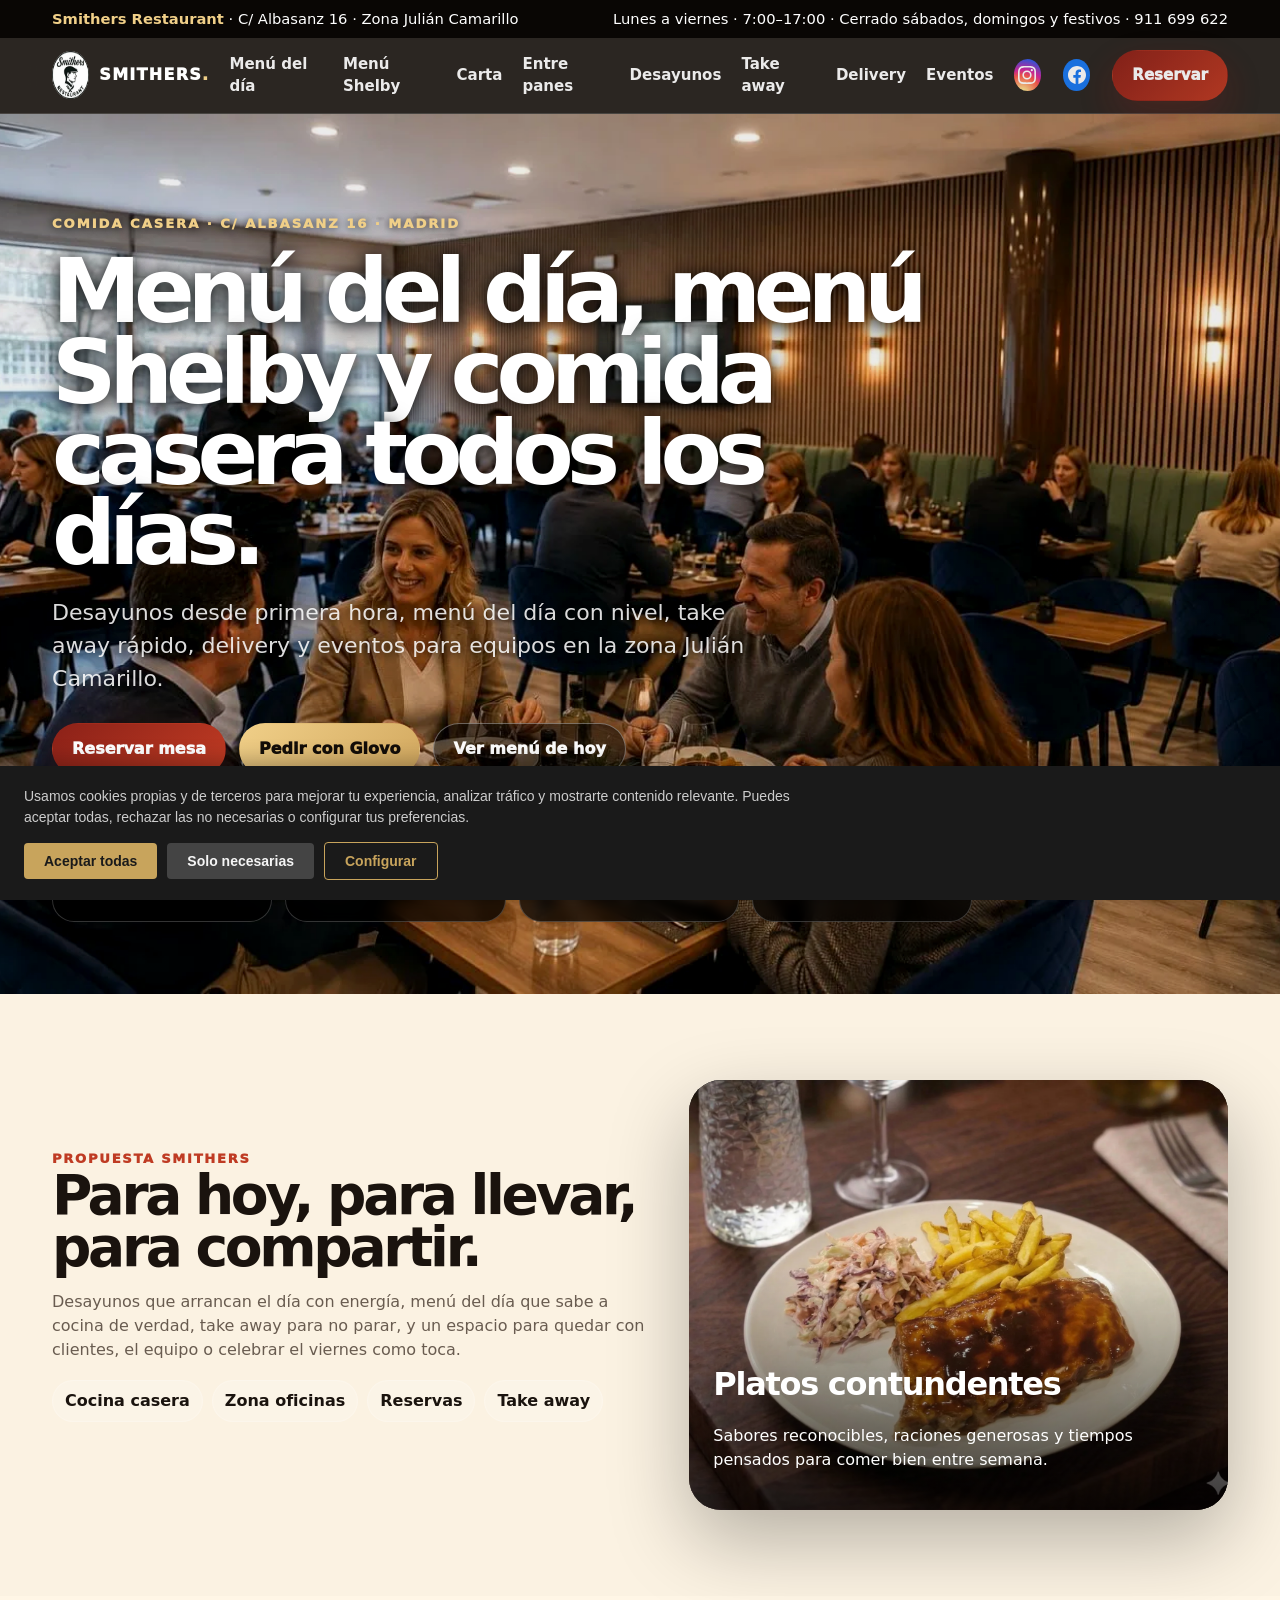
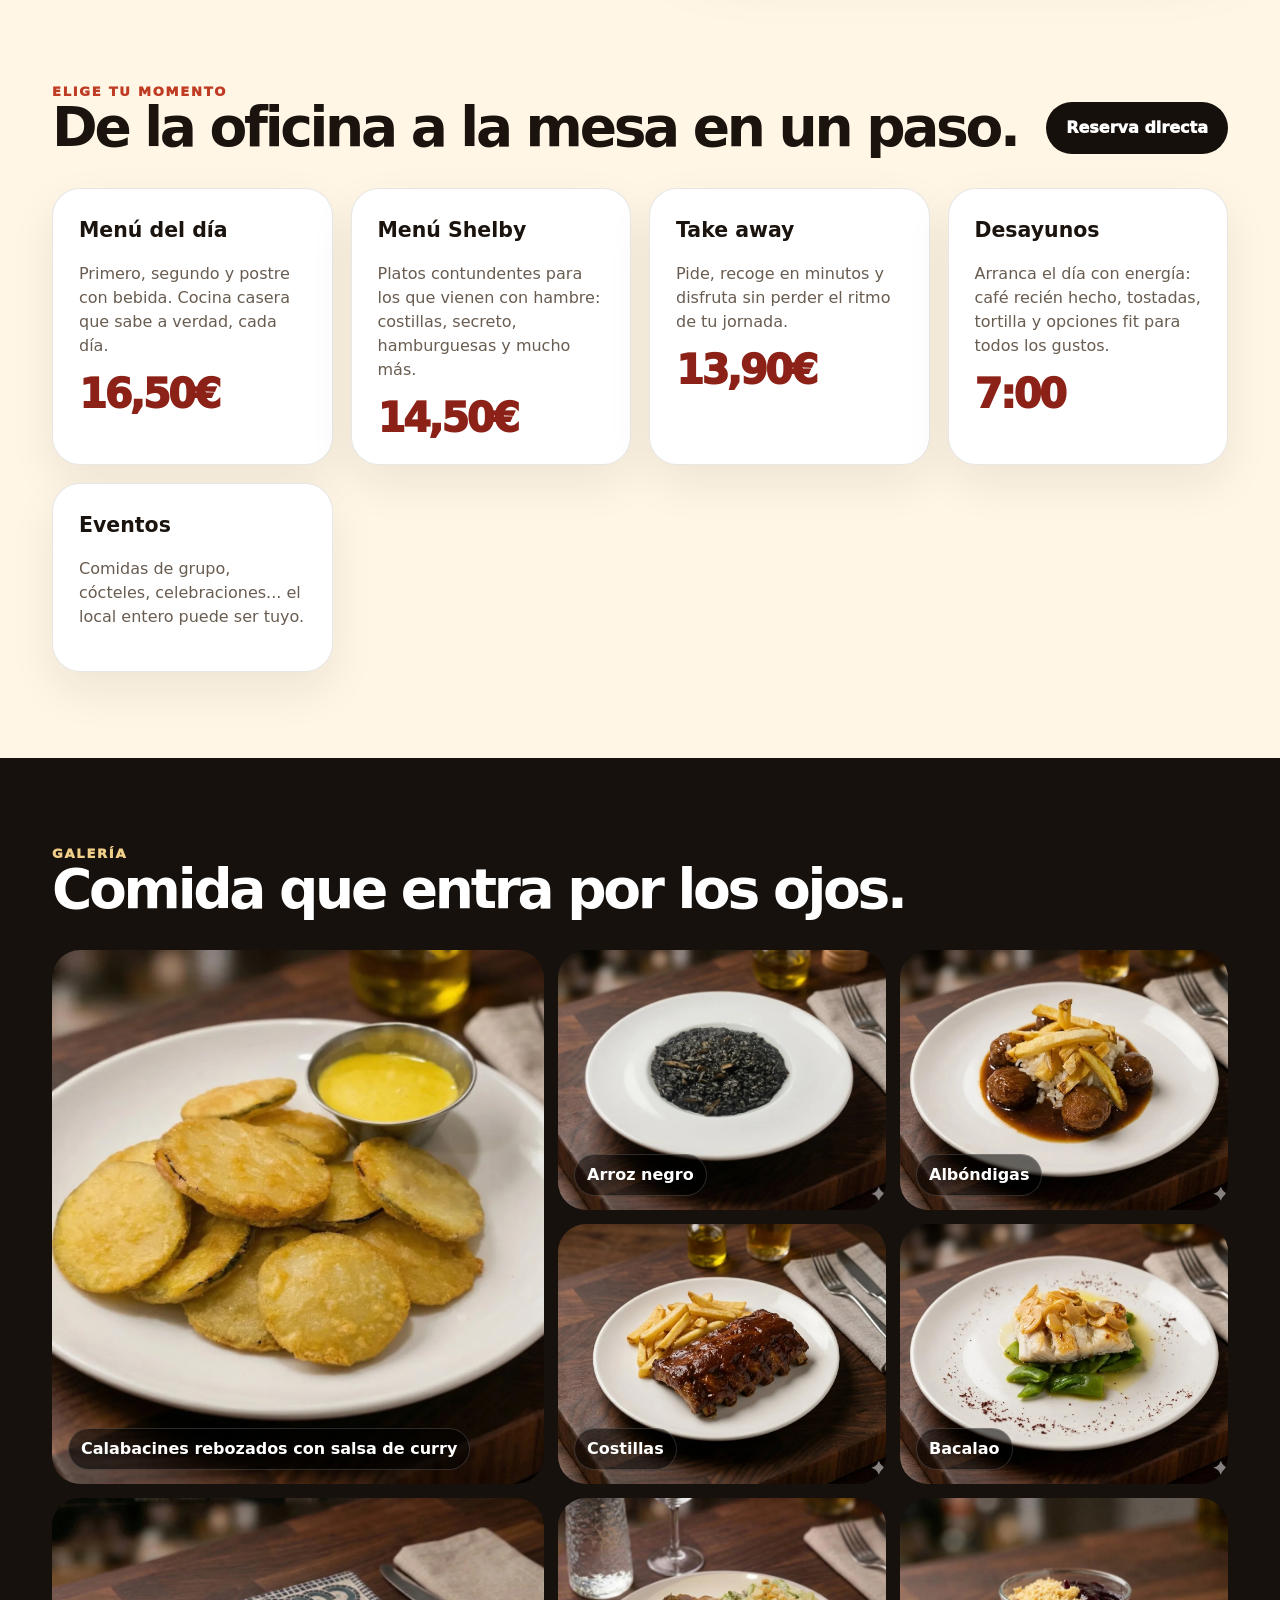
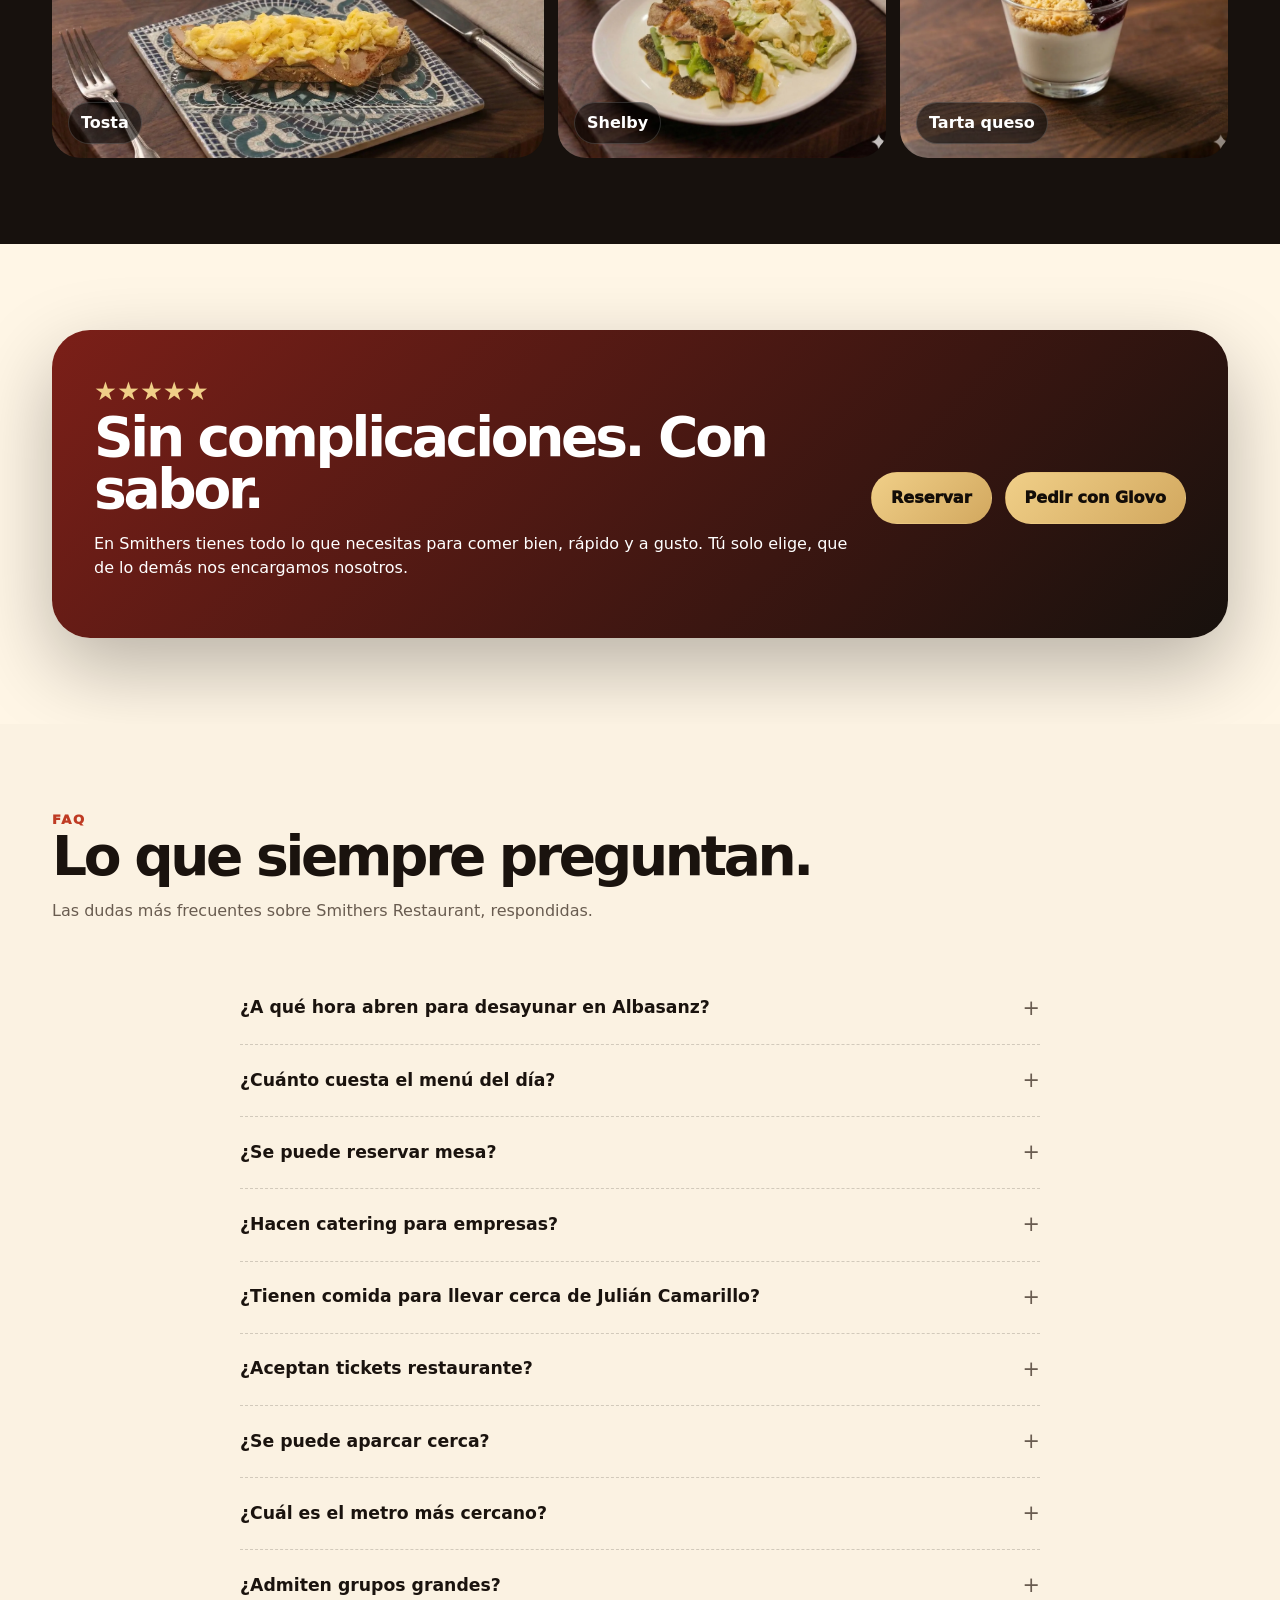
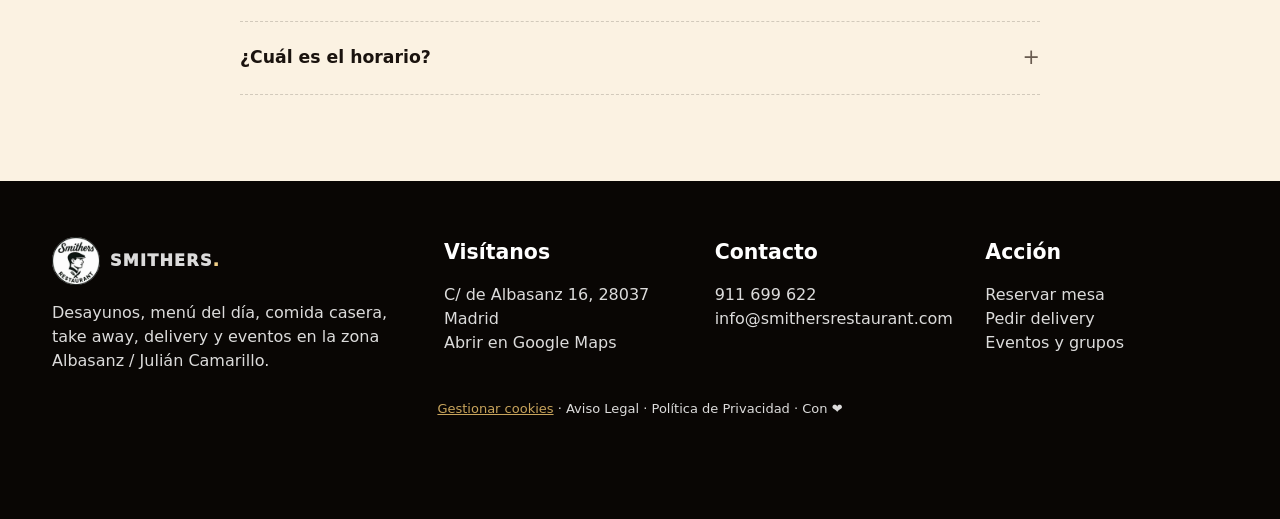
==== index.html @ 725b14ce "Añadido meta tag de verificación Google Search Console" ====
<!doctype html>
<html lang="es"><head>
<meta charset="utf-8"><meta name="viewport" content="width=device-width,initial-scale=1">
<meta name="google-site-verification" content="fixsy5xoUkfhnbuzR3DekRf675h-kdKtjqOkxfuOkCo" />
<meta name="google-site-verification" content="fixsy5xoUkfhnbuzR3DekRf675h-kdKtjqOkxfuOkCo" />
<meta name="geo.region" content="ES-MD">
<meta name="geo.placename" content="Madrid">
<meta name="geo.position" content="40.4342;-3.6321">
<meta name="ICBM" content="40.4342, -3.6321">
<title>Smithers | Bar y restaurante en Julián Camarillo, Madrid</title><meta name="description" content="Restaurante en Albasanz, Madrid. Menú del día desde 16,50€, desayunos desde las 7:00, take away, delivery y eventos. C/ Albasanz 16, Julián Camarillo.">
<link rel="stylesheet" href="assets/css/premium.css?v=35">
<script type="application/ld+json">
{
  "@context": "https://schema.org",
  "@type": "Restaurant",
  "@id": "https://www.smithersrestaurant.com/#restaurant",
  "name": "Smithers Restaurant",
  "image": "https://www.smithersrestaurant.com/img/og-smithers.jpg",
  "url": "https://www.smithersrestaurant.com",
  "telephone": "+34 911 699 622",
  "email": "info@smithersrestaurant.com",
  "servesCuisine": "Cocina casera española",
  "priceRange": "€€",
  "address": {
    "@type": "PostalAddress",
    "streetAddress": "C/ Albasanz 16",
    "addressLocality": "Madrid",
    "postalCode": "28037",
    "addressCountry": "ES"
  },
  "geo": {
    "@type": "GeoCoordinates",
    "latitude": 40.4342,
    "longitude": -3.6321
  },
  "openingHoursSpecification": [
    {
      "@type": "OpeningHoursSpecification",
      "dayOfWeek": [
        "Monday",
        "Tuesday",
        "Wednesday",
        "Thursday",
        "Friday"
      ],
      "opens": "07:00",
      "closes": "17:00"
    }
  ],
  "hasMenu": [
    {
      "@type": "Menu",
      "name": "Carta",
      "url": "https://www.smithersrestaurant.com/carta"
    },
    {
      "@type": "Menu",
      "name": "Menú del día",
      "url": "https://www.smithersrestaurant.com/menu-del-dia"
    },
    {
      "@type": "Menu",
      "name": "Menú Shelby",
      "url": "https://www.smithersrestaurant.com/menu-shelby"
    },
    {
      "@type": "Menu",
      "name": "Desayunos",
      "url": "https://www.smithersrestaurant.com/desayunos"
    },
    {
      "@type": "Menu",
      "name": "Entre panes",
      "url": "https://www.smithersrestaurant.com/entre-panes"
    },
    {
      "@type": "Menu",
      "name": "Take away",
      "url": "https://www.smithersrestaurant.com/take-away"
    }
  ],
  "aggregateRating": {
    "@type": "AggregateRating",
    "ratingValue": "4.7",
    "reviewCount": "99",
    "bestRating": "5"
  },
  "acceptsReservations": "True",
  "sameAs": [
    "https://www.instagram.com/smithers_restaurant/",
    "https://www.facebook.com/people/Smithers-Restaurant/61588168375109/",
    "https://www.google.com/maps?cid=17847721193954781420",
    "https://glovoapp.com/es/es/madrid/stores/smithers-restaurant-madrid"
  ],
  "potentialAction": [
    {
      "@type": "ReserveAction",
      "target": {
        "@type": "EntryPoint",
        "urlTemplate": "https://www.google.com/maps/reserve/v/dine/c/pQjQPGMnnkc",
        "actionPlatform": [
          "http://schema.org/DesktopWebPlatform",
          "http://schema.org/MobileWebPlatform",
          "http://schema.org/IOSPlatform",
          "http://schema.org/AndroidPlatform"
        ]
      },
      "result": {
        "@type": "Reservation",
        "name": "Reservar mesa"
      }
    }
  ]
}
</script>
    <link rel="canonical" href="https://www.smithersrestaurant.com">
    <meta property="og:url" content="https://www.smithersrestaurant.com">
    <meta property="og:title" content="Smithers Restaurant | Bar & Restaurante en Madrid, Julián Camarillo">
    <meta property="og:description" content="Restaurante en Albasanz, Madrid. Menú del día desde 16,50€, desayunos desde las 7:00, take away, delivery y eventos. C/ Albasanz 16, Julián Camarillo.">
    <meta property="og:image" content="https://www.smithersrestaurant.com/img/og-smithers.jpg">
    <meta property="og:type" content="website">
    <meta property="og:site_name" content="Smithers Restaurant">
    <meta name="twitter:card" content="summary_large_image">
    <meta name="twitter:title" content="Smithers Restaurant | Bar & Restaurante en Madrid, Julián Camarillo">
    <meta name="twitter:description" content="Restaurante en Albasanz, Madrid. Menú del día desde 16,50€, desayunos desde las 7:00, take away, delivery y eventos. C/ Albasanz 16, Julián Camarillo.">
    <meta name="twitter:image" content="https://www.smithersrestaurant.com/img/og-smithers.jpg">

<script type="application/ld+json">
{
  "@context": "https://schema.org",
  "@type": "FAQPage",
  "mainEntity": [
    {
      "@type": "Question",
      "name": "¿Dónde está Smithers Restaurant?",
      "acceptedAnswer": {
        "@type": "Answer",
        "text": "Estamos en C/ Albasanz 16, 28037 Madrid, en la zona de Julián Camarillo."
      }
    },
    {
      "@type": "Question",
      "name": "¿Cuál es el horario de Smithers?",
      "acceptedAnswer": {
        "@type": "Answer",
        "text": "Abrimos de lunes a viernes de 7:00 a 17:00. Cerramos sábados, domingos y festivos."
      }
    },
    {
      "@type": "Question",
      "name": "¿Cuánto cuesta el menú del día?",
      "acceptedAnswer": {
        "@type": "Answer",
        "text": "El menú del día cuesta 16,50€ e incluye primer plato, segundo, postre, pan y bebida."
      }
    },
    {
      "@type": "Question",
      "name": "¿Hacen take away?",
      "acceptedAnswer": {
        "@type": "Answer",
        "text": "Sí, puedes pedir para llevar desde 13,90€. También tenemos servicio a domicilio a través de Glovo."
      }
    },
    {
      "@type": "Question",
      "name": "¿Hacen catering para empresas?",
      "acceptedAnswer": {
        "@type": "Answer",
        "text": "Sí, llevamos Smithers a tu oficina con menús ejecutivos, bandejas de catering y coffee breaks para reuniones y eventos en tu empresa."
      }
    },
    {
      "@type": "Question",
      "name": "¿Se puede reservar mesa?",
      "acceptedAnswer": {
        "@type": "Answer",
        "text": "Sí, puedes reservar a través de Google Maps Reserve o llamando al 911 699 622."
      }
    },
    {
      "@type": "Question",
      "name": "¿Cuál es el aforo máximo para eventos?",
      "acceptedAnswer": {
        "@type": "Answer",
        "text": "Hasta 140 personas sentadas en comedor o 180 personas en formato cóctel."
      }
    },
    {
      "@type": "Question",
      "name": "¿Tienen opciones sin gluten?",
      "acceptedAnswer": {
        "@type": "Answer",
        "text": "Sí, consulta con el restaurante para conocer los platos sin gluten disponibles."
      }
    },
    {
      "@type": "Question",
      "name": "¿Aceptan tarjetas de crédito?",
      "acceptedAnswer": {
        "@type": "Answer",
        "text": "Sí, aceptamos todo tipo de tarjetas de crédito y débito."
      }
    },
    {
      "@type": "Question",
      "name": "¿Cómo puedo pedir delivery?",
      "acceptedAnswer": {
        "@type": "Answer",
        "text": "Puedes pedir delivery a través de Glovo. Busca 'Smithers Restaurant Madrid' en la aplicación Glovo."
      }
    },
    {
      "@type": "Question",
      "name": "¿Aceptan tickets restaurante (Edenred, Pluxee)?",
      "acceptedAnswer": {
        "@type": "Answer",
        "text": "Sí, aceptamos tickets restaurante de Edenred, Pluxee y otras tarjetas de comida. Ideal para los oficinistas de la zona Julián Camarillo."
      }
    },
    {
      "@type": "Question",
      "name": "¿Se puede aparcar cerca?",
      "acceptedAnswer": {
        "@type": "Answer",
        "text": "Sí, hay aparcamiento en la calle Albasanz y en las calles aledañas del polígono Julián Camarillo. También hay parking público cerca."
      }
    },
    {
      "@type": "Question",
      "name": "¿Cuál es el metro más cercano?",
      "acceptedAnswer": {
        "@type": "Answer",
        "text": "Las estaciones más cercanas son Suanzes (Línea 5) y Ciudad Lineal (Línea 5), ambas a unos 10-15 minutos andando."
      }
    },
    {
      "@type": "Question",
      "name": "¿Admiten grupos grandes?",
      "acceptedAnswer": {
        "@type": "Answer",
        "text": "Sí, organizamos comidas de grupo para empresas de la zona, eventos de hasta 140 personas sentadas y cócteles para hasta 180. Consulta presupuesto sin compromiso."
      }
    }
  ]
}
</script>
    <script type="application/ld+json">
{
  "@context": "https://schema.org",
  "@type": "BreadcrumbList",
  "itemListElement": [
    {
      "@type": "ListItem",
      "position": 1,
      "name": "Inicio",
      "item": "https://www.smithersrestaurant.com"
    }
  ]
}
</script>
    <!-- Google tag (gtag.js) - Google Analytics 4 -->
    <script async src="https://www.googletagmanager.com/gtag/js?id=G-MG3Y3TKP8M"></script>
    <script>
        window.dataLayer = window.dataLayer || [];
        function gtag(){dataLayer.push(arguments);}
        gtag('js', new Date());
        gtag('config', 'G-MG3Y3TKP8M', {
            'anonymize_ip': true,
            'cookie_flags': 'SameSite=None;Secure'
        });
    </script>
        <link rel="icon" type="image/x-icon" href="favicon.ico">
    <link rel="icon" type="image/png" sizes="96x96" href="favicon-96x96.png">
    <link rel="icon" type="image/svg+xml" href="favicon.svg">
    <link rel="apple-touch-icon" href="apple-touch-icon.png">
    <meta name="robots" content="index, follow">
<style>@media(max-width:930px){nav.nav,.nav{display:none!important}}</style>
</head><body>
<div class="announce"><div class="wrap"><div><strong>Smithers Restaurant</strong> · C/ Albasanz 16 · Zona Julián Camarillo</div><div>Lunes a viernes · 7:00–17:00 · Cerrado sábados, domingos y festivos · <a href="tel:+34911699622">911 699 622</a></div></div></div>
<nav class="nav"><div class="wrap">
  <a class="brand" href="/"><picture>
  <source srcset="assets/img/logo-smithers.webp" type="image/webp">
  <img src="assets/img/logo-smithers.png" alt="Smithers Restaurant" loading="lazy" width="96" height="96">
</picture><div>Smithers<span>.</span></div></a>
  <div class="links">
    <a href="/menu-del-dia">Menú del día</a><a href="/menu-shelby">Menú Shelby</a><a href="/carta">Carta</a><a href="/entre-panes">Entre panes</a><a href="/desayunos">Desayunos</a><a href="/take-away">Take away</a><a href="/delivery">Delivery</a><a href="/eventos">Eventos</a><a class="btn-social" href="https://www.instagram.com/smithers_restaurant/" target="_blank" rel="noopener" title="Instagram"><svg aria-hidden="true" focusable="false" width="18" height="18" viewBox="0 0 24 24" fill="white" aria-hidden="true"><path d="M12 2.163c3.204 0 3.584.012 4.85.07 3.252.148 4.771 1.691 4.919 4.919.058 1.265.069 1.645.069 4.849 0 3.205-.012 3.584-.069 4.849-.149 3.225-1.664 4.771-4.919 4.919-1.266.058-1.644.07-4.85.07-3.204 0-3.584-.012-4.849-.07-3.26-.149-4.771-1.699-4.919-4.92-.058-1.265-.07-1.644-.07-4.849 0-3.204.013-3.583.07-4.849.149-3.227 1.664-4.771 4.919-4.919 1.266-.057 1.645-.069 4.849-.069zM12 0C8.741 0 8.333.014 7.053.072 2.695.272.273 2.69.073 7.052.014 8.333 0 8.741 0 12c0 3.259.014 3.668.072 4.948.2 4.358 2.618 6.78 6.98 6.98C8.333 23.986 8.741 24 12 24c3.259 0 3.668-.014 4.948-.072 4.354-.2 6.782-2.618 6.979-6.98.059-1.28.073-1.689.073-4.948 0-3.259-.014-3.667-.072-4.947-.196-4.354-2.617-6.78-6.979-6.98C15.668.014 15.259 0 12 0zm0 5.838a6.162 6.162 0 1 0 0 12.324 6.162 6.162 0 0 0 0-12.324zM12 16a4 4 0 1 1 0-8 4 4 0 0 1 0 8zm6.406-11.845a1.44 1.44 0 1 0 0 2.881 1.44 1.44 0 0 0 0-2.881z"/></svg></a><a class="btn-social" href="https://www.facebook.com/people/Smithers-Restaurant/61588168375109/" target="_blank" rel="noopener" title="Facebook"><svg aria-hidden="true" focusable="false" width="18" height="18" viewBox="0 0 24 24" fill="white" aria-hidden="true"><path d="M24 12.073c0-6.627-5.373-12-12-12s-12 5.373-12 12c0 5.99 4.388 10.954 10.125 11.854v-8.385H7.078v-3.47h3.047V9.43c0-3.007 1.792-4.669 4.533-4.669 1.312 0 2.686.235 2.686.235v2.953H15.83c-1.491 0-1.956.925-1.956 1.874v2.25h3.328l-.532 3.47h-2.796v8.385C19.612 23.027 24 18.062 24 12.073z"/></svg></a>
    <a class="btn red" href="https://www.google.com/maps/reserve/v/dine/c/pQjQPGMnnkc" target="_blank" rel="noopener" data-track="nav_reserva">Reservar</a>
  </div>
</div></nav>

<a href="#main-content" class="skip-link">Saltar al contenido principal</a>
<main id="main-content">

<div class="mobile-hero-nav">
  <a href="/">Inicio</a>
  <a href="/menu-del-dia">Menú del día</a>
  <a href="/menu-shelby">Menú Shelby</a>
  <a href="/carta">Carta</a>
  <a href="/entre-panes">Entre panes</a>
  <a href="/desayunos">Desayunos</a>
  <a href="/take-away">Take away</a>
  <a href="/delivery">Delivery</a>
  <a href="/eventos">Eventos</a>
  <a href="https://www.google.com/maps/reserve/v/dine/c/pQjQPGMnnkc" class="mhn-cta" target="_blank" rel="noopener">Reservar</a>
</div>

<header class="hero">
  <picture>
  <source srcset="assets/img/hero-smithers.webp" type="image/webp">
  <img class="hero-img" src="assets/img/hero-smithers.jpg" alt="Mesa con platos Smithers Restaurant" width="1280" height="853">
</picture>
  <div class="wrap">
    <div class="eyebrow">Comida casera · C/ Albasanz 16 · Madrid</div>
    <h1>Menú del día, menú Shelby y comida casera todos los días.</h1>
    <p class="lead">Desayunos desde primera hora, menú del día con nivel, take away rápido, delivery y eventos para equipos en la zona Julián Camarillo.</p>
    <div class="hero-actions">
      <a class="btn red" href="https://www.google.com/maps/reserve/v/dine/c/pQjQPGMnnkc" target="_blank" rel="noopener" data-track="hero_reserva">Reservar mesa</a>
      <a class="btn gold" href="https://glovoapp.com/es/es/madrid/stores/smithers-restaurant-madrid" target="_blank" rel="noopener" data-track="hero_delivery">Pedir con Glovo</a>
      <a class="btn ghost" href="/menu-del-dia" data-track="hero_menu">Ver menú de hoy</a>
    </div>
    <div class="hero-stats">
      <div class="stat"><b>16,50€</b><span>menú del día</span></div>
      <div class="stat"><b>14,50€</b><span><a href="/menu-shelby">menú Shelby</a></span></div>
      <div class="stat"><b>7:00</b><span>desayunos</span></div>
      <div class="stat"><b>13,90€</b><span>take away</span></div>
    </div>
    </div>
</header>

<section class="section paper"><div class="wrap split">
  <div>
    <div class="kicker">Propuesta Smithers</div>
    <h2>Para hoy, para llevar, para compartir.</h2>
    <p class="muted">Desayunos que arrancan el día con energía, menú del día que sabe a cocina de verdad, take away para no parar, y un espacio para quedar con clientes, el equipo o celebrar el viernes como toca.</p>
    <div class="badges"><span class="badge">Cocina casera</span><span class="badge">Zona oficinas</span><span class="badge">Reservas</span><span class="badge">Take away</span></div>
  </div>
  <div class="photo-card"><picture>
  <source srcset="assets/img/shelby/SHELBY_COSTILLAS.webp" type="image/webp">
  <picture><source srcset="assets/img/shelby/SHELBY_COSTILLAS.webp" type="image/webp"><img src="assets/img/shelby/SHELBY_COSTILLAS.jpg" alt="Shelby Costillas" loading="lazy" width="1600" height="1200"></picture>
</picture><div class="photo-copy"><h3>Platos contundentes</h3><p>Sabores reconocibles, raciones generosas y tiempos pensados para comer bien entre semana.</p></div></div>
</div></section>

<section class="section"><div class="wrap">
  <div class="section-head"><div><div class="kicker">Elige tu momento</div><h2>De la oficina a la mesa en un paso.</h2></div><a class="btn dark" href="https://www.google.com/maps/reserve/v/dine/c/pQjQPGMnnkc" target="_blank" rel="noopener">Reserva directa</a></div>
  <div class="cards c4">
    <div class="card"><h3>Menú del día</h3><p class="muted">Primero, segundo y postre con bebida. Cocina casera que sabe a verdad, cada día.</p><div class="price">16,50€</div></div>
    <div class="card"><h3>Menú Shelby</h3><p class="muted">Platos contundentes para los que vienen con hambre: costillas, secreto, hamburguesas y mucho más.</p><div class="price">14,50€</div></div>
    <div class="card"><h3>Take away</h3><p class="muted">Pide, recoge en minutos y disfruta sin perder el ritmo de tu jornada.</p><div class="price">13,90€</div></div>
    <div class="card"><h3>Desayunos</h3><p class="muted">Arranca el día con energía: café recién hecho, tostadas, tortilla y opciones fit para todos los gustos.</p><div class="price">7:00</div></div>
    <div class="card"><h3>Eventos</h3><p class="muted">Comidas de grupo, cócteles, celebraciones... el local entero puede ser tuyo.</p></div>
  </div>
</div></section>

<section class="section dark"><div class="wrap">
  <div class="section-head"><div><div class="kicker">Galería</div><h2>Comida que entra por los ojos.</h2></div></div>
  <div class="gallery">
    <figure><picture>
  <source srcset="assets/img/carta/CALABACINES_REBOZADOS.webp" type="image/webp">
  <img src="assets/img/carta/CALABACINES_REBOZADOS.jpg" alt="Calabacines rebozados con salsa de curry Smithers" loading="lazy" width="1600" height="1200">
</picture><figcaption>Calabacines rebozados con salsa de curry</figcaption></figure>
    <figure><picture>
  <source srcset="assets/img/carta/ARROZ_NEGRO.webp" type="image/webp">
  <img src="assets/img/carta/ARROZ_NEGRO.jpg" alt="Arroz negro Smithers" loading="lazy" width="1600" height="1200">
</picture><figcaption>Arroz negro</figcaption></figure>
    <figure><picture>
  <source srcset="assets/img/carta/ALBONDIGAS.webp" type="image/webp">
  <img src="assets/img/carta/ALBONDIGAS.jpg" alt="Albóndigas Smithers" loading="lazy" width="1195" height="896">
</picture><figcaption>Albóndigas</figcaption></figure>
    <figure><picture>
  <source srcset="assets/img/carta/COSTILLAS.webp" type="image/webp">
  <img src="assets/img/carta/COSTILLAS.jpg" alt="Costillas Smithers" loading="lazy" width="1195" height="896">
</picture><figcaption>Costillas</figcaption></figure>
    <figure><picture>
  <source srcset="assets/img/carta/BACALAO.webp" type="image/webp">
  <img src="assets/img/carta/BACALAO.jpg" alt="Bacalao Smithers" loading="lazy" width="1195" height="896">
</picture><figcaption>Bacalao</figcaption></figure>
    <figure><picture>
  <source srcset="assets/img/desayunos/TOSTA_PAVO_HUEVO.webp" type="image/webp">
  <picture><source srcset="assets/img/desayunos/TOSTA_PAVO_HUEVO.webp" type="image/webp"><img src="assets/img/desayunos/TOSTA_PAVO_HUEVO.jpg" alt="Tosta de pavo y huevo Smithers Restaurant" loading="lazy" width="1600" height="1200"></picture>
</picture><figcaption>Tosta</figcaption></figure>
    <figure><picture>
  <source srcset="assets/img/shelby/SHELBY_SECRETO.webp" type="image/webp">
  <picture><source srcset="assets/img/shelby/SHELBY_SECRETO.webp" type="image/webp"><img src="assets/img/shelby/SHELBY_SECRETO.jpg" alt="Shelby secreto" loading="lazy" width="1600" height="1200"></picture>
</picture><figcaption>Shelby</figcaption></figure>
    <figure><picture>
  <source srcset="assets/img/postres/TARTA_QUESO.webp" type="image/webp">
  <img src="assets/img/postres/TARTA_QUESO.jpg" alt="Tarta de queso Smithers Restaurant" loading="lazy" width="1600" height="1200">
</picture><figcaption>Tarta queso</figcaption></figure>
  </div>
</div></section>

<section class="section"><div class="wrap">
  <div class="band">
    <div><div class="stars">★★★★★</div><h2>Sin complicaciones. Con sabor.</h2><p>En Smithers tienes todo lo que necesitas para comer bien, rápido y a gusto. Tú solo elige, que de lo demás nos encargamos nosotros.</p></div>
    <div class="hero-actions"><a class="btn gold" href="https://www.google.com/maps/reserve/v/dine/c/pQjQPGMnnkc" target="_blank" rel="noopener">Reservar</a><a class="btn gold" href="https://glovoapp.com/es/es/madrid/stores/smithers-restaurant-madrid" target="_blank" rel="noopener">Pedir con Glovo</a></div>
  </div>
</div></section>

<section class="section paper" id="faq"><div class="wrap">
  <div class="section-head"><div>
    <div class="kicker">FAQ</div>
    <h2>Lo que siempre preguntan.</h2>
    <p class="muted">Las dudas más frecuentes sobre Smithers Restaurant, respondidas.</p>
  </div></div>
  <div class="faq-list">
    <details><summary>¿A qué hora abren para desayunar en Albasanz?</summary><p>Abrimos de lunes a viernes a las 7:00 am. Servimos desayunos hasta las 12:00. Estamos en C/ Albasanz 16, 28037 Madrid.</p></details>
    <details><summary>¿Cuánto cuesta el menú del día?</summary><p>El menú del día cuesta 16,50€ e incluye primero, segundo, postre, pan y bebida. También tenemos el Menú Shelby por 14,50€ (plato contundente + bebida).</p></details>
    <details><summary>¿Se puede reservar mesa?</summary><p>Sí, puedes reservar a través de Google Maps Reserve o llamando al 911 699 622.</p></details>
    <details><summary>¿Hacen catering para empresas?</summary><p>Sí, llevamos Smithers a tu oficina con menús ejecutivos, bandejas de catering y coffee breaks para reuniones en empresas de la zona.</p></details>
    <details><summary>¿Tienen comida para llevar cerca de Julián Camarillo?</summary><p>Sí, puedes pedir take away desde 13,90€. Recoges en el restaurante (C/ Albasanz 16, zona Julián Camarillo) o pedimos delivery a través de Glovo.</p></details>
    <details><summary>¿Aceptan tickets restaurante?</summary><p>Sí, aceptamos Edenred, Pluxee y otras tarjetas restaurante. Pregunta en caja al pagar.</p></details>
    <details><summary>¿Se puede aparcar cerca?</summary><p>Sí, hay aparcamiento en la calle Albasanz y calles aledañas. También parking público en los alrededores del polígono Julián Camarillo.</p></details>
    <details><summary>¿Cuál es el metro más cercano?</summary><p>Las paradas más cercanas son Suanzes y Ciudad Lineal (Línea 5), a unos 10-15 minutos andando.</p></details>
    <details><summary>¿Admiten grupos grandes?</summary><p>Sí, hacemos comidas de empresa y eventos para hasta 140 personas sentadas o 180 en cóctel. Pide presupuesto sin compromiso.</p></details>
    <details><summary>¿Cuál es el horario?</summary><p>Lunes a viernes de 7:00 a 17:00. Cerramos sábados, domingos y festivos.</p></details>
  </div>
</div></section>

</main>
<footer class="footer"><div class="wrap foot">
  <div><a class="brand" href="/"><picture>
  <source srcset="assets/img/logo-smithers.webp" type="image/webp">
  <img src="assets/img/logo-smithers.png" alt="Smithers Restaurant" loading="lazy" width="96" height="96">
</picture><div>Smithers<span>.</span></div></a><p>Desayunos, menú del día, comida casera, take away, delivery y eventos en la zona Albasanz / Julián Camarillo.</p></div>
  <div><h3>Visítanos</h3><p>C/ de Albasanz 16, 28037 Madrid<br><a href="https://www.google.com/maps/search/?api=1&query=Calle%20de%20Albasanz%2016%2028037%20Madrid">Abrir en Google Maps</a></p></div>
  <div><h3>Contacto</h3><p><a href="tel:+34911699622">911 699 622</a><br><a href="mailto:info@smithersrestaurant.com">info@smithersrestaurant.com</a></p></div>
  <div><h3>Acción</h3><p><a href="https://www.google.com/maps/reserve/v/dine/c/pQjQPGMnnkc" target="_blank" rel="noopener">Reservar mesa</a><br><a href="https://glovoapp.com/es/es/madrid/stores/smithers-restaurant-madrid" target="_blank" rel="noopener">Pedir delivery</a><br><a href="/eventos">Eventos y grupos</a></p></div>
</div>        <p style="text-align:center;margin-top:10px;font-size:13px;"><span id="cookie-manage-link" onclick="if(window.SmithersCookies)window.SmithersCookies.openPreferences()">Gestionar cookies</span> · <a href="/aviso-legal">Aviso Legal</a> · <a href="/privacidad">Política de Privacidad</a> · Con ❤️</p>
    </footer>
<div class="mobile-actions"><a href="tel:+34911699622" data-track="mobile_llamar">Llamar</a><a href="https://www.google.com/maps/reserve/v/dine/c/pQjQPGMnnkc" target="_blank" rel="noopener" data-track="mobile_reserva">Reservar</a><a href="https://glovoapp.com/es/es/madrid/stores/smithers-restaurant-madrid" target="_blank" rel="noopener" data-track="mobile_delivery">Pedir</a><a href="https://www.google.com/maps/search/?api=1&query=Calle%20de%20Albasanz%2016%2028037%20Madrid" data-track="mobile_mapa">Mapa</a></div>
<script src="/cookies.js" defer></script>
<script src="assets/js/premium.js" defer></script>
<a href="https://wa.me/34624868537" class="whatsapp-float" title="WhatsApp Smithers" data-track="float_whatsapp"><svg width="30" height="30" viewBox="0 0 24 24" fill="white" aria-hidden="true"><path d="M17.472 14.382c-.297-.149-1.758-.867-2.03-.967-.273-.099-.471-.148-.67.15-.197.297-.767.966-.94 1.164-.173.199-.347.223-.644.075-.297-.15-1.255-.463-2.39-1.475-.883-.788-1.48-1.761-1.653-2.059-.173-.297-.018-.458.13-.606.134-.133.298-.347.446-.52.149-.174.198-.298.298-.497.099-.198.05-.371-.025-.52-.075-.149-.669-1.612-.916-2.207-.242-.579-.487-.5-.669-.51-.173-.008-.371-.01-.57-.01-.198 0-.52.074-.792.372-.272.297-1.04 1.016-1.04 2.479 0 1.462 1.065 2.875 1.213 3.074.149.198 2.096 3.2 5.077 4.487.709.306 1.262.489 1.694.625.712.227 1.36.195 1.871.118.571-.085 1.758-.719 2.006-1.413.248-.694.248-1.289.173-1.413-.074-.124-.272-.198-.57-.347m-5.421 7.403h-.004a9.87 9.87 0 0 1-5.031-1.378l-.361-.214-3.741.982.998-3.648-.235-.374a9.86 9.86 0 0 1-1.51-5.26c.001-5.45 4.436-9.884 9.888-9.884 2.64 0 5.122 1.03 6.988 2.898a9.825 9.825 0 0 1 2.893 6.994c-.003 5.45-4.437 9.884-9.885 9.884m8.413-18.297A11.815 11.815 0 0 0 12.05 0C5.495 0 .16 5.335.157 11.892c0 2.096.547 4.142 1.588 5.945L.057 24l6.305-1.654a11.882 11.882 0 0 0 5.683 1.448h.005c6.554 0 11.89-5.335 11.893-11.893a11.821 11.821 0 0 0-3.48-8.413z"/></svg></a>
</body></html>
---- assets/css/premium.css ----
:root{--bg:#0e0a07;--bg2:#17110d;--cream:#fff6e6;--paper:#fbf2e2;--ink:#1a130e;--muted:#695c50;--red:#8c2118;--red2:#bf3b23;--gold:#d2a85f;--gold2:#f0cf88;--line:rgba(255,255,255,.14);--shadow:0 30px 80px rgba(0,0,0,.28);--radius:28px}*{box-sizing:border-box}html{scroll-behavior:smooth}body{margin:0;font-family:Inter,ui-sans-serif,system-ui,-apple-system,Segoe UI,Roboto,Arial,sans-serif;background:var(--cream);color:var(--ink);line-height:1.5}a{text-decoration:none;color:inherit}img{max-width:100%;display:block}.wrap{max-width:1220px;margin:auto;padding:0 22px}.announce{background:#090604;color:#fff;font-size:.92rem}.announce .wrap{display:flex;justify-content:space-between;gap:14px;padding-top:8px;padding-bottom:8px}.announce strong{color:var(--gold2)}.nav{position:sticky;top:0;z-index:100;background:rgba(14,10,7,.88);backdrop-filter:blur(18px);border-bottom:1px solid var(--line);color:#fff}.nav .wrap{display:flex;align-items:center;justify-content:space-between;gap:20px;padding-top:12px;padding-bottom:12px}.brand{display:flex;align-items:center;gap:10px;font-weight:950;letter-spacing:.08em;text-transform:uppercase}.brand img{width:48px;height:48px;border-radius:50%;background:#fff}.brand span{color:var(--gold2)}.links{display:flex;gap:20px;align-items:center;font-weight:800;font-size:.94rem}.links a{opacity:.9}.links a:hover{opacity:1;color:var(--gold2)}
.links .btn-social{display:inline-flex;align-items:center;justify-content:center;width:32px;height:32px;border-radius:50%;opacity:.9;transition:.2s;margin-right:2px}
.links .btn-social:hover{opacity:1;transform:scale(1.1);color:#fff}
.links .btn-social[title=Instagram]{background:radial-gradient(circle at 30% 107%,#fdf497 0%,#fdf497 5%,#fd5949 45%,#d6249f 60%,#285AEB 90%)}
.links .btn-social[title=Facebook]{background:#1877f2}.btn{display:inline-flex;align-items:center;justify-content:center;border-radius:999px;padding:13px 19px;font-weight:950;border:1px solid transparent;transition:.2s;gap:8px}.btn:hover{transform:translateY(-1px)}.btn.red{background:linear-gradient(135deg,var(--red),var(--red2));color:#fff;box-shadow:0 16px 38px rgba(140,33,24,.32)}.btn.gold{background:linear-gradient(135deg,var(--gold2),var(--gold));color:#130d08}.btn.dark{background:#16100c;color:#fff}.btn.ghost{border-color:rgba(255,255,255,.35);color:#fff;background:rgba(0,0,0,.5)}.btn.light{background:#fff;color:#1a130e;border-color:rgba(26,19,14,.12)}.btn.green{background:#25D366;color:#fff;box-shadow:0 16px 38px rgba(37,211,102,.32)}
.hero{min-height:760px;color:#fff;position:relative;background:#0e0a07;overflow:hidden}.hero:before{content:"";position:absolute;inset:0;background:linear-gradient(90deg,rgba(9,6,4,.96) 0%,rgba(9,6,4,.72) 42%,rgba(9,6,4,.22) 100%),linear-gradient(0deg,rgba(9,6,4,.92),transparent 50%)}.hero-img{position:absolute;inset:0;width:100%;height:100%;object-fit:cover;opacity:.92;filter:saturate(1.05) contrast(1.03)}.hero .wrap{position:relative;z-index:1;padding-top:100px;padding-bottom:72px}.eyebrow{color:var(--gold2);text-transform:uppercase;letter-spacing:.15em;font-weight:1000;font-size:.82rem;text-shadow:0 1px 8px rgba(0,0,0,.8)}.hero h1{font-size:clamp(3rem,7vw,7.2rem);line-height:.9;letter-spacing:-.08em;max-width:880px;margin:18px 0;text-shadow:0 2px 16px rgba(0,0,0,.85),0 6px 30px rgba(0,0,0,.45)}.lead{font-size:clamp(1.12rem,2vw,1.38rem);max-width:720px;color:rgba(255,255,255,.86);text-shadow:0 1px 10px rgba(0,0,0,.8)}.hero-actions{display:flex;gap:13px;flex-wrap:wrap;margin-top:28px}.hero-stats{display:grid;grid-template-columns:repeat(4,1fr);gap:13px;margin-top:58px;max-width:920px}.stat{background:rgba(0,0,0,.7);border:1px solid rgba(255,255,255,.2);border-radius:22px;padding:18px;backdrop-filter:blur(6px)}.stat b{display:block;font-size:1.65rem;color:var(--gold2);line-height:1}.stat span{font-weight:800;color:rgba(255,255,255,.8);font-size:.9rem}
.section{padding:86px 0}.section.dark{background:var(--bg2);color:#fff}.section.paper{background:var(--paper)}.split{display:grid;grid-template-columns:1.05fr .95fr;gap:42px;align-items:center}.section-head{display:flex;align-items:end;justify-content:space-between;gap:24px;margin-bottom:34px}.kicker{color:var(--red2);font-weight:1000;letter-spacing:.13em;text-transform:uppercase;font-size:.82rem}.dark .kicker{color:var(--gold2)}h2{font-size:clamp(2.2rem,4.3vw,4.4rem);line-height:.96;letter-spacing:-.06em;margin:0}h2.center{margin-bottom:2.2rem}h3{font-size:1.28rem;margin:0 0 8px}.muted{color:var(--muted)}.dark .muted{color:rgba(255,255,255,.72)}
.cards{display:grid;gap:18px}.cards.c3{grid-template-columns:repeat(3,1fr)}.cards.c4{grid-template-columns:repeat(4,1fr)}.card{background:#fff;border:1px solid rgba(26,19,14,.1);border-radius:var(--radius);padding:26px;box-shadow:0 18px 45px rgba(31,20,10,.08)}.dark .card{background:rgba(255,255,255,.07);border-color:rgba(255,255,255,.13);box-shadow:none}.price{font-size:2.5rem;line-height:1;font-weight:1000;letter-spacing:-.06em;color:var(--red)}.dark .price{color:var(--gold2)}
.photo-card{position:relative;overflow:hidden;border-radius:32px;min-height:430px;box-shadow:var(--shadow);background:#111}.photo-card img{width:100%;height:100%;object-fit:cover;position:absolute;inset:0}.photo-card:after{content:"";position:absolute;inset:0;background:linear-gradient(0deg,rgba(0,0,0,.72),transparent 56%)}.photo-copy{position:absolute;left:24px;right:24px;bottom:22px;color:#fff;z-index:2}.photo-copy h3{font-size:2rem;letter-spacing:-.04em}
.menu-grid{display:grid;grid-template-columns:repeat(2,1fr);gap:20px}.menu-list{display:grid;gap:0;margin-top:18px}.menu-item{display:flex;justify-content:space-between;gap:18px;border-bottom:1px dashed rgba(26,19,14,.18);padding:13px 0}.dark .menu-item{border-bottom-color:rgba(255,255,255,.18)}.menu-item strong{font-weight:900}.menu-item em{font-style:normal;color:var(--muted);font-size:.93rem}.menu-item span:last-child{font-weight:1000;color:var(--red);white-space:nowrap}.dark .menu-item span:last-child{color:var(--gold2)}
.gallery{display:grid;grid-template-columns:1.2fr .8fr .8fr;grid-auto-rows:260px;gap:14px}.gallery figure{margin:0;position:relative;overflow:hidden;border-radius:28px;background:#111}.gallery figure:first-child{grid-row:span 2}.gallery img{width:100%;height:100%;object-fit:cover;transition:.5s}.gallery figure:hover img{transform:scale(1.05)}.gallery figcaption{position:absolute;left:16px;bottom:14px;background:rgba(0,0,0,.55);color:#fff;border:1px solid rgba(255,255,255,.16);padding:8px 12px;border-radius:999px;font-weight:900}
.gallery-grid{display:grid;grid-template-columns:repeat(3,1fr);gap:18px;margin-top:14px}
.band{background:linear-gradient(135deg,#7b1f18,#17110d);color:#fff;border-radius:38px;padding:42px;display:grid;grid-template-columns:1fr auto;gap:20px;align-items:center;box-shadow:var(--shadow)}.review{font-size:1.3rem;font-weight:850;letter-spacing:-.02em}.stars{color:var(--gold2);font-size:1.6rem}
.footer{background:#090604;color:#fff;padding:56px 0 88px}.foot{display:grid;grid-template-columns:1.2fr .8fr .8fr .8fr;gap:28px}.footer a{color:#fff}.footer p{color:rgba(255,255,255,.72)}
.mobile-actions{display:none;position:fixed;bottom:0;left:0;right:0;background:#090604;color:#fff;z-index:200;padding:8px;gap:8px;border-top:1px solid rgba(255,255,255,.14)}.mobile-actions a{flex:1;text-align:center;background:#211711;border:1px solid rgba(255,255,255,.14);padding:10px 4px;border-radius:14px;font-weight:900;font-size:.82rem}.mobile-actions a:nth-child(2){background:var(--red)}.page-hero{background:linear-gradient(135deg,#090604,#7a1e17);color:#fff;padding:74px 0}.page-hero h1{font-size:clamp(2.8rem,6vw,6rem);line-height:.92;letter-spacing:-.07em;margin:14px 0}
.badges{display:flex;flex-wrap:wrap;gap:9px;margin:18px 0}.badge{border-radius:999px;padding:8px 12px;background:#fff3;border:1px solid rgba(255,255,255,.18);font-weight:900}
/* --- MOBILE NAV CARDS --- */
@media(min-width:931px){.mobile-hero-nav{display:none!important}}
.mobile-hero-nav{display:grid;grid-template-columns:1fr 1fr;gap:10px;padding:0 16px}
.mobile-hero-nav a{display:flex;align-items:center;gap:8px;background:rgba(0,0,0,.6);backdrop-filter:blur(8px);border:1px solid rgba(255,255,255,.15);border-radius:14px;padding:14px 12px;color:#fff;font-weight:700;font-size:.92rem;text-align:left;transition:.2s}
.mobile-hero-nav a:active{background:rgba(255,255,255,.15)}
.whatsapp-float{position:fixed;right:14px;bottom:22px;z-index:300;background:#25D366;width:58px;height:58px;border-radius:50%;display:flex;align-items:center;justify-content:center;box-shadow:0 8px 26px rgba(37,211,102,.42);transition:.2s}.whatsapp-float:hover{transform:scale(1.08)}

/* Menu table for two-price items (montado/bocadillo) */
.menu-table{display:grid;gap:0;width:100%}
.menu-row{display:grid;grid-template-columns:1fr 100px 100px;padding:10px 0;border-bottom:1px dashed rgba(26,19,14,.18);align-items:center}
.paper .menu-row{border-bottom-color:rgba(26,19,14,.1)}
.menu-row.header{font-weight:900;padding-bottom:10px;border-bottom:1px dashed rgba(26,19,14,.18)}
.menu-row span:first-child{font-weight:900}
.menu-row span:last-child{text-align:right;font-weight:1000;color:var(--red);white-space:nowrap}
.menu-row span:nth-child(2){text-align:center;font-weight:1000;color:var(--red);white-space:nowrap}
.menu-row.header span{font-weight:900;color:inherit}
.dark .menu-row.header span{color:var(--gold2)}
.dark .menu-row.header{border-bottom-color:var(--gold2)}
@media(max-width:930px){.menu-row{grid-template-columns:1fr 80px 80px;font-size:.9rem;gap:6px}}
@media(max-width:930px){html,body{overflow-x:hidden;width:100%}.announce .wrap{display:block}.links{display:none}.nav{display:none!important}.mobile-hero-nav{margin-top:0;padding:16px}.hero{min-height:auto;overflow:visible}.hero:before{display:none}.hero-img{position:relative;height:auto;aspect-ratio:16/9;width:100%;inset:auto;opacity:1;filter:none}.hero-stats,.split,.cards.c3,.cards.c4,.menu-grid,.foot,.gallery{grid-template-columns:1fr}.gallery figure:first-child{grid-row:auto}.gallery{grid-auto-rows:230px}.gallery-grid{grid-template-columns:1fr}.section-head{display:block}.band{grid-template-columns:1fr;padding:20px;overflow:hidden}.section{padding:62px 0}.mobile-actions{display:flex}body{padding-bottom:62px}.photo-card{min-height:330px}.brand img{width:42px;height:42px}.mobile-hero-nav{display:grid!important}.mobile-actions a:nth-child(1),.mobile-actions a:nth-child(3),.mobile-actions a:nth-child(4){background:#4a3524;border-color:rgba(255,255,255,.08)}.whatsapp-float{bottom:105px}.page-hero{padding:34px 0}.hero .wrap{padding:20px 22px 34px;background:var(--bg)}.hero .eyebrow{font-size:.8rem;margin-bottom:4px}.hero h1{font-size:1.4rem}.hero .lead{font-size:.9rem}.hero-stats .stat b{font-size:1.1rem}.hero-stats .stat span{font-size:.75rem}.hero-stats{grid-template-columns:repeat(4,1fr);gap:4px;margin-bottom:10px}.hero-actions{flex-direction:column;gap:8px}.hero-actions .btn{width:100%;text-align:center}.wrap{overflow:hidden}.menu-item strong{word-break:break-word}.menu-item{word-break:break-word;gap:10px;padding:10px 0}.menu-item .muted{font-size:.82rem;display:block;margin-top:2px;white-space:normal;overflow:visible;text-overflow:clip;-webkit-line-clamp:unset;line-clamp:unset}.card{overflow:hidden;word-break:break-word;padding:18px}.menu-item.stack{flex-direction:column;gap:4px}.menu-item.stack span:last-child{white-space:normal}.mobile-hero-nav a{font-size:.82rem;padding:12px 10px;word-break:keep-all}.hero-stats .stat{padding:8px 6px;text-align:center}.hero-stats .stat b{font-size:.95rem}.hero-stats .stat span{font-size:.65rem;word-break:break-word}.photo-card img{max-width:100%}.photo-card{max-width:100%}.gallery figure img{max-width:100%}.band .hero-actions{flex-direction:row;justify-content:center}.band .hero-actions .btn{width:auto}.stats-big{grid-template-columns:1fr}.page-hero .wrap br{display:none}.faq-list details summary{font-size:.95rem;padding:12px 0}.faq-list details p{font-size:.9rem}}

/* FAQ section */
.faq-list{max-width:800px;margin:auto}.faq-list details{border-bottom:1px dashed rgba(26,19,14,.18);padding:4px 0}.faq-list details summary{cursor:pointer;font-weight:800;font-size:1.08rem;padding:16px 0;list-style:none;display:flex;justify-content:space-between;align-items:center;user-select:none;transition:.2s}.faq-list details summary:hover{color:var(--red)}.faq-list details summary::-webkit-details-marker{display:none}.faq-list details summary:after{content:"+";font-size:1.3rem;font-weight:400;color:var(--muted);transition:.3s}.faq-list details[open] summary:after{content:"–";color:var(--red)}.faq-list details p{margin:0 0 16px;color:var(--muted);max-width:90%}

/* --- FOCUS VISIBLE --- */
a:focus-visible,
button:focus-visible,
summary:focus-visible,
.btn:focus-visible,
.mobile-hero-nav a:focus-visible,
.mobile-actions a:focus-visible,
.whatsapp-float:focus-visible {
  outline: 2px solid #c8a45c;
  outline-offset: 3px;
  border-radius: 8px;
}

/* --- SKIP TO CONTENT --- */
.skip-link:not(:focus) {
  position: absolute;
  width: 1px;
  height: 1px;
  padding: 0;
  margin: -1px;
  overflow: hidden;
  clip: rect(0, 0, 0, 0);
  white-space: nowrap;
  border: 0;
}
.skip-link:focus {
  position: fixed;
  top: 0;
  left: 0;
  z-index: 9999;
  width: auto;
  height: auto;
  background: #c8a45c;
  color: #130d08;
  padding: 12px 24px;
  font-weight: 900;
  font-size: 1rem;
  border-radius: 0 0 8px 0;
  outline: 2px solid #fff;
  outline-offset: 2px;
}

/* --- BETTER FOOTER CONTRAST --- */
.footer p,
.footer a:not(:hover) {
  color: rgba(255,255,255,.86);
}

/* --- BETTER TOUCH TARGETS --- */
@media(max-width:930px){
  .mobile-actions a {
    padding: 12px 6px;
    min-height: 44px;
    display: flex;
    align-items: center;
    justify-content: center;
  }
  .mobile-hero-nav a {
    min-height: 44px;
  }
}
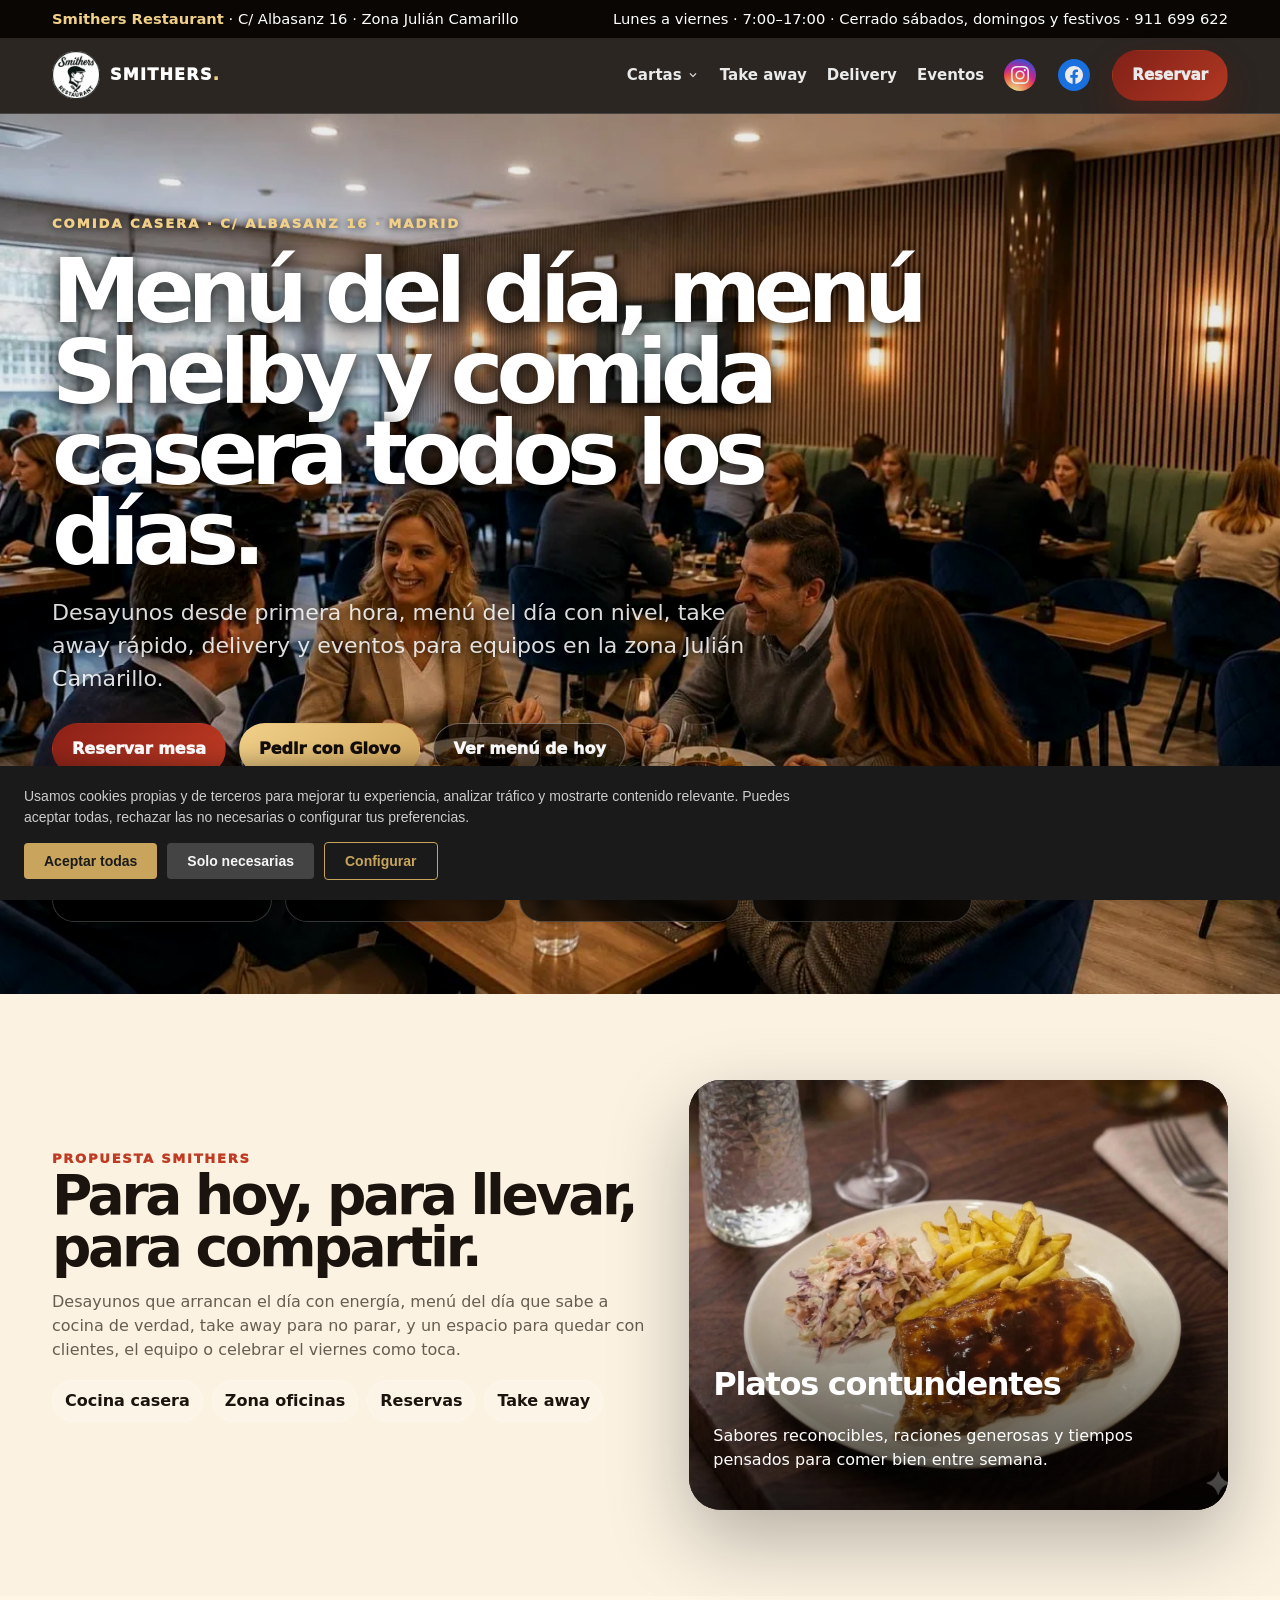
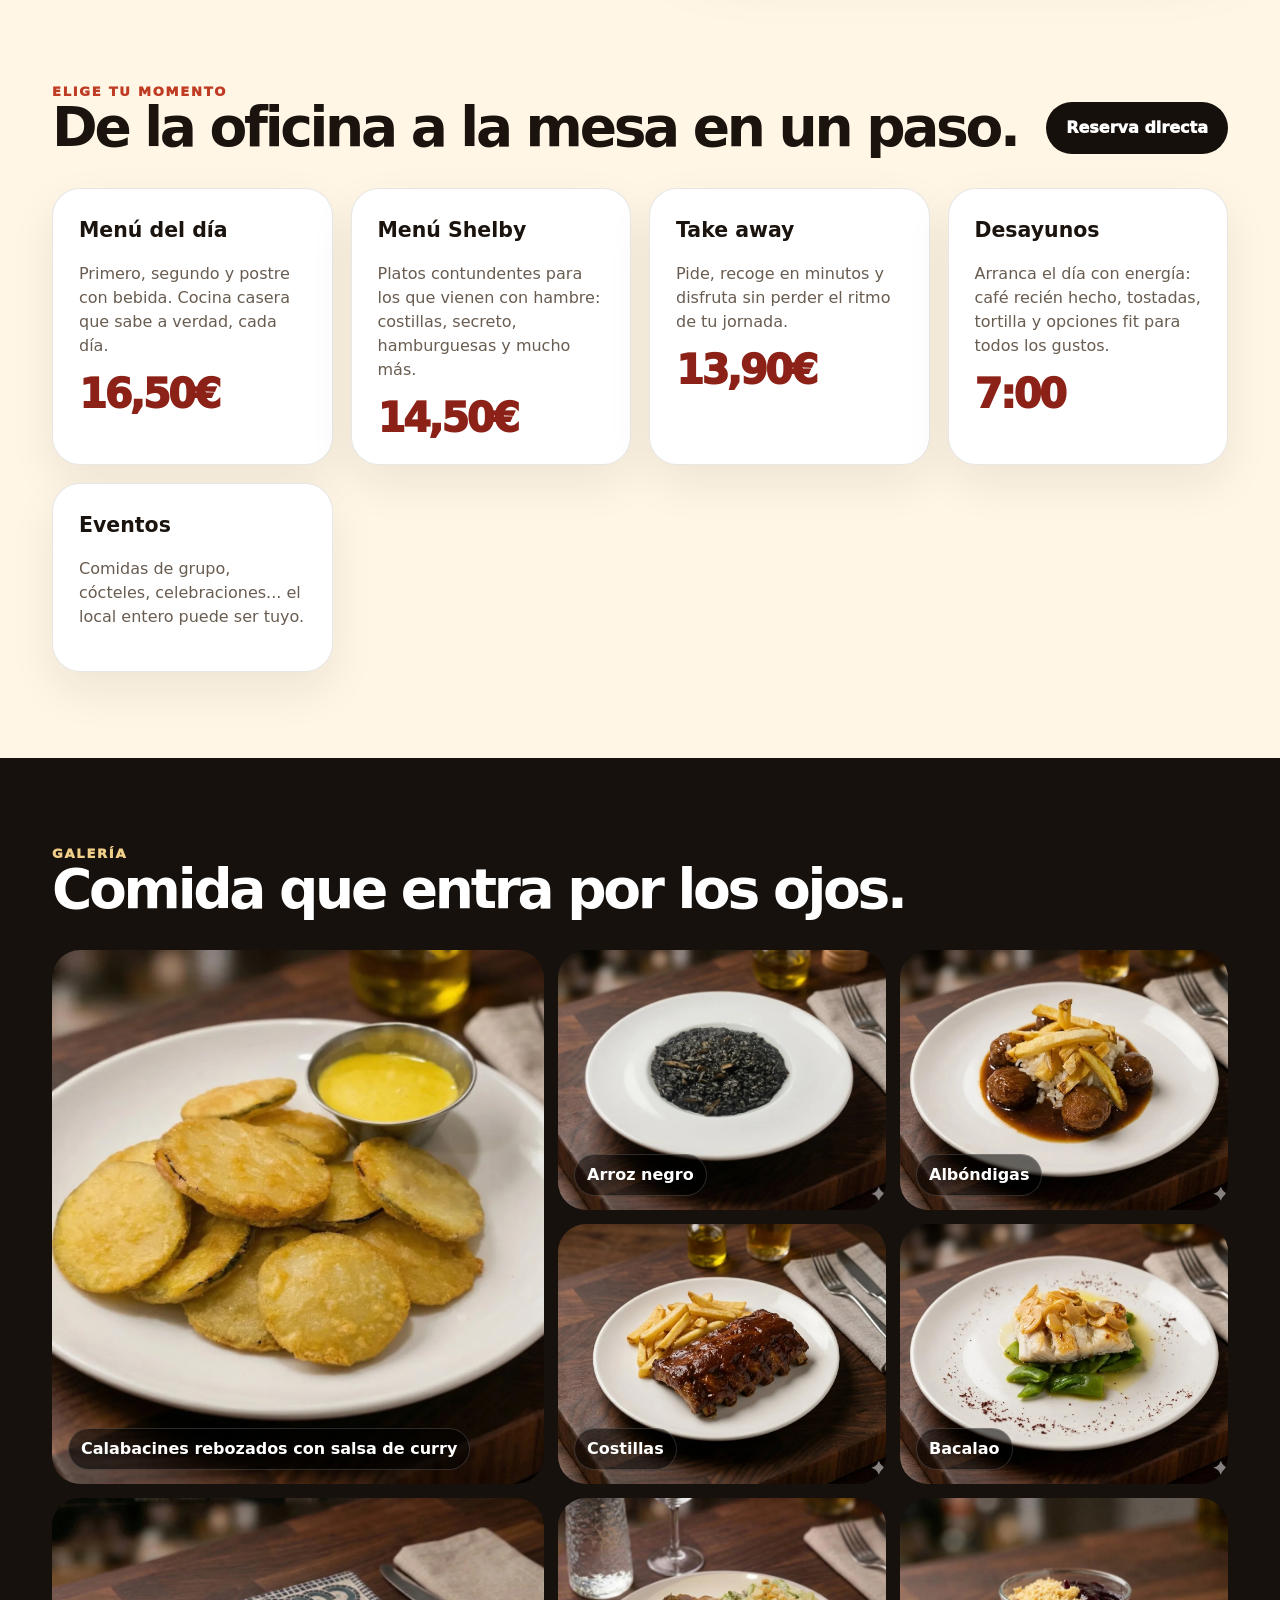
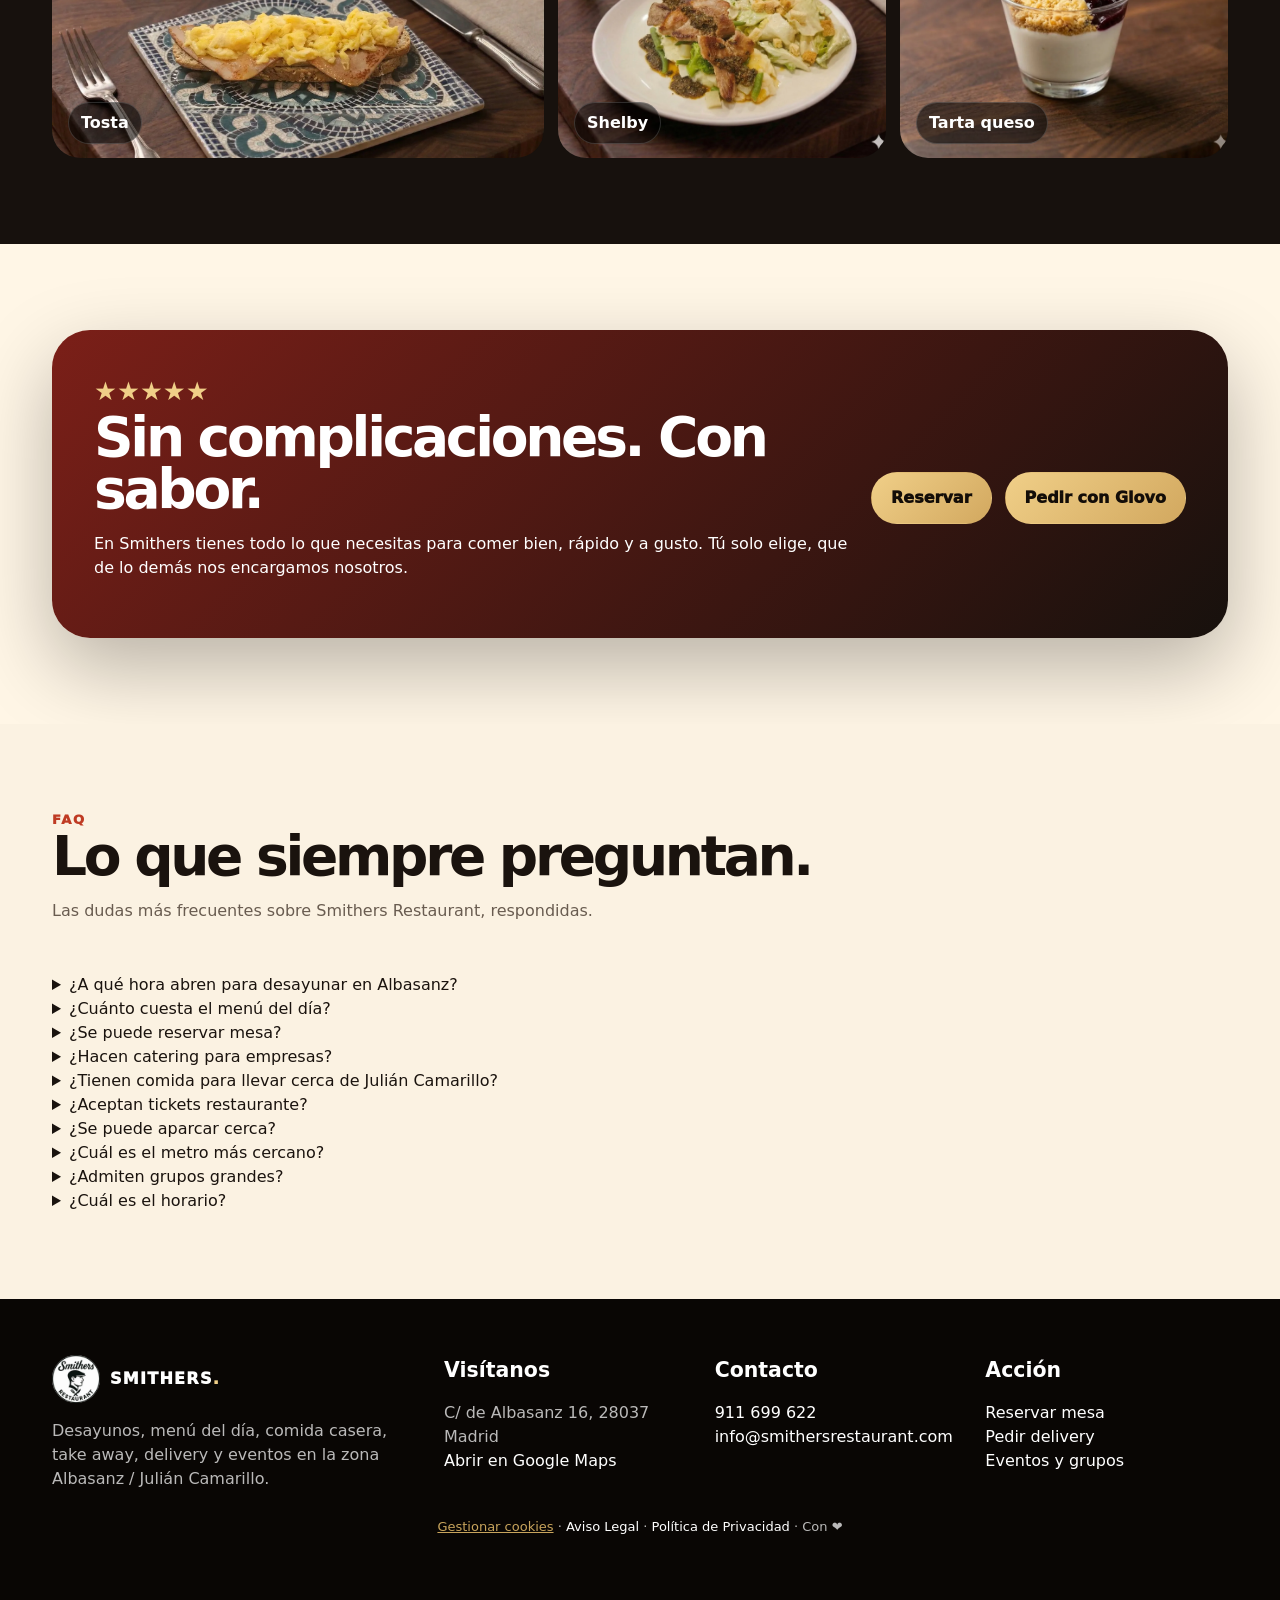
==== commit c329e469: "Header: dropdown menu Cartas + hamburger mobile + announce hidden en sm + skip-link eliminado" ====
--- a/index.html
+++ b/index.html
@@ -8,7 +8,7 @@
 <meta name="geo.position" content="40.4342;-3.6321">
 <meta name="ICBM" content="40.4342, -3.6321">
 <title>Smithers | Bar y restaurante en Julián Camarillo, Madrid</title><meta name="description" content="Restaurante en Albasanz, Madrid. Menú del día desde 16,50€, desayunos desde las 7:00, take away, delivery y eventos. C/ Albasanz 16, Julián Camarillo.">
-<link rel="stylesheet" href="assets/css/premium.css?v=35">
+<link rel="stylesheet" href="assets/css/premium.css?v=45">
 <script type="application/ld+json">
 {
   "@context": "https://schema.org",
@@ -277,6 +277,8 @@
     <meta name="robots" content="index, follow">
 <style>@media(max-width:930px){nav.nav,.nav{display:none!important}}</style>
 </head><body>
+<input type="checkbox" id="hamburger-toggle" class="hamburger-checkbox">
+<label for="hamburger-toggle" class="hamburger-overlay" aria-hidden="true"></label>
 <div class="announce"><div class="wrap"><div><strong>Smithers Restaurant</strong> · C/ Albasanz 16 · Zona Julián Camarillo</div><div>Lunes a viernes · 7:00–17:00 · Cerrado sábados, domingos y festivos · <a href="tel:+34911699622">911 699 622</a></div></div></div>
 <nav class="nav"><div class="wrap">
   <a class="brand" href="/"><picture>
@@ -284,26 +286,43 @@
   <img src="assets/img/logo-smithers.png" alt="Smithers Restaurant" loading="lazy" width="96" height="96">
 </picture><div>Smithers<span>.</span></div></a>
   <div class="links">
-    <a href="/menu-del-dia">Menú del día</a><a href="/menu-shelby">Menú Shelby</a><a href="/carta">Carta</a><a href="/entre-panes">Entre panes</a><a href="/desayunos">Desayunos</a><a href="/take-away">Take away</a><a href="/delivery">Delivery</a><a href="/eventos">Eventos</a><a class="btn-social" href="https://www.instagram.com/smithers_restaurant/" target="_blank" rel="noopener" title="Instagram"><svg aria-hidden="true" focusable="false" width="18" height="18" viewBox="0 0 24 24" fill="white" aria-hidden="true"><path d="M12 2.163c3.204 0 3.584.012 4.85.07 3.252.148 4.771 1.691 4.919 4.919.058 1.265.069 1.645.069 4.849 0 3.205-.012 3.584-.069 4.849-.149 3.225-1.664 4.771-4.919 4.919-1.266.058-1.644.07-4.85.07-3.204 0-3.584-.012-4.849-.07-3.26-.149-4.771-1.699-4.919-4.92-.058-1.265-.07-1.644-.07-4.849 0-3.204.013-3.583.07-4.849.149-3.227 1.664-4.771 4.919-4.919 1.266-.057 1.645-.069 4.849-.069zM12 0C8.741 0 8.333.014 7.053.072 2.695.272.273 2.69.073 7.052.014 8.333 0 8.741 0 12c0 3.259.014 3.668.072 4.948.2 4.358 2.618 6.78 6.98 6.98C8.333 23.986 8.741 24 12 24c3.259 0 3.668-.014 4.948-.072 4.354-.2 6.782-2.618 6.979-6.98.059-1.28.073-1.689.073-4.948 0-3.259-.014-3.667-.072-4.947-.196-4.354-2.617-6.78-6.979-6.98C15.668.014 15.259 0 12 0zm0 5.838a6.162 6.162 0 1 0 0 12.324 6.162 6.162 0 0 0 0-12.324zM12 16a4 4 0 1 1 0-8 4 4 0 0 1 0 8zm6.406-11.845a1.44 1.44 0 1 0 0 2.881 1.44 1.44 0 0 0 0-2.881z"/></svg></a><a class="btn-social" href="https://www.facebook.com/people/Smithers-Restaurant/61588168375109/" target="_blank" rel="noopener" title="Facebook"><svg aria-hidden="true" focusable="false" width="18" height="18" viewBox="0 0 24 24" fill="white" aria-hidden="true"><path d="M24 12.073c0-6.627-5.373-12-12-12s-12 5.373-12 12c0 5.99 4.388 10.954 10.125 11.854v-8.385H7.078v-3.47h3.047V9.43c0-3.007 1.792-4.669 4.533-4.669 1.312 0 2.686.235 2.686.235v2.953H15.83c-1.491 0-1.956.925-1.956 1.874v2.25h3.328l-.532 3.47h-2.796v8.385C19.612 23.027 24 18.062 24 12.073z"/></svg></a>
+    <div class="dropdown"><a class="dropbtn" href="/carta">Cartas<svg width="14" height="14" viewBox="0 0 24 24" fill="currentColor" aria-hidden="true"><path d="M7.41 8.59L12 13.17l4.59-4.58L18 10l-6 6-6-6z"/></svg></a><div class="dropdown-content"><a href="/carta">Carta</a><a href="/menu-del-dia">Menú del día</a><a href="/menu-shelby">Menú Shelby</a><a href="/entre-panes">Entre panes</a><a href="/desayunos">Desayunos</a></div></div><a href="/take-away">Take away</a><a href="/delivery">Delivery</a><a href="/eventos">Eventos</a><a class="btn-social" href="https://www.instagram.com/smithers_restaurant/" target="_blank" rel="noopener" title="Instagram"><svg aria-hidden="true" focusable="false" width="18" height="18" viewBox="0 0 24 24" fill="white" aria-hidden="true"><path d="M12 2.163c3.204 0 3.584.012 4.85.07 3.252.148 4.771 1.691 4.919 4.919.058 1.265.069 1.645.069 4.849 0 3.205-.012 3.584-.069 4.849-.149 3.225-1.664 4.771-4.919 4.919-1.266.058-1.644.07-4.85.07-3.204 0-3.584-.012-4.849-.07-3.26-.149-4.771-1.699-4.919-4.92-.058-1.265-.07-1.644-.07-4.849 0-3.204.013-3.583.07-4.849.149-3.227 1.664-4.771 4.919-4.919 1.266-.057 1.645-.069 4.849-.069zM12 0C8.741 0 8.333.014 7.053.072 2.695.272.273 2.69.073 7.052.014 8.333 0 8.741 0 12c0 3.259.014 3.668.072 4.948.2 4.358 2.618 6.78 6.98 6.98C8.333 23.986 8.741 24 12 24c3.259 0 3.668-.014 4.948-.072 4.354-.2 6.782-2.618 6.979-6.98.059-1.28.073-1.689.073-4.948 0-3.259-.014-3.667-.072-4.947-.196-4.354-2.617-6.78-6.979-6.98C15.668.014 15.259 0 12 0zm0 5.838a6.162 6.162 0 1 0 0 12.324 6.162 6.162 0 0 0 0-12.324zM12 16a4 4 0 1 1 0-8 4 4 0 0 1 0 8zm6.406-11.845a1.44 1.44 0 1 0 0 2.881 1.44 1.44 0 0 0 0-2.881z"/></svg></a><a class="btn-social" href="https://www.facebook.com/people/Smithers-Restaurant/61588168375109/" target="_blank" rel="noopener" title="Facebook"><svg aria-hidden="true" focusable="false" width="18" height="18" viewBox="0 0 24 24" fill="white" aria-hidden="true"><path d="M24 12.073c0-6.627-5.373-12-12-12s-12 5.373-12 12c0 5.99 4.388 10.954 10.125 11.854v-8.385H7.078v-3.47h3.047V9.43c0-3.007 1.792-4.669 4.533-4.669 1.312 0 2.686.235 2.686.235v2.953H15.83c-1.491 0-1.956.925-1.956 1.874v2.25h3.328l-.532 3.47h-2.796v8.385C19.612 23.027 24 18.062 24 12.073z"/></svg></a>
     <a class="btn red" href="https://www.google.com/maps/reserve/v/dine/c/pQjQPGMnnkc" target="_blank" rel="noopener" data-track="nav_reserva">Reservar</a>
   </div>
 </div></nav>
-
-<a href="#main-content" class="skip-link">Saltar al contenido principal</a>
+<div class="mobile-nav">
+  <a class="brand" href="/"><picture>
+  <source srcset="assets/img/logo-smithers.webp" type="image/webp">
+  <img src="assets/img/logo-smithers.png" alt="Smithers Restaurant" loading="lazy" width="96" height="96">
+</picture><div>Smithers<span>.</span></div></a>
+  <div class="mobile-nav-actions">
+    <a class="btn-social" href="https://www.instagram.com/smithers_restaurant/" target="_blank" rel="noopener" title="Instagram"><svg aria-hidden="true" focusable="false" width="18" height="18" viewBox="0 0 24 24" fill="white"><path d="M12 2.163c3.204 0 3.584.012 4.85.07 3.252.148 4.771 1.691 4.919 4.919.058 1.265.069 1.645.069 4.849 0 3.205-.012 3.584-.069 4.849-.149 3.225-1.664 4.771-4.919 4.919-1.266.058-1.644.07-4.85.07-3.204 0-3.584-.012-4.849-.07-3.26-.149-4.771-1.699-4.919-4.92-.058-1.265-.07-1.644-.07-4.849 0-3.204.013-3.583.07-4.849.149-3.227 1.664-4.771 4.919-4.919 1.266-.057 1.645-.069 4.849-.069zM12 0C8.741 0 8.333.014 7.053.072 2.695.272.273 2.69.073 7.052.014 8.333 0 8.741 0 12c0 3.259.014 3.668.072 4.948.2 4.358 2.618 6.78 6.98 6.98C8.333 23.986 8.741 24 12 24c3.259 0 3.668-.014 4.948-.072 4.354-.2 6.782-2.618 6.979-6.98.059-1.28.073-1.689.073-4.948 0-3.259-.014-3.667-.072-4.947-.196-4.354-2.617-6.78-6.979-6.98C15.668.014 15.259 0 12 0zm0 5.838a6.162 6.162 0 1 0 0 12.324 6.162 6.162 0 0 0 0-12.324zM12 16a4 4 0 1 1 0-8 4 4 0 0 1 0 8zm6.406-11.845a1.44 1.44 0 1 0 0 2.881 1.44 1.44 0 0 0 0-2.881z"/></svg></a>
+    <a class="btn-social" href="https://www.facebook.com/people/Smithers-Restaurant/61588168375109/" target="_blank" rel="noopener" title="Facebook"><svg aria-hidden="true" focusable="false" width="18" height="18" viewBox="0 0 24 24" fill="white"><path d="M24 12.073c0-6.627-5.373-12-12-12s-12 5.373-12 12c0 5.99 4.388 10.954 10.125 11.854v-8.385H7.078v-3.47h3.047V9.43c0-3.007 1.792-4.669 4.533-4.669 1.312 0 2.686.235 2.686.235v2.953H15.83c-1.491 0-1.956.925-1.956 1.874v2.25h3.328l-.532 3.47h-2.796v8.385C19.612 23.027 24 18.062 24 12.073z"/></svg></a>
+    <label for="hamburger-toggle" class="hamburger-btn">
+      <span></span><span></span><span></span>
+    </label>
+  </div>
+</div>
+
+
+
+
+<div class="hamburger-content"><label for="hamburger-toggle" class="hamburger-close" aria-label="Cerrar menú">✕</label>
+<a href="/">Inicio</a>
+<a href="/menu-del-dia">Menú del día</a>
+<a href="/menu-shelby">Menú Shelby</a>
+<a href="/carta">Carta</a>
+<a href="/entre-panes">Entre panes</a>
+<a href="/desayunos">Desayunos</a>
+<a href="/take-away">Take away</a>
+<a href="/delivery">Delivery</a>
+<a href="/eventos">Eventos</a>
+<a href="https://www.google.com/maps/reserve/v/dine/c/pQjQPGMnnkc" class="mhn-cta" target="_blank" rel="noopener">Reservar</a>
+</div>
 <main id="main-content">
 
-<div class="mobile-hero-nav">
-  <a href="/">Inicio</a>
-  <a href="/menu-del-dia">Menú del día</a>
-  <a href="/menu-shelby">Menú Shelby</a>
-  <a href="/carta">Carta</a>
-  <a href="/entre-panes">Entre panes</a>
-  <a href="/desayunos">Desayunos</a>
-  <a href="/take-away">Take away</a>
-  <a href="/delivery">Delivery</a>
-  <a href="/eventos">Eventos</a>
-  <a href="https://www.google.com/maps/reserve/v/dine/c/pQjQPGMnnkc" class="mhn-cta" target="_blank" rel="noopener">Reservar</a>
-</div>
+
+
 
 <header class="hero">
   <picture>
@@ -431,5 +450,5 @@
 <div class="mobile-actions"><a href="tel:+34911699622" data-track="mobile_llamar">Llamar</a><a href="https://www.google.com/maps/reserve/v/dine/c/pQjQPGMnnkc" target="_blank" rel="noopener" data-track="mobile_reserva">Reservar</a><a href="https://glovoapp.com/es/es/madrid/stores/smithers-restaurant-madrid" target="_blank" rel="noopener" data-track="mobile_delivery">Pedir</a><a href="https://www.google.com/maps/search/?api=1&query=Calle%20de%20Albasanz%2016%2028037%20Madrid" data-track="mobile_mapa">Mapa</a></div>
 <script src="/cookies.js" defer></script>
 <script src="assets/js/premium.js" defer></script>
-<a href="https://wa.me/34624868537" class="whatsapp-float" title="WhatsApp Smithers" data-track="float_whatsapp"><svg width="30" height="30" viewBox="0 0 24 24" fill="white" aria-hidden="true"><path d="M17.472 14.382c-.297-.149-1.758-.867-2.03-.967-.273-.099-.471-.148-.67.15-.197.297-.767.966-.94 1.164-.173.199-.347.223-.644.075-.297-.15-1.255-.463-2.39-1.475-.883-.788-1.48-1.761-1.653-2.059-.173-.297-.018-.458.13-.606.134-.133.298-.347.446-.52.149-.174.198-.298.298-.497.099-.198.05-.371-.025-.52-.075-.149-.669-1.612-.916-2.207-.242-.579-.487-.5-.669-.51-.173-.008-.371-.01-.57-.01-.198 0-.52.074-.792.372-.272.297-1.04 1.016-1.04 2.479 0 1.462 1.065 2.875 1.213 3.074.149.198 2.096 3.2 5.077 4.487.709.306 1.262.489 1.694.625.712.227 1.36.195 1.871.118.571-.085 1.758-.719 2.006-1.413.248-.694.248-1.289.173-1.413-.074-.124-.272-.198-.57-.347m-5.421 7.403h-.004a9.87 9.87 0 0 1-5.031-1.378l-.361-.214-3.741.982.998-3.648-.235-.374a9.86 9.86 0 0 1-1.51-5.26c.001-5.45 4.436-9.884 9.888-9.884 2.64 0 5.122 1.03 6.988 2.898a9.825 9.825 0 0 1 2.893 6.994c-.003 5.45-4.437 9.884-9.885 9.884m8.413-18.297A11.815 11.815 0 0 0 12.05 0C5.495 0 .16 5.335.157 11.892c0 2.096.547 4.142 1.588 5.945L.057 24l6.305-1.654a11.882 11.882 0 0 0 5.683 1.448h.005c6.554 0 11.89-5.335 11.893-11.893a11.821 11.821 0 0 0-3.48-8.413z"/></svg></a>
+<a href="https://wa.me/34624868537" target="_blank" rel="noopener" class="whatsapp-float" title="WhatsApp Smithers" data-track="float_whatsapp"><svg width="30" height="30" viewBox="0 0 24 24" fill="white" aria-hidden="true"><path d="M17.472 14.382c-.297-.149-1.758-.867-2.03-.967-.273-.099-.471-.148-.67.15-.197.297-.767.966-.94 1.164-.173.199-.347.223-.644.075-.297-.15-1.255-.463-2.39-1.475-.883-.788-1.48-1.761-1.653-2.059-.173-.297-.018-.458.13-.606.134-.133.298-.347.446-.52.149-.174.198-.298.298-.497.099-.198.05-.371-.025-.52-.075-.149-.669-1.612-.916-2.207-.242-.579-.487-.5-.669-.51-.173-.008-.371-.01-.57-.01-.198 0-.52.074-.792.372-.272.297-1.04 1.016-1.04 2.479 0 1.462 1.065 2.875 1.213 3.074.149.198 2.096 3.2 5.077 4.487.709.306 1.262.489 1.694.625.712.227 1.36.195 1.871.118.571-.085 1.758-.719 2.006-1.413.248-.694.248-1.289.173-1.413-.074-.124-.272-.198-.57-.347m-5.421 7.403h-.004a9.87 9.87 0 0 1-5.031-1.378l-.361-.214-3.741.982.998-3.648-.235-.374a9.86 9.86 0 0 1-1.51-5.26c.001-5.45 4.436-9.884 9.888-9.884 2.64 0 5.122 1.03 6.988 2.898a9.825 9.825 0 0 1 2.893 6.994c-.003 5.45-4.437 9.884-9.885 9.884m8.413-18.297A11.815 11.815 0 0 0 12.05 0C5.495 0 .16 5.335.157 11.892c0 2.096.547 4.142 1.588 5.945L.057 24l6.305-1.654a11.882 11.882 0 0 0 5.683 1.448h.005c6.554 0 11.89-5.335 11.893-11.893a11.821 11.821 0 0 0-3.48-8.413z"/></svg></a>
 </body></html>
--- a/assets/css/premium.css
+++ b/assets/css/premium.css
@@ -1,5 +1,17 @@
 
-:root{--bg:#0e0a07;--bg2:#17110d;--cream:#fff6e6;--paper:#fbf2e2;--ink:#1a130e;--muted:#695c50;--red:#8c2118;--red2:#bf3b23;--gold:#d2a85f;--gold2:#f0cf88;--line:rgba(255,255,255,.14);--shadow:0 30px 80px rgba(0,0,0,.28);--radius:28px}*{box-sizing:border-box}html{scroll-behavior:smooth}body{margin:0;font-family:Inter,ui-sans-serif,system-ui,-apple-system,Segoe UI,Roboto,Arial,sans-serif;background:var(--cream);color:var(--ink);line-height:1.5}a{text-decoration:none;color:inherit}img{max-width:100%;display:block}.wrap{max-width:1220px;margin:auto;padding:0 22px}.announce{background:#090604;color:#fff;font-size:.92rem}.announce .wrap{display:flex;justify-content:space-between;gap:14px;padding-top:8px;padding-bottom:8px}.announce strong{color:var(--gold2)}.nav{position:sticky;top:0;z-index:100;background:rgba(14,10,7,.88);backdrop-filter:blur(18px);border-bottom:1px solid var(--line);color:#fff}.nav .wrap{display:flex;align-items:center;justify-content:space-between;gap:20px;padding-top:12px;padding-bottom:12px}.brand{display:flex;align-items:center;gap:10px;font-weight:950;letter-spacing:.08em;text-transform:uppercase}.brand img{width:48px;height:48px;border-radius:50%;background:#fff}.brand span{color:var(--gold2)}.links{display:flex;gap:20px;align-items:center;font-weight:800;font-size:.94rem}.links a{opacity:.9}.links a:hover{opacity:1;color:var(--gold2)}
+:root{--bg:#0e0a07;--bg2:#17110d;--cream:#fff6e6;--paper:#fbf2e2;--ink:#1a130e;--muted:#695c50;--red:#8c2118;--red2:#bf3b23;--gold:#d2a85f;--gold2:#f0cf88;--line:rgba(255,255,255,.14);--shadow:0 30px 80px rgba(0,0,0,.28);--radius:28px}*{box-sizing:border-box}body{margin:0;font-family:Inter,ui-sans-serif,system-ui,-apple-system,Segoe UI,Roboto,Arial,sans-serif;background:var(--cream);color:var(--ink);line-height:1.5}a{text-decoration:none;color:inherit}img{max-width:100%;display:block}.wrap{max-width:1220px;margin:auto;padding:0 22px}.announce{background:#090604;color:#fff;font-size:.92rem}.announce .wrap{display:flex;justify-content:space-between;gap:14px;padding-top:8px;padding-bottom:8px}.announce strong{color:var(--gold2)}.nav{position:sticky;top:0;z-index:100;background:rgba(14,10,7,.88);border-bottom:1px solid var(--line);color:#fff}.nav .wrap{display:flex;align-items:center;justify-content:space-between;gap:20px;padding-top:12px;padding-bottom:12px}.brand{display:flex;align-items:center;gap:10px;font-weight:950;letter-spacing:.08em;text-transform:uppercase}.brand img{width:48px;height:48px;border-radius:50%;background:#fff}.brand span{color:var(--gold2)}.links{display:flex;gap:20px;align-items:center;font-weight:800;font-size:.94rem}.links a{opacity:.9}.links a:hover{opacity:1;color:var(--gold2)}
+
+/* --- DROPDOWN MENU --- */
+.links .dropdown{position:relative;display:inline-flex;align-items:center}
+.links .dropbtn{display:inline-flex;align-items:center;gap:4px;cursor:pointer;opacity:.9;font-weight:800;font-size:.94rem;color:#fff;background:0;border:0;padding:0;font-family:inherit}
+.links .dropbtn:hover{opacity:1;color:var(--gold2)}
+.links .dropbtn svg{transition:transform .2s;width:14px;height:14px;fill:currentColor}
+.links .dropdown:hover .dropbtn svg{transform:rotate(180deg)}
+.links .dropdown-content{display:none;position:absolute;top:100%;left:0;min-width:190px;background:#16100c;border:1px solid rgba(255,255,255,.14);border-radius:14px;padding:8px;box-shadow:0 20px 50px rgba(0,0,0,.5);z-index:200;margin-top:0}
+.links .dropdown-content:before{content:"";position:absolute;top:-12px;left:0;right:0;height:12px;background:transparent}
+.links .dropdown:hover .dropdown-content{display:block}
+.links .dropdown-content a{display:block;padding:8px 14px;border-radius:10px;font-weight:700;font-size:.88rem;opacity:.85;white-space:nowrap;color:#fff}
+.links .dropdown-content a:hover{opacity:1;color:var(--gold2);background:rgba(255,255,255,.06)}
 .links .btn-social{display:inline-flex;align-items:center;justify-content:center;width:32px;height:32px;border-radius:50%;opacity:.9;transition:.2s;margin-right:2px}
 .links .btn-social:hover{opacity:1;transform:scale(1.1);color:#fff}
 .links .btn-social[title=Instagram]{background:radial-gradient(circle at 30% 107%,#fdf497 0%,#fdf497 5%,#fd5949 45%,#d6249f 60%,#285AEB 90%)}
@@ -8,18 +20,44 @@
 .section{padding:86px 0}.section.dark{background:var(--bg2);color:#fff}.section.paper{background:var(--paper)}.split{display:grid;grid-template-columns:1.05fr .95fr;gap:42px;align-items:center}.section-head{display:flex;align-items:end;justify-content:space-between;gap:24px;margin-bottom:34px}.kicker{color:var(--red2);font-weight:1000;letter-spacing:.13em;text-transform:uppercase;font-size:.82rem}.dark .kicker{color:var(--gold2)}h2{font-size:clamp(2.2rem,4.3vw,4.4rem);line-height:.96;letter-spacing:-.06em;margin:0}h2.center{margin-bottom:2.2rem}h3{font-size:1.28rem;margin:0 0 8px}.muted{color:var(--muted)}.dark .muted{color:rgba(255,255,255,.72)}
 .cards{display:grid;gap:18px}.cards.c3{grid-template-columns:repeat(3,1fr)}.cards.c4{grid-template-columns:repeat(4,1fr)}.card{background:#fff;border:1px solid rgba(26,19,14,.1);border-radius:var(--radius);padding:26px;box-shadow:0 18px 45px rgba(31,20,10,.08)}.dark .card{background:rgba(255,255,255,.07);border-color:rgba(255,255,255,.13);box-shadow:none}.price{font-size:2.5rem;line-height:1;font-weight:1000;letter-spacing:-.06em;color:var(--red)}.dark .price{color:var(--gold2)}
 .photo-card{position:relative;overflow:hidden;border-radius:32px;min-height:430px;box-shadow:var(--shadow);background:#111}.photo-card img{width:100%;height:100%;object-fit:cover;position:absolute;inset:0}.photo-card:after{content:"";position:absolute;inset:0;background:linear-gradient(0deg,rgba(0,0,0,.72),transparent 56%)}.photo-copy{position:absolute;left:24px;right:24px;bottom:22px;color:#fff;z-index:2}.photo-copy h3{font-size:2rem;letter-spacing:-.04em}
-.menu-grid{display:grid;grid-template-columns:repeat(2,1fr);gap:20px}.menu-list{display:grid;gap:0;margin-top:18px}.menu-item{display:flex;justify-content:space-between;gap:18px;border-bottom:1px dashed rgba(26,19,14,.18);padding:13px 0}.dark .menu-item{border-bottom-color:rgba(255,255,255,.18)}.menu-item strong{font-weight:900}.menu-item em{font-style:normal;color:var(--muted);font-size:.93rem}.menu-item span:last-child{font-weight:1000;color:var(--red);white-space:nowrap}.dark .menu-item span:last-child{color:var(--gold2)}
+.menu-grid{display:grid;grid-template-columns:repeat(2,1fr);gap:20px}.menu-list{display:grid;gap:0;margin-top:18px}.menu-item{display:flex;justify-content:space-between;gap:18px;border-bottom:1px dashed rgba(26,19,14,.18);padding:13px 0;overflow:hidden}.dark .menu-item{border-bottom-color:rgba(255,255,255,.18)}.menu-item strong{font-weight:900;flex:1;min-width:0}.menu-item em{font-style:normal;color:var(--muted);font-size:.93rem}.menu-item span:last-child{font-weight:1000;color:var(--red);white-space:nowrap;flex-shrink:0}.menu-item.stack{flex-direction:column;gap:2px}.menu-item.stack span:last-child{white-space:normal;display:block;font-weight:400;color:var(--muted);font-size:.93rem}.dark .menu-item span:last-child{color:var(--gold2)}
 .gallery{display:grid;grid-template-columns:1.2fr .8fr .8fr;grid-auto-rows:260px;gap:14px}.gallery figure{margin:0;position:relative;overflow:hidden;border-radius:28px;background:#111}.gallery figure:first-child{grid-row:span 2}.gallery img{width:100%;height:100%;object-fit:cover;transition:.5s}.gallery figure:hover img{transform:scale(1.05)}.gallery figcaption{position:absolute;left:16px;bottom:14px;background:rgba(0,0,0,.55);color:#fff;border:1px solid rgba(255,255,255,.16);padding:8px 12px;border-radius:999px;font-weight:900}
 .gallery-grid{display:grid;grid-template-columns:repeat(3,1fr);gap:18px;margin-top:14px}
 .band{background:linear-gradient(135deg,#7b1f18,#17110d);color:#fff;border-radius:38px;padding:42px;display:grid;grid-template-columns:1fr auto;gap:20px;align-items:center;box-shadow:var(--shadow)}.review{font-size:1.3rem;font-weight:850;letter-spacing:-.02em}.stars{color:var(--gold2);font-size:1.6rem}
 .footer{background:#090604;color:#fff;padding:56px 0 88px}.foot{display:grid;grid-template-columns:1.2fr .8fr .8fr .8fr;gap:28px}.footer a{color:#fff}.footer p{color:rgba(255,255,255,.72)}
 .mobile-actions{display:none;position:fixed;bottom:0;left:0;right:0;background:#090604;color:#fff;z-index:200;padding:8px;gap:8px;border-top:1px solid rgba(255,255,255,.14)}.mobile-actions a{flex:1;text-align:center;background:#211711;border:1px solid rgba(255,255,255,.14);padding:10px 4px;border-radius:14px;font-weight:900;font-size:.82rem}.mobile-actions a:nth-child(2){background:var(--red)}.page-hero{background:linear-gradient(135deg,#090604,#7a1e17);color:#fff;padding:74px 0}.page-hero h1{font-size:clamp(2.8rem,6vw,6rem);line-height:.92;letter-spacing:-.07em;margin:14px 0}
 .badges{display:flex;flex-wrap:wrap;gap:9px;margin:18px 0}.badge{border-radius:999px;padding:8px 12px;background:#fff3;border:1px solid rgba(255,255,255,.18);font-weight:900}
-/* --- MOBILE NAV CARDS --- */
-@media(min-width:931px){.mobile-hero-nav{display:none!important}}
-.mobile-hero-nav{display:grid;grid-template-columns:1fr 1fr;gap:10px;padding:0 16px}
-.mobile-hero-nav a{display:flex;align-items:center;gap:8px;background:rgba(0,0,0,.6);backdrop-filter:blur(8px);border:1px solid rgba(255,255,255,.15);border-radius:14px;padding:14px 12px;color:#fff;font-weight:700;font-size:.92rem;text-align:left;transition:.2s}
-.mobile-hero-nav a:active{background:rgba(255,255,255,.15)}
+/* --- MOBILE HAMBURGER MENU --- */
+.hamburger-checkbox{display:none}
+.hamburger-btn{display:none;position:relative;width:38px;height:38px;cursor:pointer;flex-direction:column;justify-content:center;align-items:center;gap:4px;background:transparent;border:1px solid rgba(255,255,255,.16);border-radius:10px;padding:7px;transition:.2s;flex-shrink:0}
+.hamburger-btn span{display:block;width:22px;height:2.5px;background:#fff;border-radius:2px;transition:.3s}
+.hamburger-checkbox:checked~.mobile-nav .hamburger-btn span:nth-child(1){transform:rotate(45deg) translate(5px,5px)}
+.hamburger-checkbox:checked~.mobile-nav .hamburger-btn span:nth-child(2){opacity:0}
+.hamburger-checkbox:checked~.mobile-nav .hamburger-btn span:nth-child(3){transform:rotate(-45deg) translate(5px,-5px)}
+.hamburger-content{display:none;position:fixed;top:0;right:0;width:300px;max-width:85vw;height:100vh;background:#16100c;border-left:1px solid rgba(255,255,255,.14);z-index:400;padding:80px 20px 30px;overflow-y:auto;box-shadow:-10px 0 50px rgba(0,0,0,.5)}
+.hamburger-checkbox:checked~.hamburger-content{display:block}
+.hamburger-content a{display:block;padding:14px 16px;border-radius:12px;font-weight:700;font-size:1.05rem;color:#fff;opacity:.88;transition:.2s;margin-bottom:2px}
+.hamburger-content a:hover{opacity:1;color:var(--gold2);background:rgba(255,255,255,.06)}
+.hamburger-content a.mhn-cta{margin-top:14px;background:linear-gradient(135deg,var(--red),var(--red2));color:#fff;opacity:1;text-align:center;font-weight:900}
+
+/* --- MOBILE OVERLAY --- */
+.hamburger-overlay{display:none;position:fixed;top:0;left:0;right:300px;bottom:0;z-index:200;background:rgba(0,0,0,.35);cursor:pointer}
+.hamburger-checkbox:checked~.hamburger-overlay{display:block}
+
+/* --- MOBILE HAMBURGER CLOSE BUTTON --- */
+.hamburger-close{position:absolute;top:16px;right:16px;width:38px;height:38px;display:flex;align-items:center;justify-content:center;background:transparent;border:1px solid rgba(255,255,255,.16);border-radius:10px;cursor:pointer;font-size:1.3rem;line-height:1;color:#fff;transition:.2s}
+.hamburger-close:hover{background:rgba(255,255,255,.08)}
+
+/* --- MOBILE NAV BAR --- */
+.mobile-nav{display:none;position:fixed;top:0;left:0;right:0;z-index:100;background:rgba(14,10,7,.88);border-bottom:1px solid var(--line);color:#fff;padding:12px 18px;align-items:center;justify-content:space-between;gap:12px;backdrop-filter:blur(12px);-webkit-backdrop-filter:blur(12px)}
+.mobile-nav .brand{display:flex;align-items:center;gap:10px;font-weight:950;letter-spacing:.08em;text-transform:uppercase;font-size:.95rem}
+.mobile-nav .brand img{width:40px;height:40px;border-radius:50%;background:#fff}
+.mobile-nav .brand span{color:var(--gold2)}
+.mobile-nav-actions{display:flex;align-items:center;gap:12px}
+.mobile-nav .btn-social{display:inline-flex;align-items:center;justify-content:center;width:32px;height:32px;border-radius:50%;opacity:.9;transition:.2s}
+.mobile-nav .btn-social:hover{opacity:1;transform:scale(1.1)}
+.mobile-nav .btn-social[title=Instagram]{background:radial-gradient(circle at 30% 107%,#fdf497 0%,#fdf497 5%,#fd5949 45%,#d6249f 60%,#285AEB 90%)}
+.mobile-nav .btn-social[title=Facebook]{background:#1877f2}
 .whatsapp-float{position:fixed;right:14px;bottom:22px;z-index:300;background:#25D366;width:58px;height:58px;border-radius:50%;display:flex;align-items:center;justify-content:center;box-shadow:0 8px 26px rgba(37,211,102,.42);transition:.2s}.whatsapp-float:hover{transform:scale(1.08)}
 
 /* Menu table for two-price items (montado/bocadillo) */
@@ -34,7 +72,7 @@
 .dark .menu-row.header span{color:var(--gold2)}
 .dark .menu-row.header{border-bottom-color:var(--gold2)}
 @media(max-width:930px){.menu-row{grid-template-columns:1fr 80px 80px;font-size:.9rem;gap:6px}}
-@media(max-width:930px){html,body{overflow-x:hidden;width:100%}.announce .wrap{display:block}.links{display:none}.nav{display:none!important}.mobile-hero-nav{margin-top:0;padding:16px}.hero{min-height:auto;overflow:visible}.hero:before{display:none}.hero-img{position:relative;height:auto;aspect-ratio:16/9;width:100%;inset:auto;opacity:1;filter:none}.hero-stats,.split,.cards.c3,.cards.c4,.menu-grid,.foot,.gallery{grid-template-columns:1fr}.gallery figure:first-child{grid-row:auto}.gallery{grid-auto-rows:230px}.gallery-grid{grid-template-columns:1fr}.section-head{display:block}.band{grid-template-columns:1fr;padding:20px;overflow:hidden}.section{padding:62px 0}.mobile-actions{display:flex}body{padding-bottom:62px}.photo-card{min-height:330px}.brand img{width:42px;height:42px}.mobile-hero-nav{display:grid!important}.mobile-actions a:nth-child(1),.mobile-actions a:nth-child(3),.mobile-actions a:nth-child(4){background:#4a3524;border-color:rgba(255,255,255,.08)}.whatsapp-float{bottom:105px}.page-hero{padding:34px 0}.hero .wrap{padding:20px 22px 34px;background:var(--bg)}.hero .eyebrow{font-size:.8rem;margin-bottom:4px}.hero h1{font-size:1.4rem}.hero .lead{font-size:.9rem}.hero-stats .stat b{font-size:1.1rem}.hero-stats .stat span{font-size:.75rem}.hero-stats{grid-template-columns:repeat(4,1fr);gap:4px;margin-bottom:10px}.hero-actions{flex-direction:column;gap:8px}.hero-actions .btn{width:100%;text-align:center}.wrap{overflow:hidden}.menu-item strong{word-break:break-word}.menu-item{word-break:break-word;gap:10px;padding:10px 0}.menu-item .muted{font-size:.82rem;display:block;margin-top:2px;white-space:normal;overflow:visible;text-overflow:clip;-webkit-line-clamp:unset;line-clamp:unset}.card{overflow:hidden;word-break:break-word;padding:18px}.menu-item.stack{flex-direction:column;gap:4px}.menu-item.stack span:last-child{white-space:normal}.mobile-hero-nav a{font-size:.82rem;padding:12px 10px;word-break:keep-all}.hero-stats .stat{padding:8px 6px;text-align:center}.hero-stats .stat b{font-size:.95rem}.hero-stats .stat span{font-size:.65rem;word-break:break-word}.photo-card img{max-width:100%}.photo-card{max-width:100%}.gallery figure img{max-width:100%}.band .hero-actions{flex-direction:row;justify-content:center}.band .hero-actions .btn{width:auto}.stats-big{grid-template-columns:1fr}.page-hero .wrap br{display:none}.faq-list details summary{font-size:.95rem;padding:12px 0}.faq-list details p{font-size:.9rem}}
+@media(max-width:930px){html,body{overflow-x:hidden;width:100%}.announce .wrap{display:block}.announce{display:none}.links{display:none}.nav{display:none!important}.mobile-nav{display:flex}.hamburger-btn{display:flex}body{padding-top:62px}.hero{min-height:auto;overflow:visible}.hero:before{display:none}.hero-img{position:relative;height:auto;aspect-ratio:16/9;width:100%;inset:auto;opacity:1;filter:none}.hero-stats,.split,.cards.c3,.cards.c4,.menu-grid,.foot,.gallery{grid-template-columns:1fr}.gallery figure:first-child{grid-row:auto}.gallery{grid-auto-rows:230px}.gallery-grid{grid-template-columns:1fr}.section-head{display:block}.band{grid-template-columns:1fr;padding:20px;overflow:hidden}.section{padding:62px 0}.mobile-actions{display:flex}body{padding-bottom:62px}.photo-card{min-height:330px}.brand img{width:42px;height:42px}.whatsapp-float{bottom:105px}.page-hero{padding:34px 0}.hero .wrap{padding:20px 22px 34px;background:var(--bg)}.hero .eyebrow{font-size:.8rem;margin-bottom:4px}.hero h1{font-size:1.4rem}.hero .lead{font-size:.9rem}.hero-stats .stat b{font-size:1.1rem}.hero-stats .stat span{font-size:.75rem}.hero-stats{grid-template-columns:repeat(4,1fr);gap:4px;margin-bottom:10px}.hero-actions{flex-direction:column;gap:8px}.hero-actions .btn{width:100%;text-align:center}.wrap{overflow:hidden}.menu-item strong{word-break:break-word;min-width:0}.menu-item{word-break:break-word;gap:10px;padding:10px 0}.menu-item .muted{font-size:.82rem;display:block;margin-top:2px;white-space:normal;overflow:visible;text-overflow:clip;-webkit-line-clamp:unset;line-clamp:unset}.card{overflow:hidden;word-break:break-word;padding:18px}.menu-item.stack{flex-direction:column;gap:2px}.menu-item.stack span:last-child{white-space:normal;display:block}.hero-stats .stat{padding:8px 6px;t...
 
 /* FAQ section */
 .faq-list{max-width:800px;margin:auto}.faq-list details{border-bottom:1px dashed rgba(26,19,14,.18);padding:4px 0}.faq-list details summary{cursor:pointer;font-weight:800;font-size:1.08rem;padding:16px 0;list-style:none;display:flex;justify-content:space-between;align-items:center;user-select:none;transition:.2s}.faq-list details summary:hover{color:var(--red)}.faq-list details summary::-webkit-details-marker{display:none}.faq-list details summary:after{content:"+";font-size:1.3rem;font-weight:400;color:var(--muted);transition:.3s}.faq-list details[open] summary:after{content:"–";color:var(--red)}.faq-list details p{margin:0 0 16px;color:var(--muted);max-width:90%}
@@ -44,7 +82,6 @@
 button:focus-visible,
 summary:focus-visible,
 .btn:focus-visible,
-.mobile-hero-nav a:focus-visible,
 .mobile-actions a:focus-visible,
 .whatsapp-float:focus-visible {
   outline: 2px solid #c8a45c;
@@ -96,7 +133,4 @@
     align-items: center;
     justify-content: center;
   }
-  .mobile-hero-nav a {
-    min-height: 44px;
-  }
 }
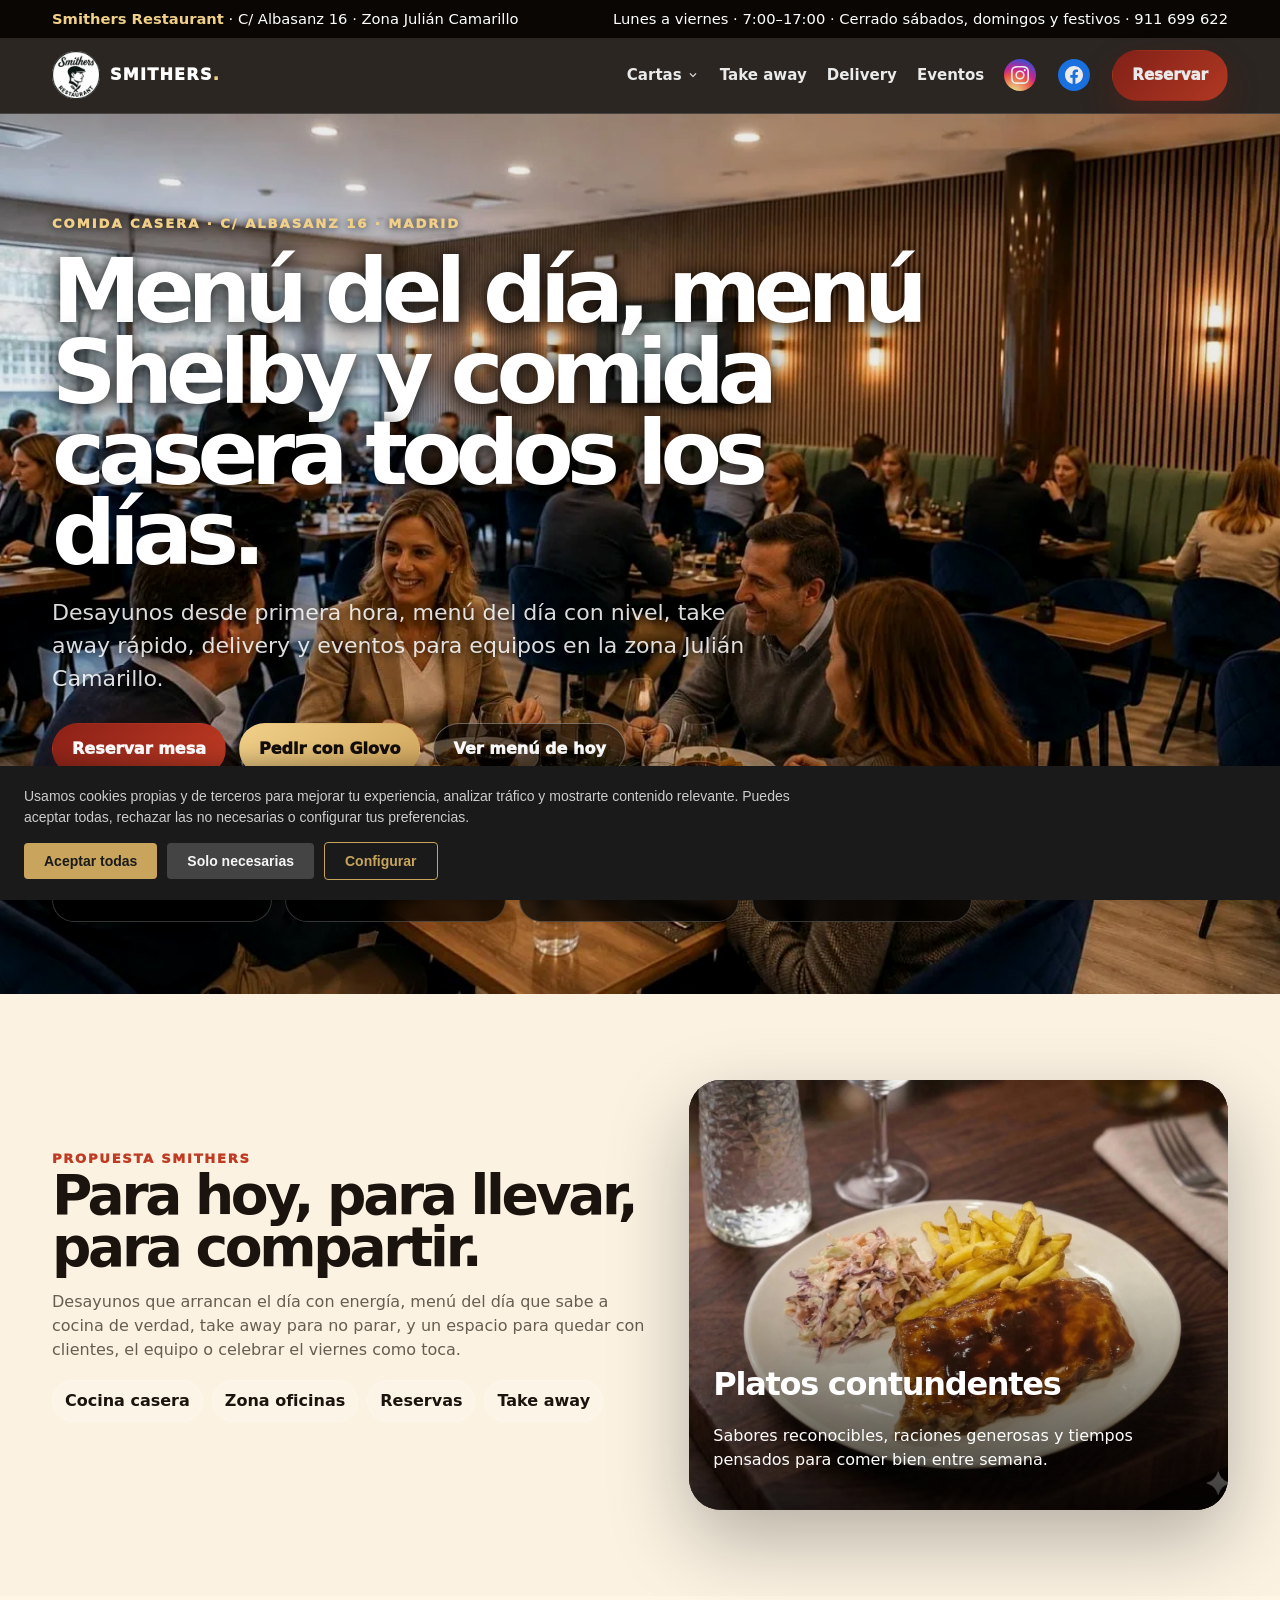
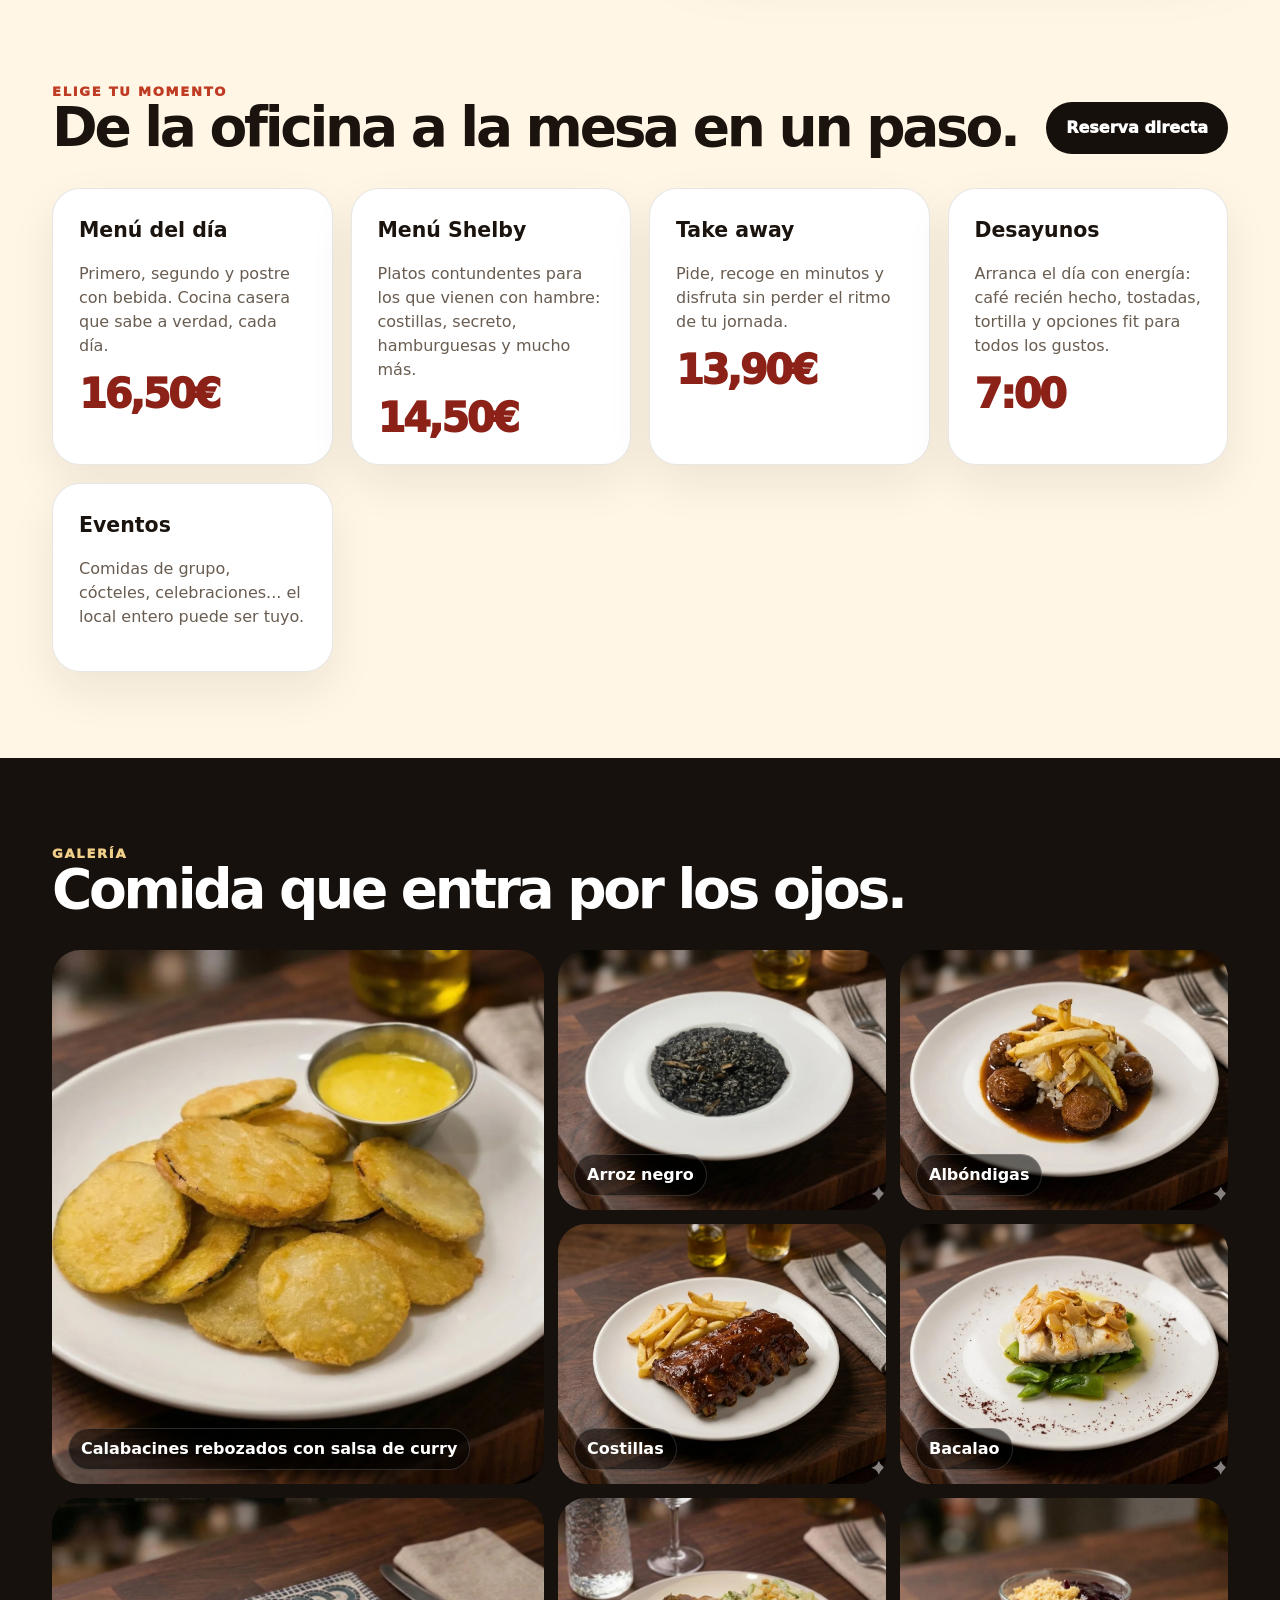
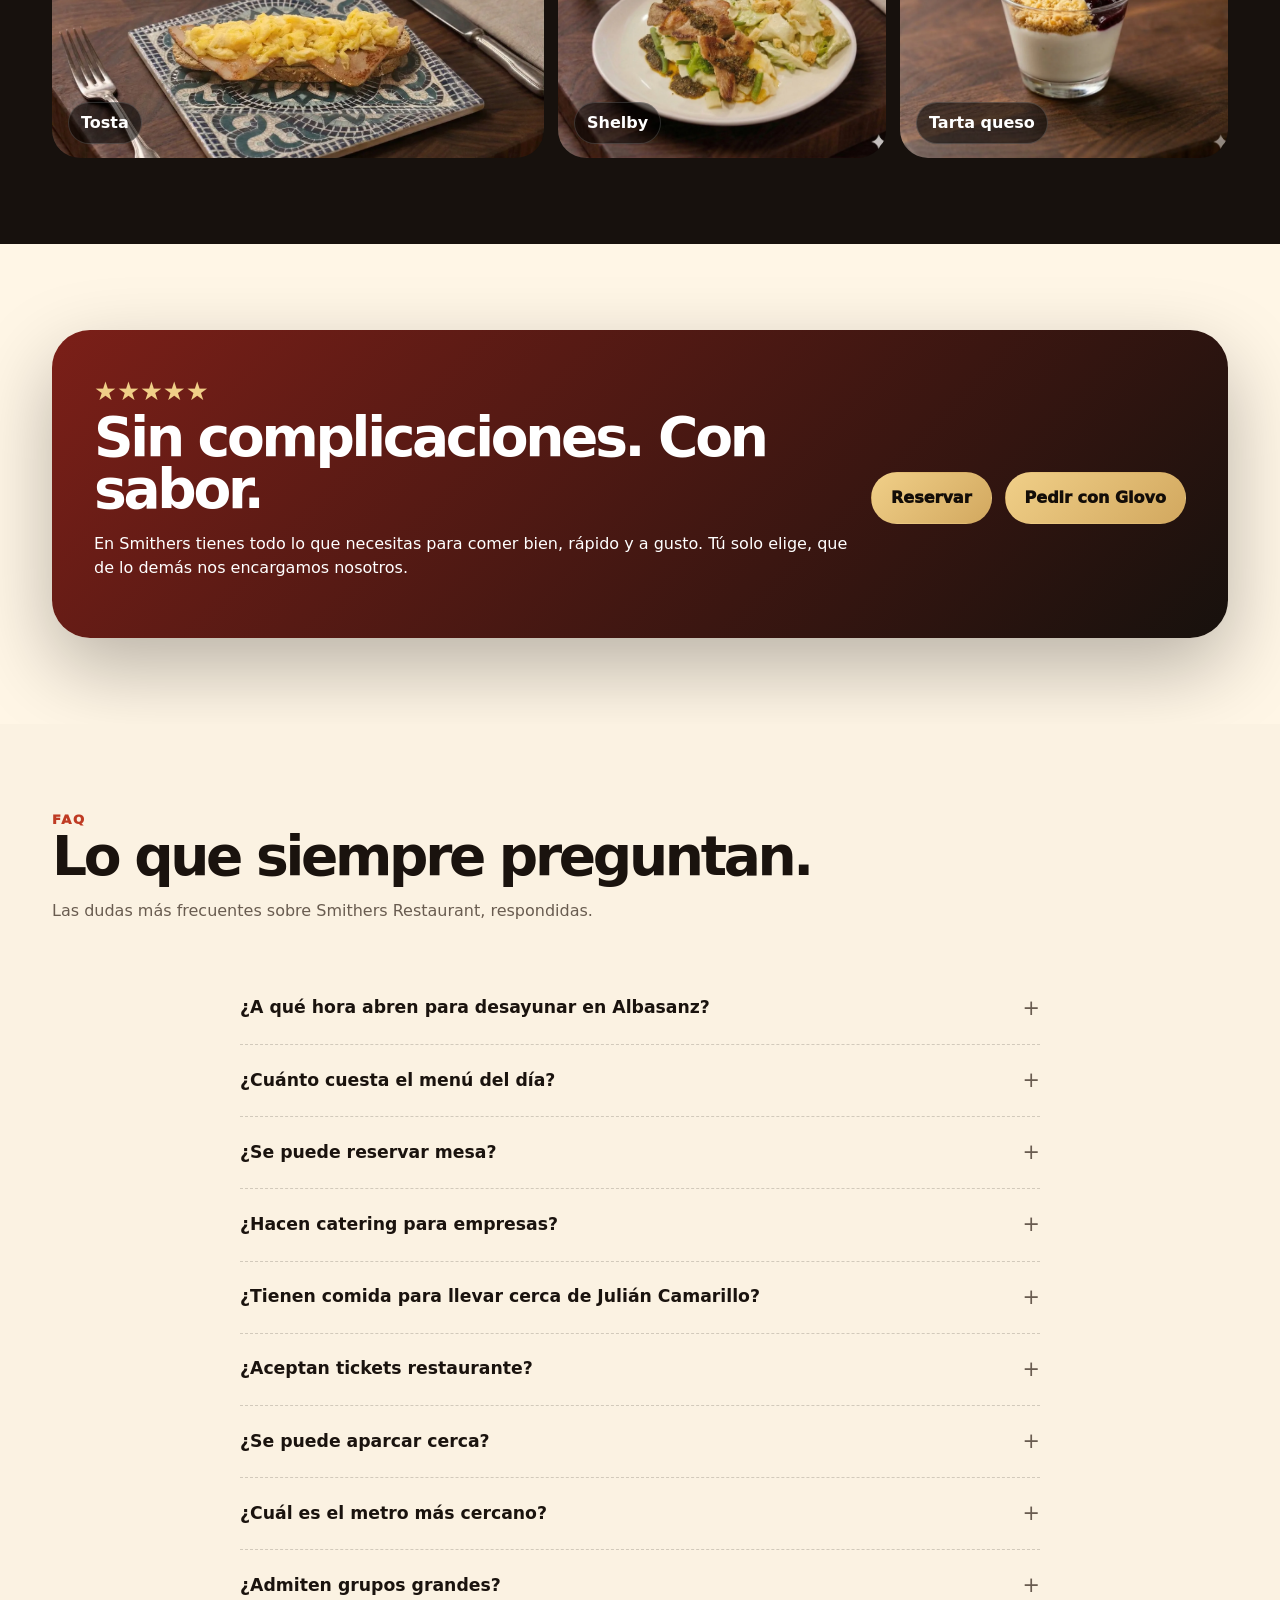
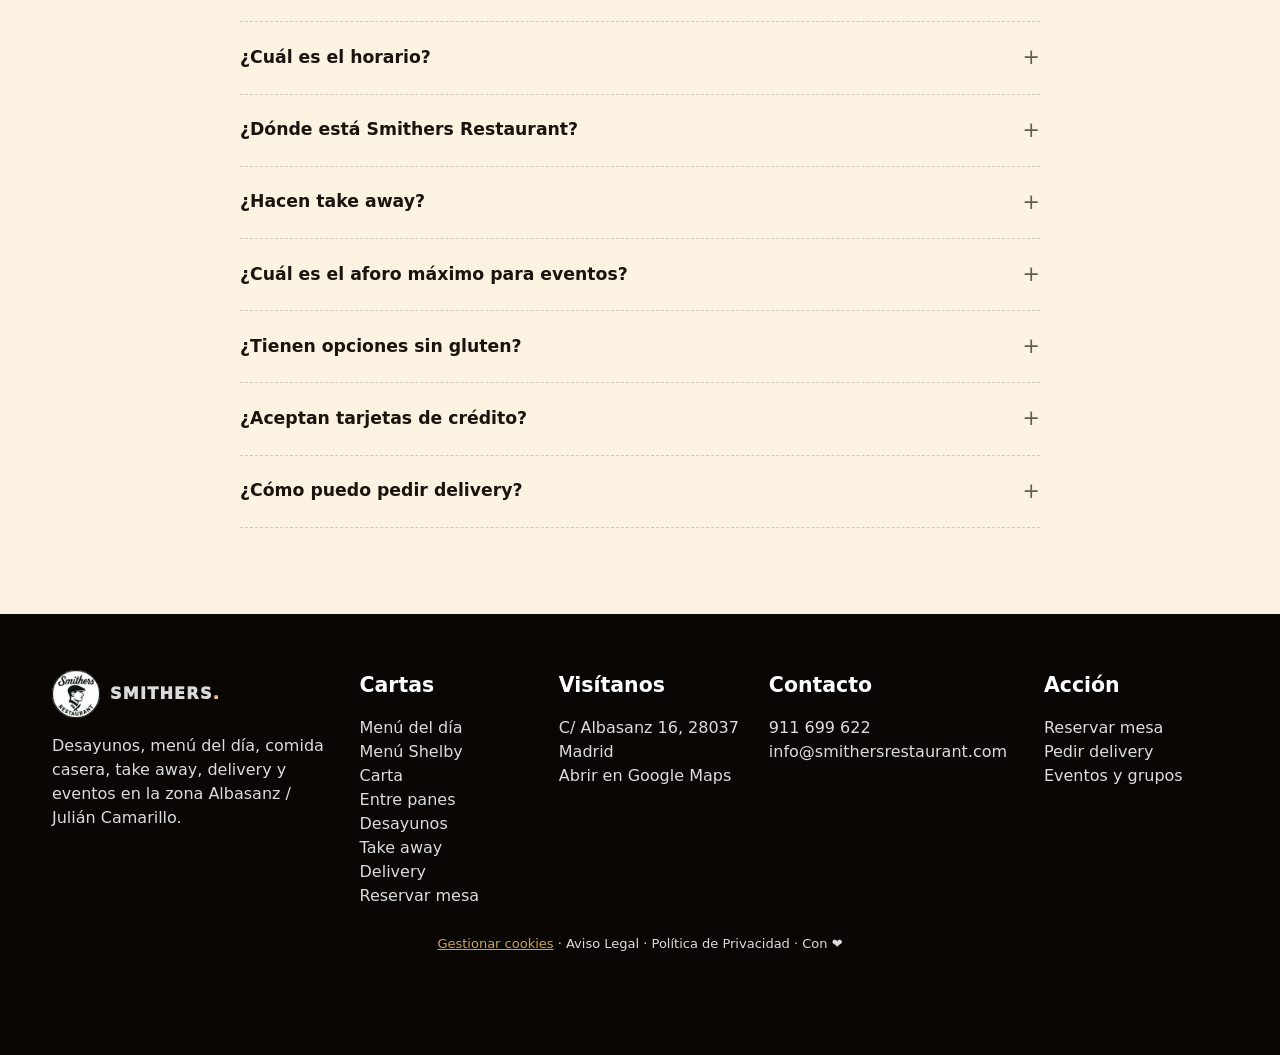
==== commit d91ed3e1: "SEO: grafo de datos estructurados unico, FAQ visibles y sitemap con imagenes Cada pagina declaraba s" ====
--- a/index.html
+++ b/index.html
@@ -1,118 +1,382 @@
 <!doctype html>
 <html lang="es"><head>
 <meta charset="utf-8"><meta name="viewport" content="width=device-width,initial-scale=1">
-<meta name="google-site-verification" content="fixsy5xoUkfhnbuzR3DekRf675h-kdKtjqOkxfuOkCo" />
+<!-- seo:preload -->
+<link rel="preload" as="image" href="assets/img/hero-smithers.webp" type="image/webp" fetchpriority="high">
+<!-- /seo:preload -->
+
 <meta name="google-site-verification" content="fixsy5xoUkfhnbuzR3DekRf675h-kdKtjqOkxfuOkCo" />
 <meta name="geo.region" content="ES-MD">
 <meta name="geo.placename" content="Madrid">
 <meta name="geo.position" content="40.4342;-3.6321">
 <meta name="ICBM" content="40.4342, -3.6321">
 <title>Smithers | Bar y restaurante en Julián Camarillo, Madrid</title><meta name="description" content="Restaurante en Albasanz, Madrid. Menú del día desde 16,50€, desayunos desde las 7:00, take away, delivery y eventos. C/ Albasanz 16, Julián Camarillo.">
-<link rel="stylesheet" href="assets/css/premium.css?v=45">
+<link rel="stylesheet" href="assets/css/premium.css?v=46">
+<!-- seo:grafo -->
 <script type="application/ld+json">
 {
   "@context": "https://schema.org",
-  "@type": "Restaurant",
-  "@id": "https://www.smithersrestaurant.com/#restaurant",
-  "name": "Smithers Restaurant",
-  "image": "https://www.smithersrestaurant.com/img/og-smithers.jpg",
-  "url": "https://www.smithersrestaurant.com",
-  "telephone": "+34 911 699 622",
-  "email": "info@smithersrestaurant.com",
-  "servesCuisine": "Cocina casera española",
-  "priceRange": "€€",
-  "address": {
-    "@type": "PostalAddress",
-    "streetAddress": "C/ Albasanz 16",
-    "addressLocality": "Madrid",
-    "postalCode": "28037",
-    "addressCountry": "ES"
-  },
-  "geo": {
-    "@type": "GeoCoordinates",
-    "latitude": 40.4342,
-    "longitude": -3.6321
-  },
-  "openingHoursSpecification": [
-    {
-      "@type": "OpeningHoursSpecification",
-      "dayOfWeek": [
-        "Monday",
-        "Tuesday",
-        "Wednesday",
-        "Thursday",
-        "Friday"
-      ],
-      "opens": "07:00",
-      "closes": "17:00"
-    }
-  ],
-  "hasMenu": [
-    {
-      "@type": "Menu",
-      "name": "Carta",
-      "url": "https://www.smithersrestaurant.com/carta"
-    },
-    {
-      "@type": "Menu",
-      "name": "Menú del día",
-      "url": "https://www.smithersrestaurant.com/menu-del-dia"
-    },
-    {
-      "@type": "Menu",
-      "name": "Menú Shelby",
-      "url": "https://www.smithersrestaurant.com/menu-shelby"
-    },
-    {
-      "@type": "Menu",
-      "name": "Desayunos",
-      "url": "https://www.smithersrestaurant.com/desayunos"
-    },
-    {
-      "@type": "Menu",
-      "name": "Entre panes",
-      "url": "https://www.smithersrestaurant.com/entre-panes"
-    },
-    {
-      "@type": "Menu",
-      "name": "Take away",
-      "url": "https://www.smithersrestaurant.com/take-away"
-    }
-  ],
-  "aggregateRating": {
-    "@type": "AggregateRating",
-    "ratingValue": "4.7",
-    "reviewCount": "99",
-    "bestRating": "5"
-  },
-  "acceptsReservations": "True",
-  "sameAs": [
-    "https://www.instagram.com/smithers_restaurant/",
-    "https://www.facebook.com/people/Smithers-Restaurant/61588168375109/",
-    "https://www.google.com/maps?cid=17847721193954781420",
-    "https://glovoapp.com/es/es/madrid/stores/smithers-restaurant-madrid"
-  ],
-  "potentialAction": [
-    {
-      "@type": "ReserveAction",
-      "target": {
-        "@type": "EntryPoint",
-        "urlTemplate": "https://www.google.com/maps/reserve/v/dine/c/pQjQPGMnnkc",
-        "actionPlatform": [
-          "http://schema.org/DesktopWebPlatform",
-          "http://schema.org/MobileWebPlatform",
-          "http://schema.org/IOSPlatform",
-          "http://schema.org/AndroidPlatform"
-        ]
-      },
-      "result": {
-        "@type": "Reservation",
-        "name": "Reservar mesa"
-      }
+  "@graph": [
+    {
+      "@type": "Organization",
+      "@id": "https://www.smithersrestaurant.com/#organizacion",
+      "name": "Smithers Restaurant",
+      "legalName": "Stewart Avenue S.L.U.",
+      "taxID": "B21757919",
+      "url": "https://www.smithersrestaurant.com/",
+      "logo": {
+        "@type": "ImageObject",
+        "@id": "https://www.smithersrestaurant.com/#logo",
+        "url": "https://www.smithersrestaurant.com/assets/img/logo-smithers.png",
+        "contentUrl": "https://www.smithersrestaurant.com/assets/img/logo-smithers.png",
+        "width": 96,
+        "height": 96,
+        "caption": "Smithers Restaurant"
+      },
+      "image": {
+        "@id": "https://www.smithersrestaurant.com/#logo"
+      },
+      "email": "info@smithersrestaurant.com",
+      "telephone": "+34911699622",
+      "address": {
+        "@type": "PostalAddress",
+        "streetAddress": "C/ Albasanz 16",
+        "addressLocality": "Madrid",
+        "addressRegion": "Comunidad de Madrid",
+        "postalCode": "28037",
+        "addressCountry": "ES"
+      },
+      "sameAs": [
+        "https://www.instagram.com/smithers_restaurant/",
+        "https://www.facebook.com/people/Smithers-Restaurant/61588168375109/",
+        "https://www.google.com/maps?cid=17847721193954781420"
+      ]
+    },
+    {
+      "@type": "WebSite",
+      "@id": "https://www.smithersrestaurant.com/#website",
+      "url": "https://www.smithersrestaurant.com/",
+      "name": "Smithers Restaurant",
+      "description": "Bar y restaurante en C/ Albasanz 16, zona Julian Camarillo, Madrid. Desayunos, menu del dia, carta, take away, delivery y eventos.",
+      "inLanguage": "es-ES",
+      "publisher": {
+        "@id": "https://www.smithersrestaurant.com/#organizacion"
+      }
+    },
+    {
+      "@type": [
+        "Restaurant",
+        "LocalBusiness"
+      ],
+      "@id": "https://www.smithersrestaurant.com/#restaurant",
+      "name": "Smithers Restaurant",
+      "alternateName": "Smithers",
+      "legalName": "Stewart Avenue S.L.U.",
+      "description": "Bar y restaurante de cocina casera en C/ Albasanz 16, zona Julian Camarillo (Madrid). Desayunos desde las 7:00, menu del dia por 16,50 EUR, menu Shelby desde 14,50 EUR, carta, bocadillos, take away, delivery con Glovo y eventos de empresa hasta 180 personas.",
+      "slogan": "Comida casera todos los dias en Julian Camarillo",
+      "url": "https://www.smithersrestaurant.com/",
+      "logo": {
+        "@id": "https://www.smithersrestaurant.com/#logo"
+      },
+      "image": [
+        "https://www.smithersrestaurant.com/img/og-smithers.jpg",
+        "https://www.smithersrestaurant.com/assets/img/hero-smithers.jpg",
+        "https://www.smithersrestaurant.com/assets/img/interior1-gbp.jpg",
+        "https://www.smithersrestaurant.com/assets/img/menu-del-dia-mesa.jpg"
+      ],
+      "telephone": "+34911699622",
+      "email": "info@smithersrestaurant.com",
+      "parentOrganization": {
+        "@id": "https://www.smithersrestaurant.com/#organizacion"
+      },
+      "servesCuisine": [
+        "Cocina casera espanola",
+        "Mediterranea",
+        "Bar de tapas"
+      ],
+      "priceRange": "€€",
+      "currenciesAccepted": "EUR",
+      "paymentAccepted": "Efectivo, Tarjeta de credito, Tarjeta de debito, Tickets restaurante (Edenred, Pluxee)",
+      "isAccessibleForFree": false,
+      "publicAccess": true,
+      "smokingAllowed": false,
+      "knowsLanguage": [
+        "es-ES",
+        "en"
+      ],
+      "address": {
+        "@type": "PostalAddress",
+        "streetAddress": "C/ Albasanz 16",
+        "addressLocality": "Madrid",
+        "addressRegion": "Comunidad de Madrid",
+        "postalCode": "28037",
+        "addressCountry": "ES"
+      },
+      "geo": {
+        "@type": "GeoCoordinates",
+        "latitude": 40.4342,
+        "longitude": -3.6321
+      },
+      "hasMap": "https://www.google.com/maps?cid=17847721193954781420",
+      "areaServed": [
+        {
+          "@type": "Place",
+          "name": "Julian Camarillo, Madrid"
+        },
+        {
+          "@type": "Place",
+          "name": "Albasanz, Madrid"
+        },
+        {
+          "@type": "Place",
+          "name": "San Blas-Canillejas, Madrid"
+        },
+        {
+          "@type": "Place",
+          "name": "Ciudad Lineal, Madrid"
+        },
+        {
+          "@type": "Place",
+          "name": "Madrid 28037"
+        }
+      ],
+      "openingHoursSpecification": [
+        {
+          "@type": "OpeningHoursSpecification",
+          "dayOfWeek": [
+            "Monday",
+            "Tuesday",
+            "Wednesday",
+            "Thursday",
+            "Friday"
+          ],
+          "opens": "07:00",
+          "closes": "17:00"
+        }
+      ],
+      "specialOpeningHoursSpecification": [
+        {
+          "@type": "OpeningHoursSpecification",
+          "dayOfWeek": [
+            "Saturday",
+            "Sunday"
+          ],
+          "opens": "00:00",
+          "closes": "00:00",
+          "description": "Cerrado sabados, domingos y festivos"
+        }
+      ],
+      "amenityFeature": [
+        {
+          "@type": "LocationFeatureSpecification",
+          "name": "Take away",
+          "value": true
+        },
+        {
+          "@type": "LocationFeatureSpecification",
+          "name": "Servicio a domicilio (Glovo)",
+          "value": true
+        },
+        {
+          "@type": "LocationFeatureSpecification",
+          "name": "Admite reservas",
+          "value": true
+        },
+        {
+          "@type": "LocationFeatureSpecification",
+          "name": "Grupos grandes y eventos",
+          "value": true
+        },
+        {
+          "@type": "LocationFeatureSpecification",
+          "name": "Acepta tickets restaurante",
+          "value": true
+        },
+        {
+          "@type": "LocationFeatureSpecification",
+          "name": "Aparcamiento en la calle",
+          "value": true
+        }
+      ],
+      "publicTransport": "Metro Suanzes (L5) y Ciudad Lineal (L5), a 10-15 minutos andando",
+      "hasMenu": [
+        {
+          "@type": "Menu",
+          "@id": "https://www.smithersrestaurant.com/carta",
+          "name": "Carta",
+          "url": "https://www.smithersrestaurant.com/carta"
+        },
+        {
+          "@type": "Menu",
+          "@id": "https://www.smithersrestaurant.com/menu-del-dia",
+          "name": "Menu del dia",
+          "url": "https://www.smithersrestaurant.com/menu-del-dia"
+        },
+        {
+          "@type": "Menu",
+          "@id": "https://www.smithersrestaurant.com/menu-shelby",
+          "name": "Menu Shelby",
+          "url": "https://www.smithersrestaurant.com/menu-shelby"
+        },
+        {
+          "@type": "Menu",
+          "@id": "https://www.smithersrestaurant.com/desayunos",
+          "name": "Desayunos",
+          "url": "https://www.smithersrestaurant.com/desayunos"
+        },
+        {
+          "@type": "Menu",
+          "@id": "https://www.smithersrestaurant.com/entre-panes",
+          "name": "Entre panes",
+          "url": "https://www.smithersrestaurant.com/entre-panes"
+        },
+        {
+          "@type": "Menu",
+          "@id": "https://www.smithersrestaurant.com/take-away",
+          "name": "Take away",
+          "url": "https://www.smithersrestaurant.com/take-away"
+        }
+      ],
+      "makesOffer": [
+        {
+          "@type": "Offer",
+          "name": "Menu del dia",
+          "description": "Primer plato, segundo, postre, pan y bebida",
+          "price": "16.50",
+          "priceCurrency": "EUR",
+          "url": "https://www.smithersrestaurant.com/menu-del-dia",
+          "availableAtOrFrom": {
+            "@id": "https://www.smithersrestaurant.com/#restaurant"
+          }
+        },
+        {
+          "@type": "Offer",
+          "name": "Menu Shelby",
+          "description": "Plato contundente con bebida",
+          "price": "14.50",
+          "priceCurrency": "EUR",
+          "url": "https://www.smithersrestaurant.com/menu-shelby",
+          "availableAtOrFrom": {
+            "@id": "https://www.smithersrestaurant.com/#restaurant"
+          }
+        },
+        {
+          "@type": "Offer",
+          "name": "Menu del dia para llevar",
+          "description": "Take away",
+          "price": "13.90",
+          "priceCurrency": "EUR",
+          "url": "https://www.smithersrestaurant.com/take-away",
+          "availableAtOrFrom": {
+            "@id": "https://www.smithersrestaurant.com/#restaurant"
+          }
+        }
+      ],
+      "aggregateRating": {
+        "@type": "AggregateRating",
+        "ratingValue": "4.7",
+        "reviewCount": "102",
+        "bestRating": "5",
+        "worstRating": "1"
+      },
+      "acceptsReservations": "https://www.google.com/maps/reserve/v/dine/c/pQjQPGMnnkc",
+      "keywords": "restaurante Julian Camarillo, menu del dia Albasanz, desayunos Madrid 28037, comida para llevar Albasanz, catering empresas Madrid",
+      "sameAs": [
+        "https://www.instagram.com/smithers_restaurant/",
+        "https://www.facebook.com/people/Smithers-Restaurant/61588168375109/",
+        "https://www.google.com/maps?cid=17847721193954781420",
+        "https://glovoapp.com/es/es/madrid/stores/smithers-restaurant-madrid"
+      ],
+      "potentialAction": [
+        {
+          "@type": "ReserveAction",
+          "target": {
+            "@type": "EntryPoint",
+            "urlTemplate": "https://www.google.com/maps/reserve/v/dine/c/pQjQPGMnnkc",
+            "actionPlatform": [
+              "http://schema.org/DesktopWebPlatform",
+              "http://schema.org/MobileWebPlatform",
+              "http://schema.org/IOSPlatform",
+              "http://schema.org/AndroidPlatform"
+            ]
+          },
+          "result": {
+            "@type": "Reservation",
+            "name": "Reservar mesa"
+          }
+        },
+        {
+          "@type": "OrderAction",
+          "target": {
+            "@type": "EntryPoint",
+            "urlTemplate": "https://glovoapp.com/es/es/madrid/stores/smithers-restaurant-madrid",
+            "actionPlatform": [
+              "http://schema.org/DesktopWebPlatform",
+              "http://schema.org/MobileWebPlatform",
+              "http://schema.org/IOSPlatform",
+              "http://schema.org/AndroidPlatform"
+            ]
+          },
+          "deliveryMethod": "http://purl.org/goodrelations/v1#DeliveryModeOwnFleet",
+          "result": {
+            "@type": "Order",
+            "name": "Pedir delivery con Glovo"
+          }
+        }
+      ]
+    },
+    {
+      "@type": "WebPage",
+      "@id": "https://www.smithersrestaurant.com/#webpage",
+      "url": "https://www.smithersrestaurant.com/",
+      "name": "Smithers Restaurant",
+      "isPartOf": {
+        "@id": "https://www.smithersrestaurant.com/#website"
+      },
+      "about": {
+        "@id": "https://www.smithersrestaurant.com/#restaurant"
+      },
+      "primaryImageOfPage": {
+        "@type": "ImageObject",
+        "url": "https://www.smithersrestaurant.com/img/og-smithers.jpg",
+        "width": 1200,
+        "height": 630
+      },
+      "inLanguage": "es-ES",
+      "datePublished": "2026-07-20",
+      "dateModified": "2026-08-25",
+      "breadcrumb": {
+        "@id": "https://www.smithersrestaurant.com/#breadcrumb"
+      },
+      "potentialAction": [
+        {
+          "@type": "ReadAction",
+          "target": [
+            "https://www.smithersrestaurant.com/"
+          ]
+        }
+      ]
     }
   ]
 }
 </script>
+<!-- /seo:grafo -->
+<!-- seo:head-comun -->
+<meta name="theme-color" content="#090604">
+<meta name="author" content="Smithers Restaurant">
+<meta name="format-detection" content="telephone=yes">
+<link rel="preconnect" href="https://www.googletagmanager.com" crossorigin>
+<link rel="dns-prefetch" href="https://www.google-analytics.com">
+<link rel="manifest" href="/site.webmanifest">
+<link rel="alternate" hreflang="es-ES" href="https://www.smithersrestaurant.com">
+<link rel="alternate" hreflang="x-default" href="https://www.smithersrestaurant.com">
+<meta property="og:locale" content="es_ES">
+<meta property="og:image:width" content="1200">
+<meta property="og:image:height" content="630">
+<meta property="og:image:type" content="image/jpeg">
+<meta property="og:image:alt" content="Mesa servida en Smithers Restaurant, C/ Albasanz 16, Madrid">
+<meta name="twitter:image:alt" content="Mesa servida en Smithers Restaurant, C/ Albasanz 16, Madrid">
+<!-- /seo:head-comun -->
     <link rel="canonical" href="https://www.smithersrestaurant.com">
     <meta property="og:url" content="https://www.smithersrestaurant.com">
     <meta property="og:title" content="Smithers Restaurant | Bar & Restaurante en Madrid, Julián Camarillo">
@@ -129,9 +393,94 @@
 {
   "@context": "https://schema.org",
   "@type": "FAQPage",
+  "@id": "https://www.smithersrestaurant.com/#faq",
+  "inLanguage": "es-ES",
+  "isPartOf": {
+    "@id": "https://www.smithersrestaurant.com/#webpage"
+  },
   "mainEntity": [
     {
       "@type": "Question",
+      "name": "¿A qué hora abren para desayunar en Albasanz?",
+      "acceptedAnswer": {
+        "@type": "Answer",
+        "text": "Abrimos de lunes a viernes a las 7:00 am. Servimos desayunos hasta las 12:00. Estamos en C/ Albasanz 16, 28037 Madrid."
+      }
+    },
+    {
+      "@type": "Question",
+      "name": "¿Cuánto cuesta el menú del día?",
+      "acceptedAnswer": {
+        "@type": "Answer",
+        "text": "El menú del día cuesta 16,50€ e incluye primero, segundo, postre, pan y bebida. También tenemos el Menú Shelby por 14,50€ (plato contundente + bebida)."
+      }
+    },
+    {
+      "@type": "Question",
+      "name": "¿Se puede reservar mesa?",
+      "acceptedAnswer": {
+        "@type": "Answer",
+        "text": "Sí, puedes reservar a través de Google Maps Reserve o llamando al 911 699 622."
+      }
+    },
+    {
+      "@type": "Question",
+      "name": "¿Hacen catering para empresas?",
+      "acceptedAnswer": {
+        "@type": "Answer",
+        "text": "Sí, llevamos Smithers a tu oficina con menús ejecutivos, bandejas de catering y coffee breaks para reuniones en empresas de la zona."
+      }
+    },
+    {
+      "@type": "Question",
+      "name": "¿Tienen comida para llevar cerca de Julián Camarillo?",
+      "acceptedAnswer": {
+        "@type": "Answer",
+        "text": "Sí, puedes pedir take away desde 13,90€. Recoges en el restaurante (C/ Albasanz 16, zona Julián Camarillo) o pedimos delivery a través de Glovo."
+      }
+    },
+    {
+      "@type": "Question",
+      "name": "¿Aceptan tickets restaurante?",
+      "acceptedAnswer": {
+        "@type": "Answer",
+        "text": "Sí, aceptamos Edenred, Pluxee y otras tarjetas restaurante. Pregunta en caja al pagar."
+      }
+    },
+    {
+      "@type": "Question",
+      "name": "¿Se puede aparcar cerca?",
+      "acceptedAnswer": {
+        "@type": "Answer",
+        "text": "Sí, hay aparcamiento en la calle Albasanz y calles aledañas. También parking público en los alrededores del polígono Julián Camarillo."
+      }
+    },
+    {
+      "@type": "Question",
+      "name": "¿Cuál es el metro más cercano?",
+      "acceptedAnswer": {
+        "@type": "Answer",
+        "text": "Las paradas más cercanas son Suanzes y Ciudad Lineal (Línea 5), a unos 10-15 minutos andando."
+      }
+    },
+    {
+      "@type": "Question",
+      "name": "¿Admiten grupos grandes?",
+      "acceptedAnswer": {
+        "@type": "Answer",
+        "text": "Sí, hacemos comidas de empresa y eventos para hasta 140 personas sentadas o 180 en cóctel. Pide presupuesto sin compromiso."
+      }
+    },
+    {
+      "@type": "Question",
+      "name": "¿Cuál es el horario?",
+      "acceptedAnswer": {
+        "@type": "Answer",
+        "text": "Lunes a viernes de 7:00 a 17:00. Cerramos sábados, domingos y festivos."
+      }
+    },
+    {
+      "@type": "Question",
       "name": "¿Dónde está Smithers Restaurant?",
       "acceptedAnswer": {
         "@type": "Answer",
@@ -140,22 +489,6 @@
     },
     {
       "@type": "Question",
-      "name": "¿Cuál es el horario de Smithers?",
-      "acceptedAnswer": {
-        "@type": "Answer",
-        "text": "Abrimos de lunes a viernes de 7:00 a 17:00. Cerramos sábados, domingos y festivos."
-      }
-    },
-    {
-      "@type": "Question",
-      "name": "¿Cuánto cuesta el menú del día?",
-      "acceptedAnswer": {
-        "@type": "Answer",
-        "text": "El menú del día cuesta 16,50€ e incluye primer plato, segundo, postre, pan y bebida."
-      }
-    },
-    {
-      "@type": "Question",
       "name": "¿Hacen take away?",
       "acceptedAnswer": {
         "@type": "Answer",
@@ -164,22 +497,6 @@
     },
     {
       "@type": "Question",
-      "name": "¿Hacen catering para empresas?",
-      "acceptedAnswer": {
-        "@type": "Answer",
-        "text": "Sí, llevamos Smithers a tu oficina con menús ejecutivos, bandejas de catering y coffee breaks para reuniones y eventos en tu empresa."
-      }
-    },
-    {
-      "@type": "Question",
-      "name": "¿Se puede reservar mesa?",
-      "acceptedAnswer": {
-        "@type": "Answer",
-        "text": "Sí, puedes reservar a través de Google Maps Reserve o llamando al 911 699 622."
-      }
-    },
-    {
-      "@type": "Question",
       "name": "¿Cuál es el aforo máximo para eventos?",
       "acceptedAnswer": {
         "@type": "Answer",
@@ -208,38 +525,6 @@
       "acceptedAnswer": {
         "@type": "Answer",
         "text": "Puedes pedir delivery a través de Glovo. Busca 'Smithers Restaurant Madrid' en la aplicación Glovo."
-      }
-    },
-    {
-      "@type": "Question",
-      "name": "¿Aceptan tickets restaurante (Edenred, Pluxee)?",
-      "acceptedAnswer": {
-        "@type": "Answer",
-        "text": "Sí, aceptamos tickets restaurante de Edenred, Pluxee y otras tarjetas de comida. Ideal para los oficinistas de la zona Julián Camarillo."
-      }
-    },
-    {
-      "@type": "Question",
-      "name": "¿Se puede aparcar cerca?",
-      "acceptedAnswer": {
-        "@type": "Answer",
-        "text": "Sí, hay aparcamiento en la calle Albasanz y en las calles aledañas del polígono Julián Camarillo. También hay parking público cerca."
-      }
-    },
-    {
-      "@type": "Question",
-      "name": "¿Cuál es el metro más cercano?",
-      "acceptedAnswer": {
-        "@type": "Answer",
-        "text": "Las estaciones más cercanas son Suanzes (Línea 5) y Ciudad Lineal (Línea 5), ambas a unos 10-15 minutos andando."
-      }
-    },
-    {
-      "@type": "Question",
-      "name": "¿Admiten grupos grandes?",
-      "acceptedAnswer": {
-        "@type": "Answer",
-        "text": "Sí, organizamos comidas de grupo para empresas de la zona, eventos de hasta 140 personas sentadas y cócteles para hasta 180. Consulta presupuesto sin compromiso."
       }
     }
   ]
@@ -249,6 +534,7 @@
 {
   "@context": "https://schema.org",
   "@type": "BreadcrumbList",
+  "@id": "https://www.smithersrestaurant.com/#breadcrumb",
   "itemListElement": [
     {
       "@type": "ListItem",
@@ -274,7 +560,7 @@
     <link rel="icon" type="image/png" sizes="96x96" href="favicon-96x96.png">
     <link rel="icon" type="image/svg+xml" href="favicon.svg">
     <link rel="apple-touch-icon" href="apple-touch-icon.png">
-    <meta name="robots" content="index, follow">
+    <meta name="robots" content="index, follow, max-image-preview:large, max-snippet:-1, max-video-preview:-1">
 <style>@media(max-width:930px){nav.nav,.nav{display:none!important}}</style>
 </head><body>
 <input type="checkbox" id="hamburger-toggle" class="hamburger-checkbox">
@@ -433,6 +719,13 @@
     <details><summary>¿Cuál es el metro más cercano?</summary><p>Las paradas más cercanas son Suanzes y Ciudad Lineal (Línea 5), a unos 10-15 minutos andando.</p></details>
     <details><summary>¿Admiten grupos grandes?</summary><p>Sí, hacemos comidas de empresa y eventos para hasta 140 personas sentadas o 180 en cóctel. Pide presupuesto sin compromiso.</p></details>
     <details><summary>¿Cuál es el horario?</summary><p>Lunes a viernes de 7:00 a 17:00. Cerramos sábados, domingos y festivos.</p></details>
+  
+    <details><summary>¿Dónde está Smithers Restaurant?</summary><p>Estamos en C/ Albasanz 16, 28037 Madrid, en la zona de Julián Camarillo.</p></details>
+    <details><summary>¿Hacen take away?</summary><p>Sí, puedes pedir para llevar desde 13,90€. También tenemos servicio a domicilio a través de Glovo.</p></details>
+    <details><summary>¿Cuál es el aforo máximo para eventos?</summary><p>Hasta 140 personas sentadas en comedor o 180 personas en formato cóctel.</p></details>
+    <details><summary>¿Tienen opciones sin gluten?</summary><p>Sí, consulta con el restaurante para conocer los platos sin gluten disponibles.</p></details>
+    <details><summary>¿Aceptan tarjetas de crédito?</summary><p>Sí, aceptamos todo tipo de tarjetas de crédito y débito.</p></details>
+    <details><summary>¿Cómo puedo pedir delivery?</summary><p>Puedes pedir delivery a través de Glovo. Busca &#x27;Smithers Restaurant Madrid&#x27; en la aplicación Glovo.</p></details>
   </div>
 </div></section>
 
@@ -442,7 +735,7 @@
   <source srcset="assets/img/logo-smithers.webp" type="image/webp">
   <img src="assets/img/logo-smithers.png" alt="Smithers Restaurant" loading="lazy" width="96" height="96">
 </picture><div>Smithers<span>.</span></div></a><p>Desayunos, menú del día, comida casera, take away, delivery y eventos en la zona Albasanz / Julián Camarillo.</p></div>
-  <div><h3>Visítanos</h3><p>C/ de Albasanz 16, 28037 Madrid<br><a href="https://www.google.com/maps/search/?api=1&query=Calle%20de%20Albasanz%2016%2028037%20Madrid">Abrir en Google Maps</a></p></div>
+  <div class="seo-foot-cartas"><h3>Cartas</h3><p><a href="/menu-del-dia">Menú del día</a><br><a href="/menu-shelby">Menú Shelby</a><br><a href="/carta">Carta</a><br><a href="/entre-panes">Entre panes</a><br><a href="/desayunos">Desayunos</a><br><a href="/take-away">Take away</a><br><a href="/delivery">Delivery</a><br><a href="/reservas">Reservar mesa</a></p></div><div><h3>Visítanos</h3><p>C/ Albasanz 16, 28037 Madrid<br><a href="https://www.google.com/maps/search/?api=1&query=Calle%20de%20Albasanz%2016%2028037%20Madrid">Abrir en Google Maps</a></p></div>
   <div><h3>Contacto</h3><p><a href="tel:+34911699622">911 699 622</a><br><a href="mailto:info@smithersrestaurant.com">info@smithersrestaurant.com</a></p></div>
   <div><h3>Acción</h3><p><a href="https://www.google.com/maps/reserve/v/dine/c/pQjQPGMnnkc" target="_blank" rel="noopener">Reservar mesa</a><br><a href="https://glovoapp.com/es/es/madrid/stores/smithers-restaurant-madrid" target="_blank" rel="noopener">Pedir delivery</a><br><a href="/eventos">Eventos y grupos</a></p></div>
 </div>        <p style="text-align:center;margin-top:10px;font-size:13px;"><span id="cookie-manage-link" onclick="if(window.SmithersCookies)window.SmithersCookies.openPreferences()">Gestionar cookies</span> · <a href="/aviso-legal">Aviso Legal</a> · <a href="/privacidad">Política de Privacidad</a> · Con ❤️</p>
--- a/assets/css/premium.css
+++ b/assets/css/premium.css
@@ -24,7 +24,7 @@
 .gallery{display:grid;grid-template-columns:1.2fr .8fr .8fr;grid-auto-rows:260px;gap:14px}.gallery figure{margin:0;position:relative;overflow:hidden;border-radius:28px;background:#111}.gallery figure:first-child{grid-row:span 2}.gallery img{width:100%;height:100%;object-fit:cover;transition:.5s}.gallery figure:hover img{transform:scale(1.05)}.gallery figcaption{position:absolute;left:16px;bottom:14px;background:rgba(0,0,0,.55);color:#fff;border:1px solid rgba(255,255,255,.16);padding:8px 12px;border-radius:999px;font-weight:900}
 .gallery-grid{display:grid;grid-template-columns:repeat(3,1fr);gap:18px;margin-top:14px}
 .band{background:linear-gradient(135deg,#7b1f18,#17110d);color:#fff;border-radius:38px;padding:42px;display:grid;grid-template-columns:1fr auto;gap:20px;align-items:center;box-shadow:var(--shadow)}.review{font-size:1.3rem;font-weight:850;letter-spacing:-.02em}.stars{color:var(--gold2);font-size:1.6rem}
-.footer{background:#090604;color:#fff;padding:56px 0 88px}.foot{display:grid;grid-template-columns:1.2fr .8fr .8fr .8fr;gap:28px}.footer a{color:#fff}.footer p{color:rgba(255,255,255,.72)}
+.footer{background:#090604;color:#fff;padding:56px 0 88px}.foot{display:grid;grid-template-columns:1.3fr .8fr .85fr 1.15fr .85fr;gap:26px}.footer a,.footer p{overflow-wrap:break-word}@media(min-width:931px) and (max-width:1200px){.foot{grid-template-columns:repeat(3,minmax(0,1fr));gap:24px 32px}}.footer a{color:#fff}.footer p{color:rgba(255,255,255,.72)}
 .mobile-actions{display:none;position:fixed;bottom:0;left:0;right:0;background:#090604;color:#fff;z-index:200;padding:8px;gap:8px;border-top:1px solid rgba(255,255,255,.14)}.mobile-actions a{flex:1;text-align:center;background:#211711;border:1px solid rgba(255,255,255,.14);padding:10px 4px;border-radius:14px;font-weight:900;font-size:.82rem}.mobile-actions a:nth-child(2){background:var(--red)}.page-hero{background:linear-gradient(135deg,#090604,#7a1e17);color:#fff;padding:74px 0}.page-hero h1{font-size:clamp(2.8rem,6vw,6rem);line-height:.92;letter-spacing:-.07em;margin:14px 0}
 .badges{display:flex;flex-wrap:wrap;gap:9px;margin:18px 0}.badge{border-radius:999px;padding:8px 12px;background:#fff3;border:1px solid rgba(255,255,255,.18);font-weight:900}
 /* --- MOBILE HAMBURGER MENU --- */
@@ -72,7 +72,7 @@
 .dark .menu-row.header span{color:var(--gold2)}
 .dark .menu-row.header{border-bottom-color:var(--gold2)}
 @media(max-width:930px){.menu-row{grid-template-columns:1fr 80px 80px;font-size:.9rem;gap:6px}}
-@media(max-width:930px){html,body{overflow-x:hidden;width:100%}.announce .wrap{display:block}.announce{display:none}.links{display:none}.nav{display:none!important}.mobile-nav{display:flex}.hamburger-btn{display:flex}body{padding-top:62px}.hero{min-height:auto;overflow:visible}.hero:before{display:none}.hero-img{position:relative;height:auto;aspect-ratio:16/9;width:100%;inset:auto;opacity:1;filter:none}.hero-stats,.split,.cards.c3,.cards.c4,.menu-grid,.foot,.gallery{grid-template-columns:1fr}.gallery figure:first-child{grid-row:auto}.gallery{grid-auto-rows:230px}.gallery-grid{grid-template-columns:1fr}.section-head{display:block}.band{grid-template-columns:1fr;padding:20px;overflow:hidden}.section{padding:62px 0}.mobile-actions{display:flex}body{padding-bottom:62px}.photo-card{min-height:330px}.brand img{width:42px;height:42px}.whatsapp-float{bottom:105px}.page-hero{padding:34px 0}.hero .wrap{padding:20px 22px 34px;background:var(--bg)}.hero .eyebrow{font-size:.8rem;margin-bottom:4px}.hero h1{font-size:1.4rem}.hero .lead{font-size:.9rem}.hero-stats .stat b{font-size:1.1rem}.hero-stats .stat span{font-size:.75rem}.hero-stats{grid-template-columns:repeat(4,1fr);gap:4px;margin-bottom:10px}.hero-actions{flex-direction:column;gap:8px}.hero-actions .btn{width:100%;text-align:center}.wrap{overflow:hidden}.menu-item strong{word-break:break-word;min-width:0}.menu-item{word-break:break-word;gap:10px;padding:10px 0}.menu-item .muted{font-size:.82rem;display:block;margin-top:2px;white-space:normal;overflow:visible;text-overflow:clip;-webkit-line-clamp:unset;line-clamp:unset}.card{overflow:hidden;word-break:break-word;padding:18px}.menu-item.stack{flex-direction:column;gap:2px}.menu-item.stack span:last-child{white-space:normal;display:block}.hero-stats .stat{padding:8px 6px;t...
+@media(max-width:930px){html,body{overflow-x:hidden;width:100%}.announce .wrap{display:block}.announce{display:none}.links{display:none}.nav{display:none!important}.mobile-nav{display:flex}.hamburger-btn{display:flex}body{padding-top:62px}.hero{min-height:auto;overflow:visible}.hero:before{display:none}.hero-img{position:relative;height:auto;aspect-ratio:16/9;width:100%;inset:auto;opacity:1;filter:none}.hero-stats,.split,.cards.c3,.cards.c4,.menu-grid,.foot,.gallery{grid-template-columns:1fr}.gallery figure:first-child{grid-row:auto}.gallery{grid-auto-rows:230px}.gallery-grid{grid-template-columns:1fr}.section-head{display:block}.band{grid-template-columns:1fr;padding:20px;overflow:hidden}.section{padding:62px 0}.mobile-actions{display:flex}body{padding-bottom:62px}.photo-card{min-height:330px}.brand img{width:42px;height:42px}.whatsapp-float{bottom:105px}.page-hero{padding:34px 0}.hero .wrap{padding:20px 22px 34px;background:var(--bg)}.hero .eyebrow{font-size:.8rem;margin-bottom:4px}.hero h1{font-size:1.4rem}.hero .lead{font-size:.9rem}.hero-stats .stat b{font-size:1.1rem}.hero-stats .stat span{font-size:.75rem}.hero-stats{grid-template-columns:repeat(4,1fr);gap:4px;margin-bottom:10px}.hero-actions{flex-direction:column;gap:8px}.hero-actions .btn{width:100%;text-align:center}.wrap{overflow:hidden}.menu-item strong{word-break:break-word;min-width:0}.menu-item{word-break:break-word;gap:10px;padding:10px 0}.menu-item .muted{font-size:.82rem;display:block;margin-top:2px;white-space:normal;overflow:visible;text-overflow:clip;-webkit-line-clamp:unset;line-clamp:unset}.card{overflow:hidden;word-break:break-word;padding:18px}.menu-item.stack{flex-direction:column;gap:2px}.menu-item.stack span:last-child{white-space:normal;display:block}.hero-stats .stat{padding:8px 6px;text-align:center}}
 
 /* FAQ section */
 .faq-list{max-width:800px;margin:auto}.faq-list details{border-bottom:1px dashed rgba(26,19,14,.18);padding:4px 0}.faq-list details summary{cursor:pointer;font-weight:800;font-size:1.08rem;padding:16px 0;list-style:none;display:flex;justify-content:space-between;align-items:center;user-select:none;transition:.2s}.faq-list details summary:hover{color:var(--red)}.faq-list details summary::-webkit-details-marker{display:none}.faq-list details summary:after{content:"+";font-size:1.3rem;font-weight:400;color:var(--muted);transition:.3s}.faq-list details[open] summary:after{content:"–";color:var(--red)}.faq-list details p{margin:0 0 16px;color:var(--muted);max-width:90%}
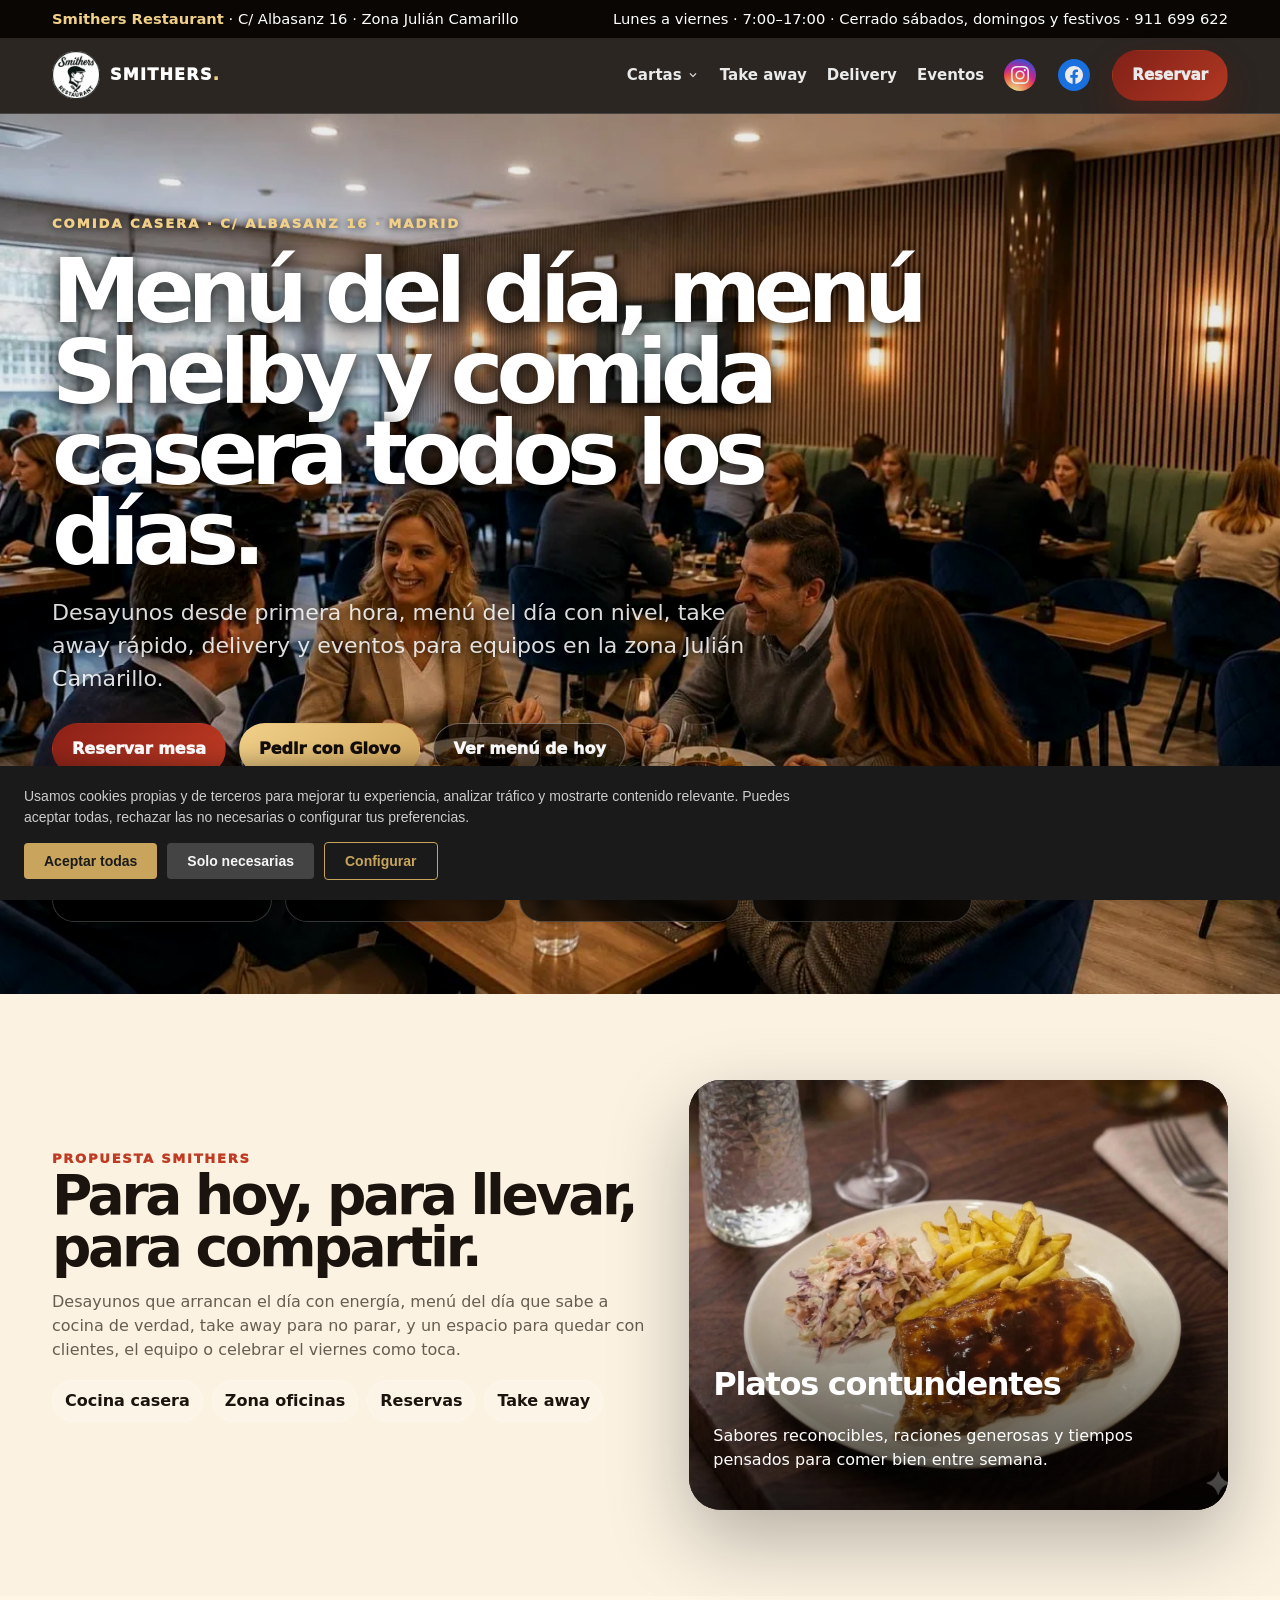
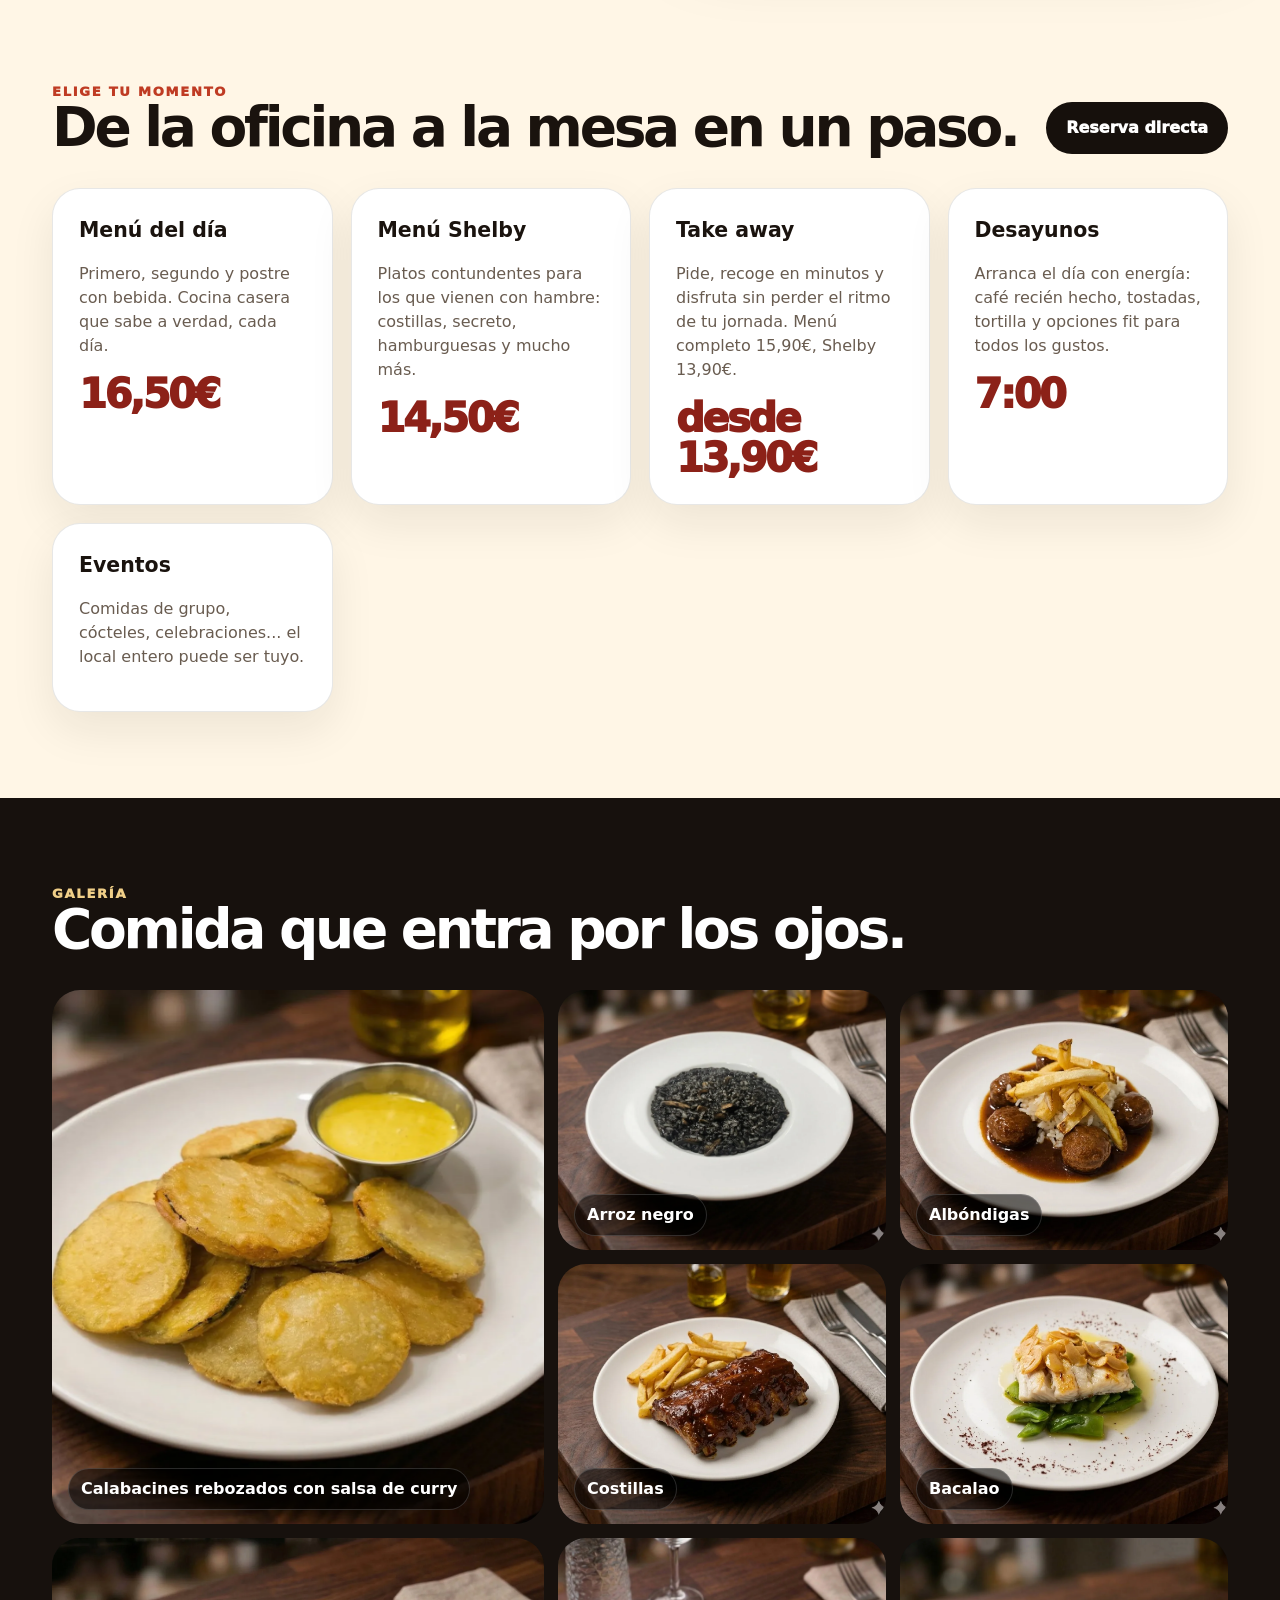
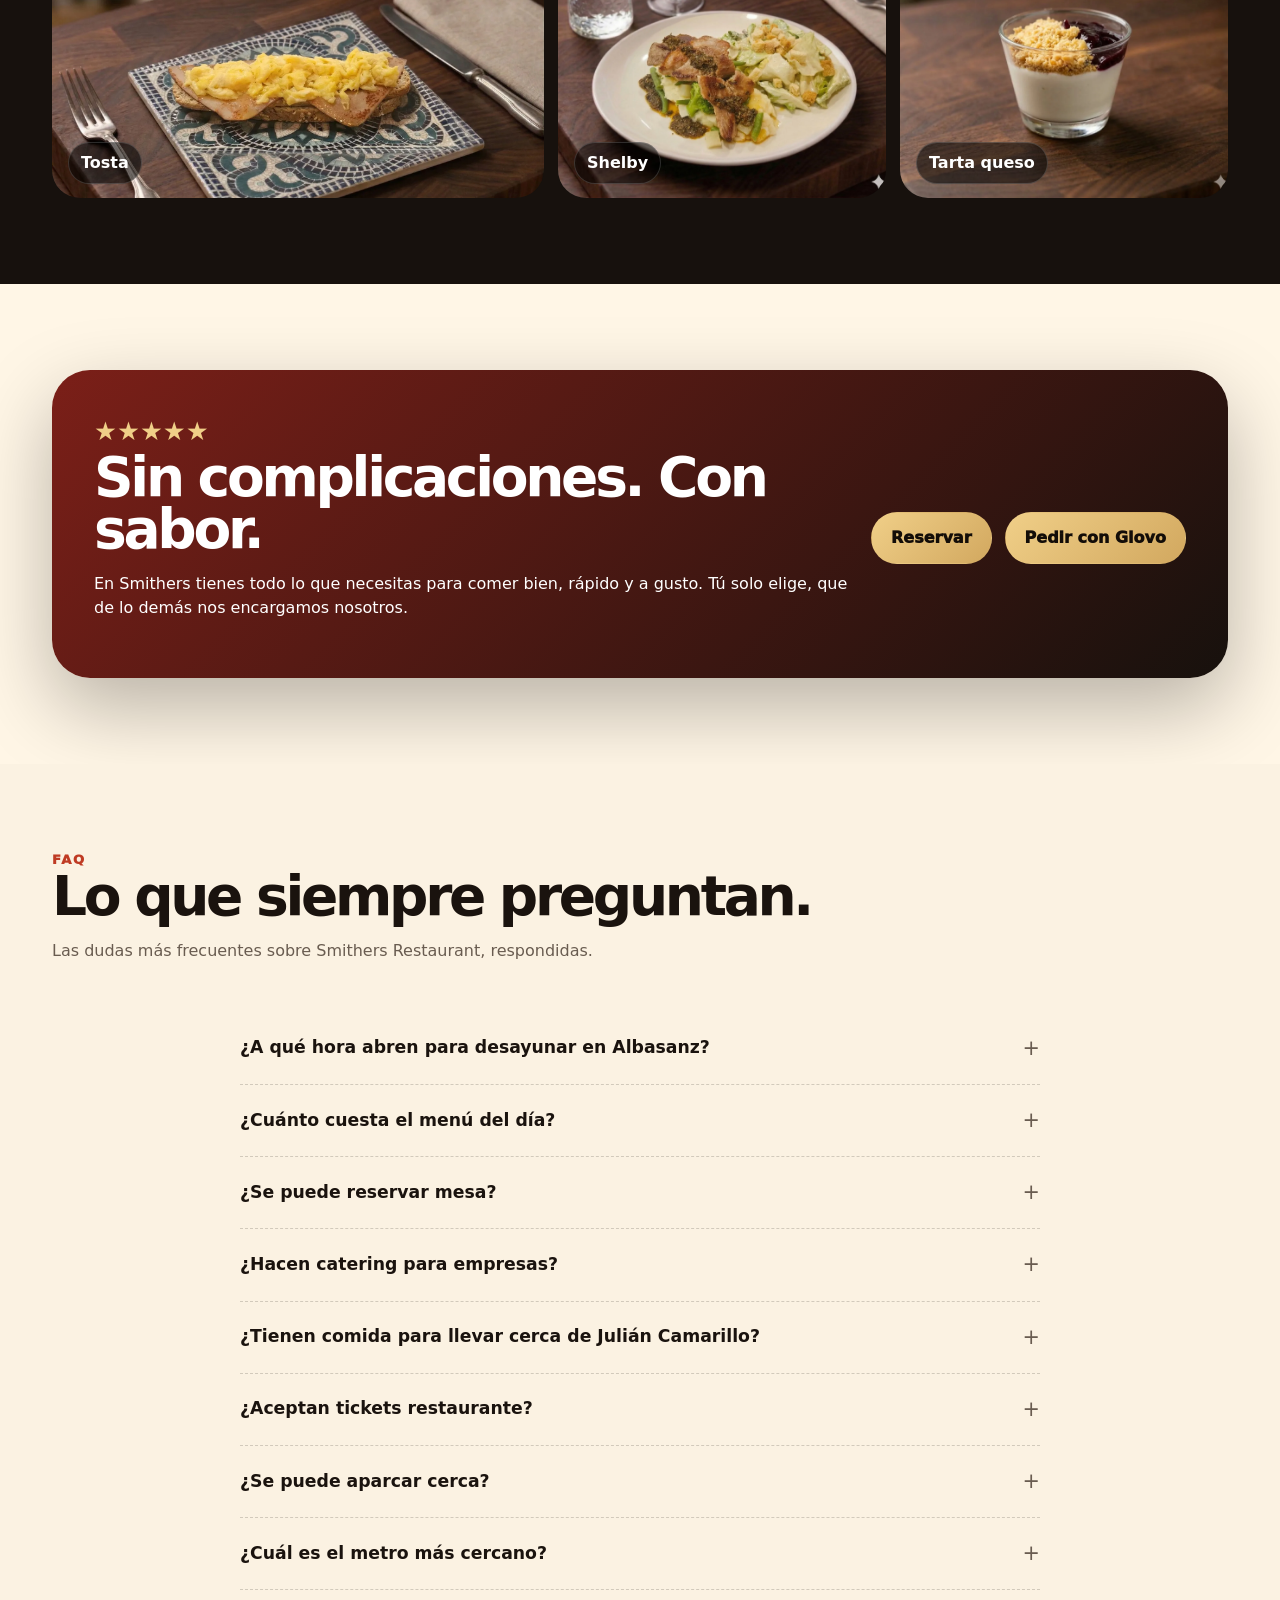
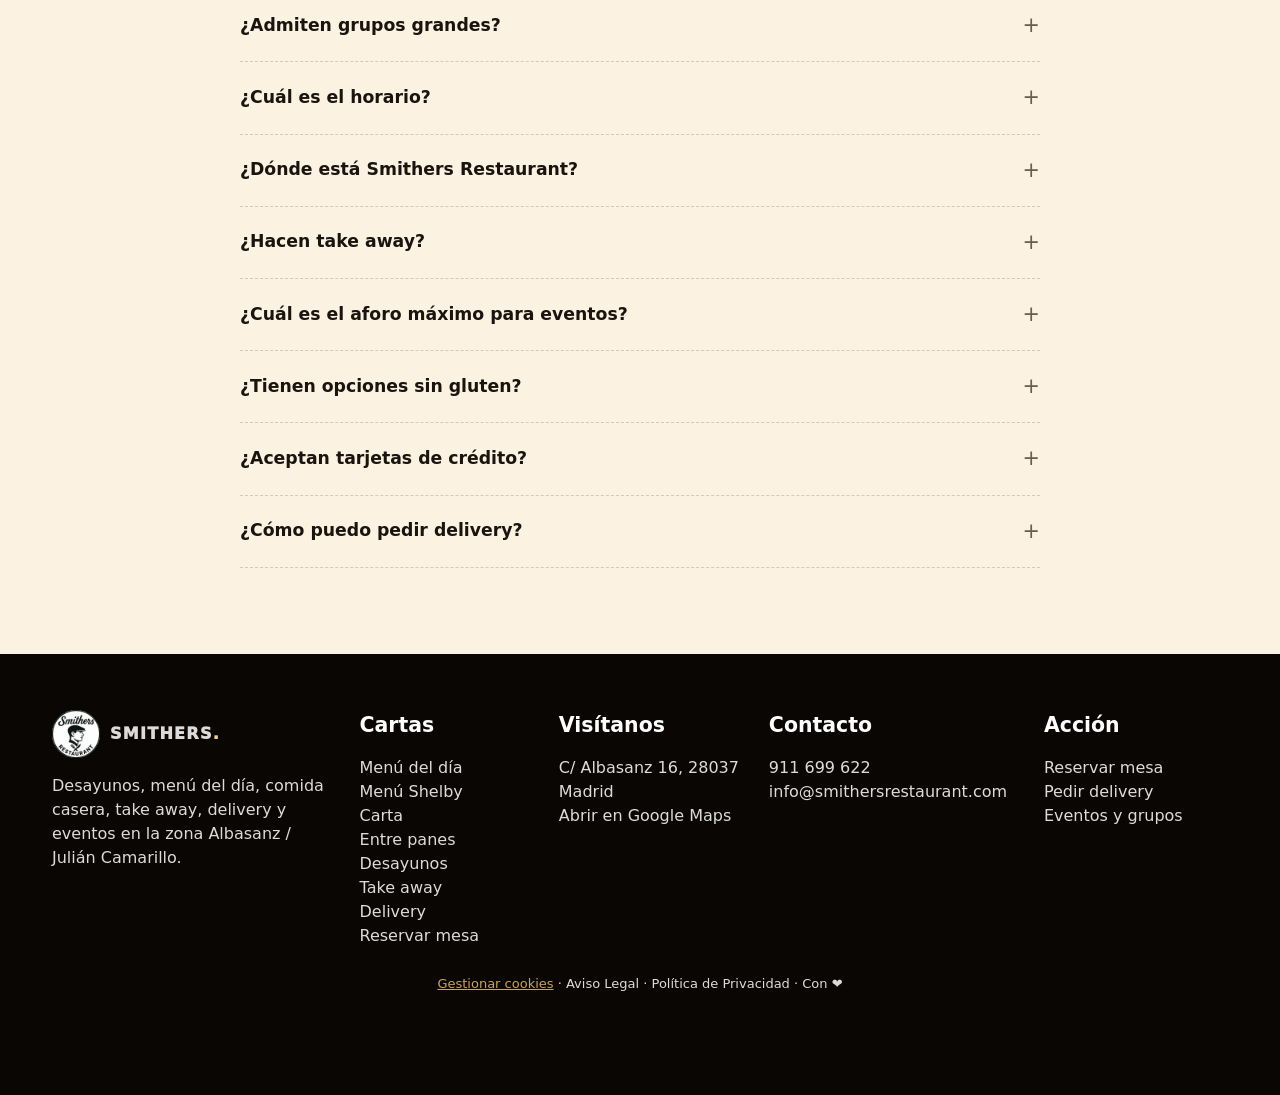
==== commit ceeb7416: "Auditoria: CSP rota, consentimiento previo, accesibilidad y precios Los cambios tocan los mismos fic" ====
--- a/index.html
+++ b/index.html
@@ -262,9 +262,9 @@
         },
         {
           "@type": "Offer",
-          "name": "Menu del dia para llevar",
-          "description": "Take away",
-          "price": "13.90",
+          "name": "Menu del dia completo para llevar",
+          "description": "Primero, segundo y postre, listo para llevar",
+          "price": "15.90",
           "priceCurrency": "EUR",
           "url": "https://www.smithersrestaurant.com/take-away",
           "availableAtOrFrom": {
@@ -546,23 +546,17 @@
 }
 </script>
     <!-- Google tag (gtag.js) - Google Analytics 4 -->
+    <script src="/assets/js/analytics.js?v=46"></script>
     <script async src="https://www.googletagmanager.com/gtag/js?id=G-MG3Y3TKP8M"></script>
-    <script>
-        window.dataLayer = window.dataLayer || [];
-        function gtag(){dataLayer.push(arguments);}
-        gtag('js', new Date());
-        gtag('config', 'G-MG3Y3TKP8M', {
-            'anonymize_ip': true,
-            'cookie_flags': 'SameSite=None;Secure'
-        });
-    </script>
-        <link rel="icon" type="image/x-icon" href="favicon.ico">
+            <link rel="icon" type="image/x-icon" href="favicon.ico">
     <link rel="icon" type="image/png" sizes="96x96" href="favicon-96x96.png">
     <link rel="icon" type="image/svg+xml" href="favicon.svg">
     <link rel="apple-touch-icon" href="apple-touch-icon.png">
     <meta name="robots" content="index, follow, max-image-preview:large, max-snippet:-1, max-video-preview:-1">
 <style>@media(max-width:930px){nav.nav,.nav{display:none!important}}</style>
 </head><body>
+<a href="#main-content" class="skip-link">Saltar al contenido principal</a>
+
 <input type="checkbox" id="hamburger-toggle" class="hamburger-checkbox">
 <label for="hamburger-toggle" class="hamburger-overlay" aria-hidden="true"></label>
 <div class="announce"><div class="wrap"><div><strong>Smithers Restaurant</strong> · C/ Albasanz 16 · Zona Julián Camarillo</div><div>Lunes a viernes · 7:00–17:00 · Cerrado sábados, domingos y festivos · <a href="tel:+34911699622">911 699 622</a></div></div></div>
@@ -572,7 +566,7 @@
   <img src="assets/img/logo-smithers.png" alt="Smithers Restaurant" loading="lazy" width="96" height="96">
 </picture><div>Smithers<span>.</span></div></a>
   <div class="links">
-    <div class="dropdown"><a class="dropbtn" href="/carta">Cartas<svg width="14" height="14" viewBox="0 0 24 24" fill="currentColor" aria-hidden="true"><path d="M7.41 8.59L12 13.17l4.59-4.58L18 10l-6 6-6-6z"/></svg></a><div class="dropdown-content"><a href="/carta">Carta</a><a href="/menu-del-dia">Menú del día</a><a href="/menu-shelby">Menú Shelby</a><a href="/entre-panes">Entre panes</a><a href="/desayunos">Desayunos</a></div></div><a href="/take-away">Take away</a><a href="/delivery">Delivery</a><a href="/eventos">Eventos</a><a class="btn-social" href="https://www.instagram.com/smithers_restaurant/" target="_blank" rel="noopener" title="Instagram"><svg aria-hidden="true" focusable="false" width="18" height="18" viewBox="0 0 24 24" fill="white" aria-hidden="true"><path d="M12 2.163c3.204 0 3.584.012 4.85.07 3.252.148 4.771 1.691 4.919 4.919.058 1.265.069 1.645.069 4.849 0 3.205-.012 3.584-.069 4.849-.149 3.225-1.664 4.771-4.919 4.919-1.266.058-1.644.07-4.85.07-3.204 0-3.584-.012-4.849-.07-3.26-.149-4.771-1.699-4.919-4.92-.058-1.265-.07-1.644-.07-4.849 0-3.204.013-3.583.07-4.849.149-3.227 1.664-4.771 4.919-4.919 1.266-.057 1.645-.069 4.849-.069zM12 0C8.741 0 8.333.014 7.053.072 2.695.272.273 2.69.073 7.052.014 8.333 0 8.741 0 12c0 3.259.014 3.668.072 4.948.2 4.358 2.618 6.78 6.98 6.98C8.333 23.986 8.741 24 12 24c3.259 0 3.668-.014 4.948-.072 4.354-.2 6.782-2.618 6.979-6.98.059-1.28.073-1.689.073-4.948 0-3.259-.014-3.667-.072-4.947-.196-4.354-2.617-6.78-6.979-6.98C15.668.014 15.259 0 12 0zm0 5.838a6.162 6.162 0 1 0 0 12.324 6.162 6.162 0 0 0 0-12.324zM12 16a4 4 0 1 1 0-8 4 4 0 0 1 0 8zm6.406-11.845a1.44 1.44 0 1 0 0 2.881 1.44 1.44 0 0 0 0-2.881z"/></svg></a><a class="btn-social" href="https://www.facebook.com/people/Smithers-Restaurant/61588168375109/" target="_blank" rel="noopener" title="Facebook"><svg aria-hidden="true" focusable="false" width="18" height="18" viewBox="0 0 24 24" fill="white" aria-hidden="true"><path d="M24 12.073c0-6.627-5.373-12-12-12s-12 5.373-12 12c0 5.99 4.388 10.954 10.125 11.854v-8.385H7.078v-3.47h3.047V9.43c0-3.007 1.792-4.669 4.533-4.669 1.312 0 2.686.235 2.686.235v2.953H15.83c-1.491 0-1.956.925-1.956 1.874v2.25h3.328l-.532 3.47h-2.796v8.385C19.612 23.027 24 18.062 24 12.073z"/></svg></a>
+    <div class="dropdown"><a class="dropbtn" href="/carta">Cartas<svg width="14" height="14" viewBox="0 0 24 24" fill="currentColor" aria-hidden="true"><path d="M7.41 8.59L12 13.17l4.59-4.58L18 10l-6 6-6-6z"/></svg></a><div class="dropdown-content"><a href="/carta">Carta</a><a href="/menu-del-dia">Menú del día</a><a href="/menu-shelby">Menú Shelby</a><a href="/entre-panes">Entre panes</a><a href="/desayunos">Desayunos</a></div></div><a href="/take-away">Take away</a><a href="/delivery">Delivery</a><a href="/eventos">Eventos</a><a class="btn-social" href="https://www.instagram.com/smithers_restaurant/" target="_blank" rel="noopener" title="Instagram" aria-label="Instagram de Smithers Restaurant"><svg aria-hidden="true" focusable="false" width="18" height="18" viewBox="0 0 24 24" fill="white" aria-hidden="true"><path d="M12 2.163c3.204 0 3.584.012 4.85.07 3.252.148 4.771 1.691 4.919 4.919.058 1.265.069 1.645.069 4.849 0 3.205-.012 3.584-.069 4.849-.149 3.225-1.664 4.771-4.919 4.919-1.266.058-1.644.07-4.85.07-3.204 0-3.584-.012-4.849-.07-3.26-.149-4.771-1.699-4.919-4.92-.058-1.265-.07-1.644-.07-4.849 0-3.204.013-3.583.07-4.849.149-3.227 1.664-4.771 4.919-4.919 1.266-.057 1.645-.069 4.849-.069zM12 0C8.741 0 8.333.014 7.053.072 2.695.272.273 2.69.073 7.052.014 8.333 0 8.741 0 12c0 3.259.014 3.668.072 4.948.2 4.358 2.618 6.78 6.98 6.98C8.333 23.986 8.741 24 12 24c3.259 0 3.668-.014 4.948-.072 4.354-.2 6.782-2.618 6.979-6.98.059-1.28.073-1.689.073-4.948 0-3.259-.014-3.667-.072-4.947-.196-4.354-2.617-6.78-6.979-6.98C15.668.014 15.259 0 12 0zm0 5.838a6.162 6.162 0 1 0 0 12.324 6.162 6.162 0 0 0 0-12.324zM12 16a4 4 0 1 1 0-8 4 4 0 0 1 0 8zm6.406-11.845a1.44 1.44 0 1 0 0 2.881 1.44 1.44 0 0 0 0-2.881z"/></svg></a><a class="btn-social" href="https://www.facebook.com/people/Smithers-Restaurant/61588168375109/" target="_blank" rel="noopener" title="Facebook" aria-label="Facebook de Smithers Restaurant"><svg aria-hidden="true" focusable="false" width="18" height="18" viewBox="0 0 24 24" fill="white" aria-hidden="true"><path d="M24 12.073c0-6.627-5.373-12-12-12s-12 5.373-12 12c0 5.99 4.388 10.954 10.125 11.854v-8.385H7.078v-3.47h3.047V9.43c0-3.007 1.792-4.669 4.533-4.669 1.312 0 2.686.235 2.686.235v2.953H15.83c-1.491 0-1.956.925-1.956 1.874v2.25h3.328l-.532 3.47h-2.796v8.385C19.612 23.027 24 18.062 24 12.073z"/></svg></a>
     <a class="btn red" href="https://www.google.com/maps/reserve/v/dine/c/pQjQPGMnnkc" target="_blank" rel="noopener" data-track="nav_reserva">Reservar</a>
   </div>
 </div></nav>
@@ -582,8 +576,8 @@
   <img src="assets/img/logo-smithers.png" alt="Smithers Restaurant" loading="lazy" width="96" height="96">
 </picture><div>Smithers<span>.</span></div></a>
   <div class="mobile-nav-actions">
-    <a class="btn-social" href="https://www.instagram.com/smithers_restaurant/" target="_blank" rel="noopener" title="Instagram"><svg aria-hidden="true" focusable="false" width="18" height="18" viewBox="0 0 24 24" fill="white"><path d="M12 2.163c3.204 0 3.584.012 4.85.07 3.252.148 4.771 1.691 4.919 4.919.058 1.265.069 1.645.069 4.849 0 3.205-.012 3.584-.069 4.849-.149 3.225-1.664 4.771-4.919 4.919-1.266.058-1.644.07-4.85.07-3.204 0-3.584-.012-4.849-.07-3.26-.149-4.771-1.699-4.919-4.92-.058-1.265-.07-1.644-.07-4.849 0-3.204.013-3.583.07-4.849.149-3.227 1.664-4.771 4.919-4.919 1.266-.057 1.645-.069 4.849-.069zM12 0C8.741 0 8.333.014 7.053.072 2.695.272.273 2.69.073 7.052.014 8.333 0 8.741 0 12c0 3.259.014 3.668.072 4.948.2 4.358 2.618 6.78 6.98 6.98C8.333 23.986 8.741 24 12 24c3.259 0 3.668-.014 4.948-.072 4.354-.2 6.782-2.618 6.979-6.98.059-1.28.073-1.689.073-4.948 0-3.259-.014-3.667-.072-4.947-.196-4.354-2.617-6.78-6.979-6.98C15.668.014 15.259 0 12 0zm0 5.838a6.162 6.162 0 1 0 0 12.324 6.162 6.162 0 0 0 0-12.324zM12 16a4 4 0 1 1 0-8 4 4 0 0 1 0 8zm6.406-11.845a1.44 1.44 0 1 0 0 2.881 1.44 1.44 0 0 0 0-2.881z"/></svg></a>
-    <a class="btn-social" href="https://www.facebook.com/people/Smithers-Restaurant/61588168375109/" target="_blank" rel="noopener" title="Facebook"><svg aria-hidden="true" focusable="false" width="18" height="18" viewBox="0 0 24 24" fill="white"><path d="M24 12.073c0-6.627-5.373-12-12-12s-12 5.373-12 12c0 5.99 4.388 10.954 10.125 11.854v-8.385H7.078v-3.47h3.047V9.43c0-3.007 1.792-4.669 4.533-4.669 1.312 0 2.686.235 2.686.235v2.953H15.83c-1.491 0-1.956.925-1.956 1.874v2.25h3.328l-.532 3.47h-2.796v8.385C19.612 23.027 24 18.062 24 12.073z"/></svg></a>
+    <a class="btn-social" href="https://www.instagram.com/smithers_restaurant/" target="_blank" rel="noopener" title="Instagram" aria-label="Instagram de Smithers Restaurant"><svg aria-hidden="true" focusable="false" width="18" height="18" viewBox="0 0 24 24" fill="white"><path d="M12 2.163c3.204 0 3.584.012 4.85.07 3.252.148 4.771 1.691 4.919 4.919.058 1.265.069 1.645.069 4.849 0 3.205-.012 3.584-.069 4.849-.149 3.225-1.664 4.771-4.919 4.919-1.266.058-1.644.07-4.85.07-3.204 0-3.584-.012-4.849-.07-3.26-.149-4.771-1.699-4.919-4.92-.058-1.265-.07-1.644-.07-4.849 0-3.204.013-3.583.07-4.849.149-3.227 1.664-4.771 4.919-4.919 1.266-.057 1.645-.069 4.849-.069zM12 0C8.741 0 8.333.014 7.053.072 2.695.272.273 2.69.073 7.052.014 8.333 0 8.741 0 12c0 3.259.014 3.668.072 4.948.2 4.358 2.618 6.78 6.98 6.98C8.333 23.986 8.741 24 12 24c3.259 0 3.668-.014 4.948-.072 4.354-.2 6.782-2.618 6.979-6.98.059-1.28.073-1.689.073-4.948 0-3.259-.014-3.667-.072-4.947-.196-4.354-2.617-6.78-6.979-6.98C15.668.014 15.259 0 12 0zm0 5.838a6.162 6.162 0 1 0 0 12.324 6.162 6.162 0 0 0 0-12.324zM12 16a4 4 0 1 1 0-8 4 4 0 0 1 0 8zm6.406-11.845a1.44 1.44 0 1 0 0 2.881 1.44 1.44 0 0 0 0-2.881z"/></svg></a>
+    <a class="btn-social" href="https://www.facebook.com/people/Smithers-Restaurant/61588168375109/" target="_blank" rel="noopener" title="Facebook" aria-label="Facebook de Smithers Restaurant"><svg aria-hidden="true" focusable="false" width="18" height="18" viewBox="0 0 24 24" fill="white"><path d="M24 12.073c0-6.627-5.373-12-12-12s-12 5.373-12 12c0 5.99 4.388 10.954 10.125 11.854v-8.385H7.078v-3.47h3.047V9.43c0-3.007 1.792-4.669 4.533-4.669 1.312 0 2.686.235 2.686.235v2.953H15.83c-1.491 0-1.956.925-1.956 1.874v2.25h3.328l-.532 3.47h-2.796v8.385C19.612 23.027 24 18.062 24 12.073z"/></svg></a>
     <label for="hamburger-toggle" class="hamburger-btn">
       <span></span><span></span><span></span>
     </label>
@@ -651,7 +645,7 @@
   <div class="cards c4">
     <div class="card"><h3>Menú del día</h3><p class="muted">Primero, segundo y postre con bebida. Cocina casera que sabe a verdad, cada día.</p><div class="price">16,50€</div></div>
     <div class="card"><h3>Menú Shelby</h3><p class="muted">Platos contundentes para los que vienen con hambre: costillas, secreto, hamburguesas y mucho más.</p><div class="price">14,50€</div></div>
-    <div class="card"><h3>Take away</h3><p class="muted">Pide, recoge en minutos y disfruta sin perder el ritmo de tu jornada.</p><div class="price">13,90€</div></div>
+    <div class="card"><h3>Take away</h3><p class="muted">Pide, recoge en minutos y disfruta sin perder el ritmo de tu jornada. Menú completo 15,90€, Shelby 13,90€.</p><div class="price">desde 13,90€</div></div>
     <div class="card"><h3>Desayunos</h3><p class="muted">Arranca el día con energía: café recién hecho, tostadas, tortilla y opciones fit para todos los gustos.</p><div class="price">7:00</div></div>
     <div class="card"><h3>Eventos</h3><p class="muted">Comidas de grupo, cócteles, celebraciones... el local entero puede ser tuyo.</p></div>
   </div>
@@ -738,10 +732,10 @@
   <div class="seo-foot-cartas"><h3>Cartas</h3><p><a href="/menu-del-dia">Menú del día</a><br><a href="/menu-shelby">Menú Shelby</a><br><a href="/carta">Carta</a><br><a href="/entre-panes">Entre panes</a><br><a href="/desayunos">Desayunos</a><br><a href="/take-away">Take away</a><br><a href="/delivery">Delivery</a><br><a href="/reservas">Reservar mesa</a></p></div><div><h3>Visítanos</h3><p>C/ Albasanz 16, 28037 Madrid<br><a href="https://www.google.com/maps/search/?api=1&query=Calle%20de%20Albasanz%2016%2028037%20Madrid">Abrir en Google Maps</a></p></div>
   <div><h3>Contacto</h3><p><a href="tel:+34911699622">911 699 622</a><br><a href="mailto:info@smithersrestaurant.com">info@smithersrestaurant.com</a></p></div>
   <div><h3>Acción</h3><p><a href="https://www.google.com/maps/reserve/v/dine/c/pQjQPGMnnkc" target="_blank" rel="noopener">Reservar mesa</a><br><a href="https://glovoapp.com/es/es/madrid/stores/smithers-restaurant-madrid" target="_blank" rel="noopener">Pedir delivery</a><br><a href="/eventos">Eventos y grupos</a></p></div>
-</div>        <p style="text-align:center;margin-top:10px;font-size:13px;"><span id="cookie-manage-link" onclick="if(window.SmithersCookies)window.SmithersCookies.openPreferences()">Gestionar cookies</span> · <a href="/aviso-legal">Aviso Legal</a> · <a href="/privacidad">Política de Privacidad</a> · Con ❤️</p>
+</div>        <p style="text-align:center;margin-top:10px;font-size:13px;"><button type="button" class="cookie-manage-link">Gestionar cookies</button> · <a href="/aviso-legal">Aviso Legal</a> · <a href="/privacidad">Política de Privacidad</a> · Con ❤️</p>
     </footer>
 <div class="mobile-actions"><a href="tel:+34911699622" data-track="mobile_llamar">Llamar</a><a href="https://www.google.com/maps/reserve/v/dine/c/pQjQPGMnnkc" target="_blank" rel="noopener" data-track="mobile_reserva">Reservar</a><a href="https://glovoapp.com/es/es/madrid/stores/smithers-restaurant-madrid" target="_blank" rel="noopener" data-track="mobile_delivery">Pedir</a><a href="https://www.google.com/maps/search/?api=1&query=Calle%20de%20Albasanz%2016%2028037%20Madrid" data-track="mobile_mapa">Mapa</a></div>
 <script src="/cookies.js" defer></script>
 <script src="assets/js/premium.js" defer></script>
-<a href="https://wa.me/34624868537" target="_blank" rel="noopener" class="whatsapp-float" title="WhatsApp Smithers" data-track="float_whatsapp"><svg width="30" height="30" viewBox="0 0 24 24" fill="white" aria-hidden="true"><path d="M17.472 14.382c-.297-.149-1.758-.867-2.03-.967-.273-.099-.471-.148-.67.15-.197.297-.767.966-.94 1.164-.173.199-.347.223-.644.075-.297-.15-1.255-.463-2.39-1.475-.883-.788-1.48-1.761-1.653-2.059-.173-.297-.018-.458.13-.606.134-.133.298-.347.446-.52.149-.174.198-.298.298-.497.099-.198.05-.371-.025-.52-.075-.149-.669-1.612-.916-2.207-.242-.579-.487-.5-.669-.51-.173-.008-.371-.01-.57-.01-.198 0-.52.074-.792.372-.272.297-1.04 1.016-1.04 2.479 0 1.462 1.065 2.875 1.213 3.074.149.198 2.096 3.2 5.077 4.487.709.306 1.262.489 1.694.625.712.227 1.36.195 1.871.118.571-.085 1.758-.719 2.006-1.413.248-.694.248-1.289.173-1.413-.074-.124-.272-.198-.57-.347m-5.421 7.403h-.004a9.87 9.87 0 0 1-5.031-1.378l-.361-.214-3.741.982.998-3.648-.235-.374a9.86 9.86 0 0 1-1.51-5.26c.001-5.45 4.436-9.884 9.888-9.884 2.64 0 5.122 1.03 6.988 2.898a9.825 9.825 0 0 1 2.893 6.994c-.003 5.45-4.437 9.884-9.885 9.884m8.413-18.297A11.815 11.815 0 0 0 12.05 0C5.495 0 .16 5.335.157 11.892c0 2.096.547 4.142 1.588 5.945L.057 24l6.305-1.654a11.882 11.882 0 0 0 5.683 1.448h.005c6.554 0 11.89-5.335 11.893-11.893a11.821 11.821 0 0 0-3.48-8.413z"/></svg></a>
+<a href="https://wa.me/34624868537" target="_blank" rel="noopener" class="whatsapp-float" title="WhatsApp Smithers" data-track="float_whatsapp" aria-label="Escribir por WhatsApp a Smithers Restaurant"><svg width="30" height="30" viewBox="0 0 24 24" fill="white" aria-hidden="true"><path d="M17.472 14.382c-.297-.149-1.758-.867-2.03-.967-.273-.099-.471-.148-.67.15-.197.297-.767.966-.94 1.164-.173.199-.347.223-.644.075-.297-.15-1.255-.463-2.39-1.475-.883-.788-1.48-1.761-1.653-2.059-.173-.297-.018-.458.13-.606.134-.133.298-.347.446-.52.149-.174.198-.298.298-.497.099-.198.05-.371-.025-.52-.075-.149-.669-1.612-.916-2.207-.242-.579-.487-.5-.669-.51-.173-.008-.371-.01-.57-.01-.198 0-.52.074-.792.372-.272.297-1.04 1.016-1.04 2.479 0 1.462 1.065 2.875 1.213 3.074.149.198 2.096 3.2 5.077 4.487.709.306 1.262.489 1.694.625.712.227 1.36.195 1.871.118.571-.085 1.758-.719 2.006-1.413.248-.694.248-1.289.173-1.413-.074-.124-.272-.198-.57-.347m-5.421 7.403h-.004a9.87 9.87 0 0 1-5.031-1.378l-.361-.214-3.741.982.998-3.648-.235-.374a9.86 9.86 0 0 1-1.51-5.26c.001-5.45 4.436-9.884 9.888-9.884 2.64 0 5.122 1.03 6.988 2.898a9.825 9.825 0 0 1 2.893 6.994c-.003 5.45-4.437 9.884-9.885 9.884m8.413-18.297A11.815 11.815 0 0 0 12.05 0C5.495 0 .16 5.335.157 11.892c0 2.096.547 4.142 1.588 5.945L.057 24l6.305-1.654a11.882 11.882 0 0 0 5.683 1.448h.005c6.554 0 11.89-5.335 11.893-11.893a11.821 11.821 0 0 0-3.48-8.413z"/></svg></a>
 </body></html>
